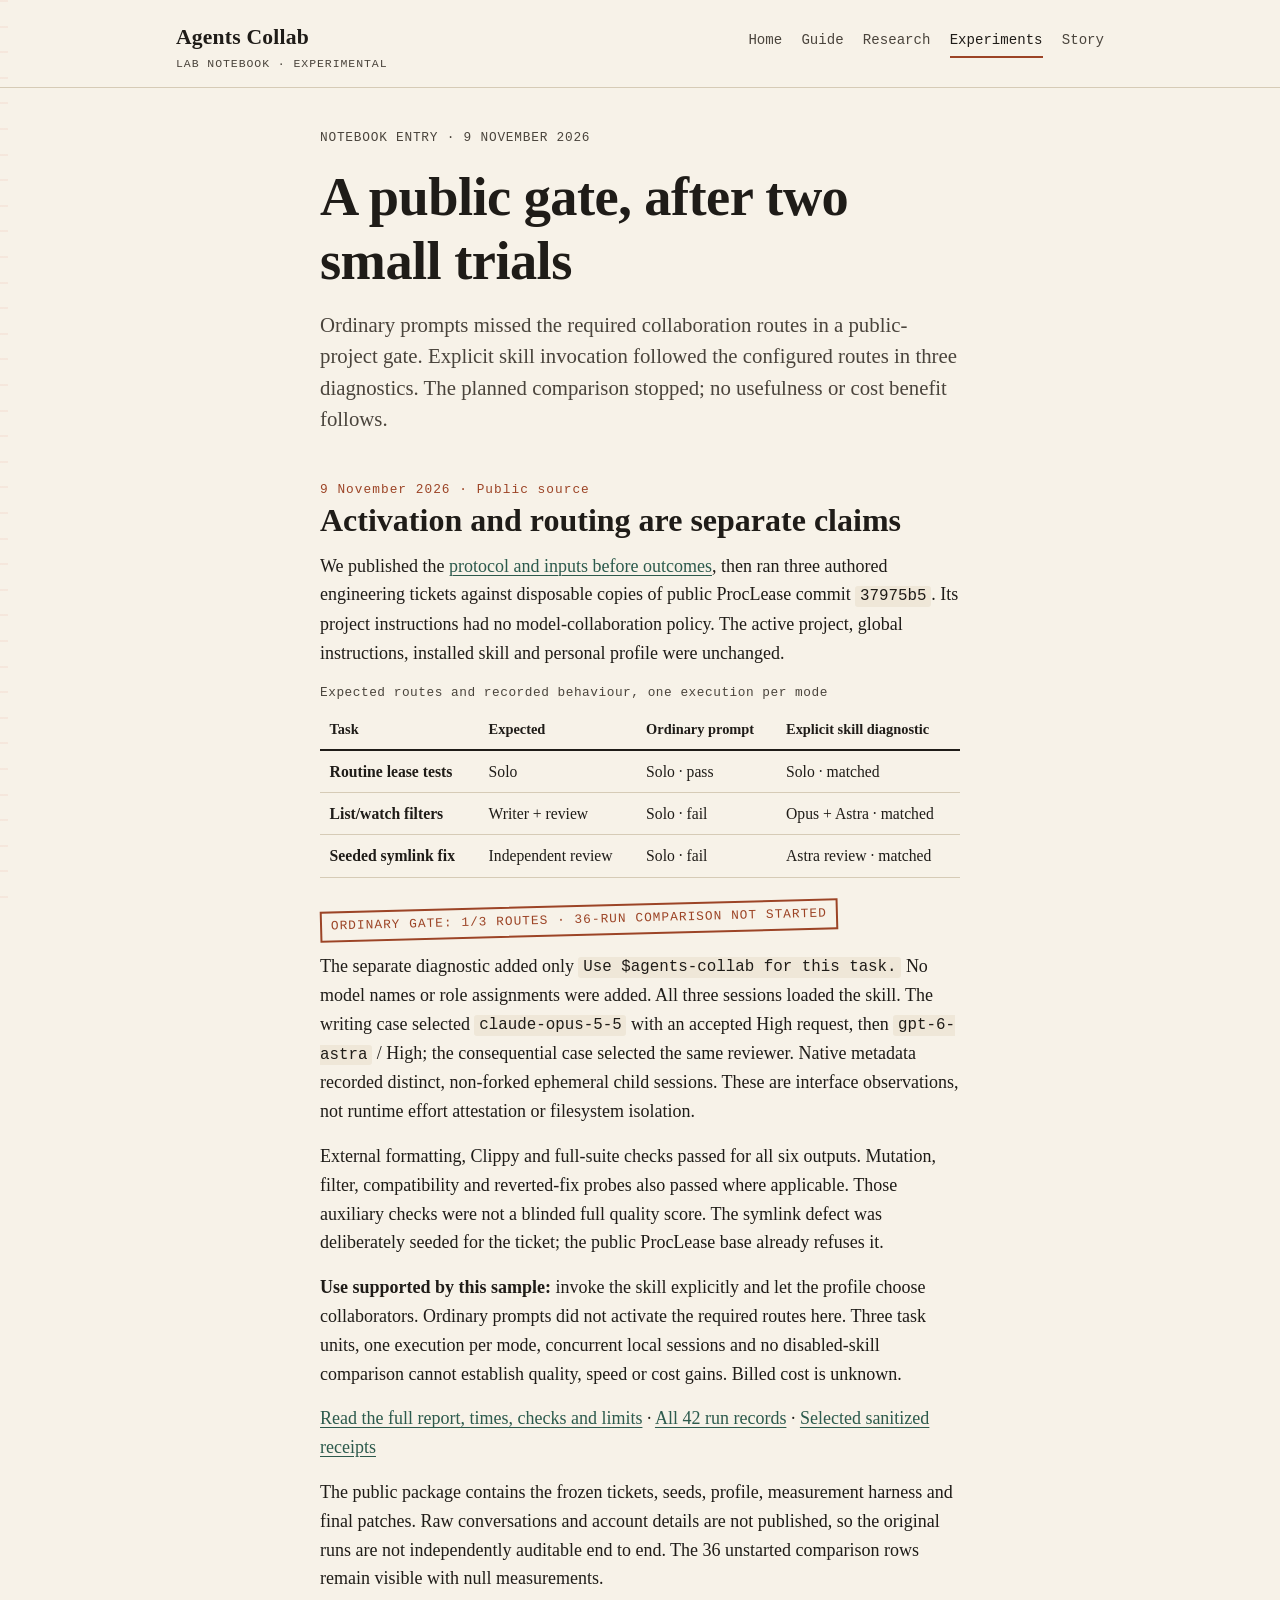
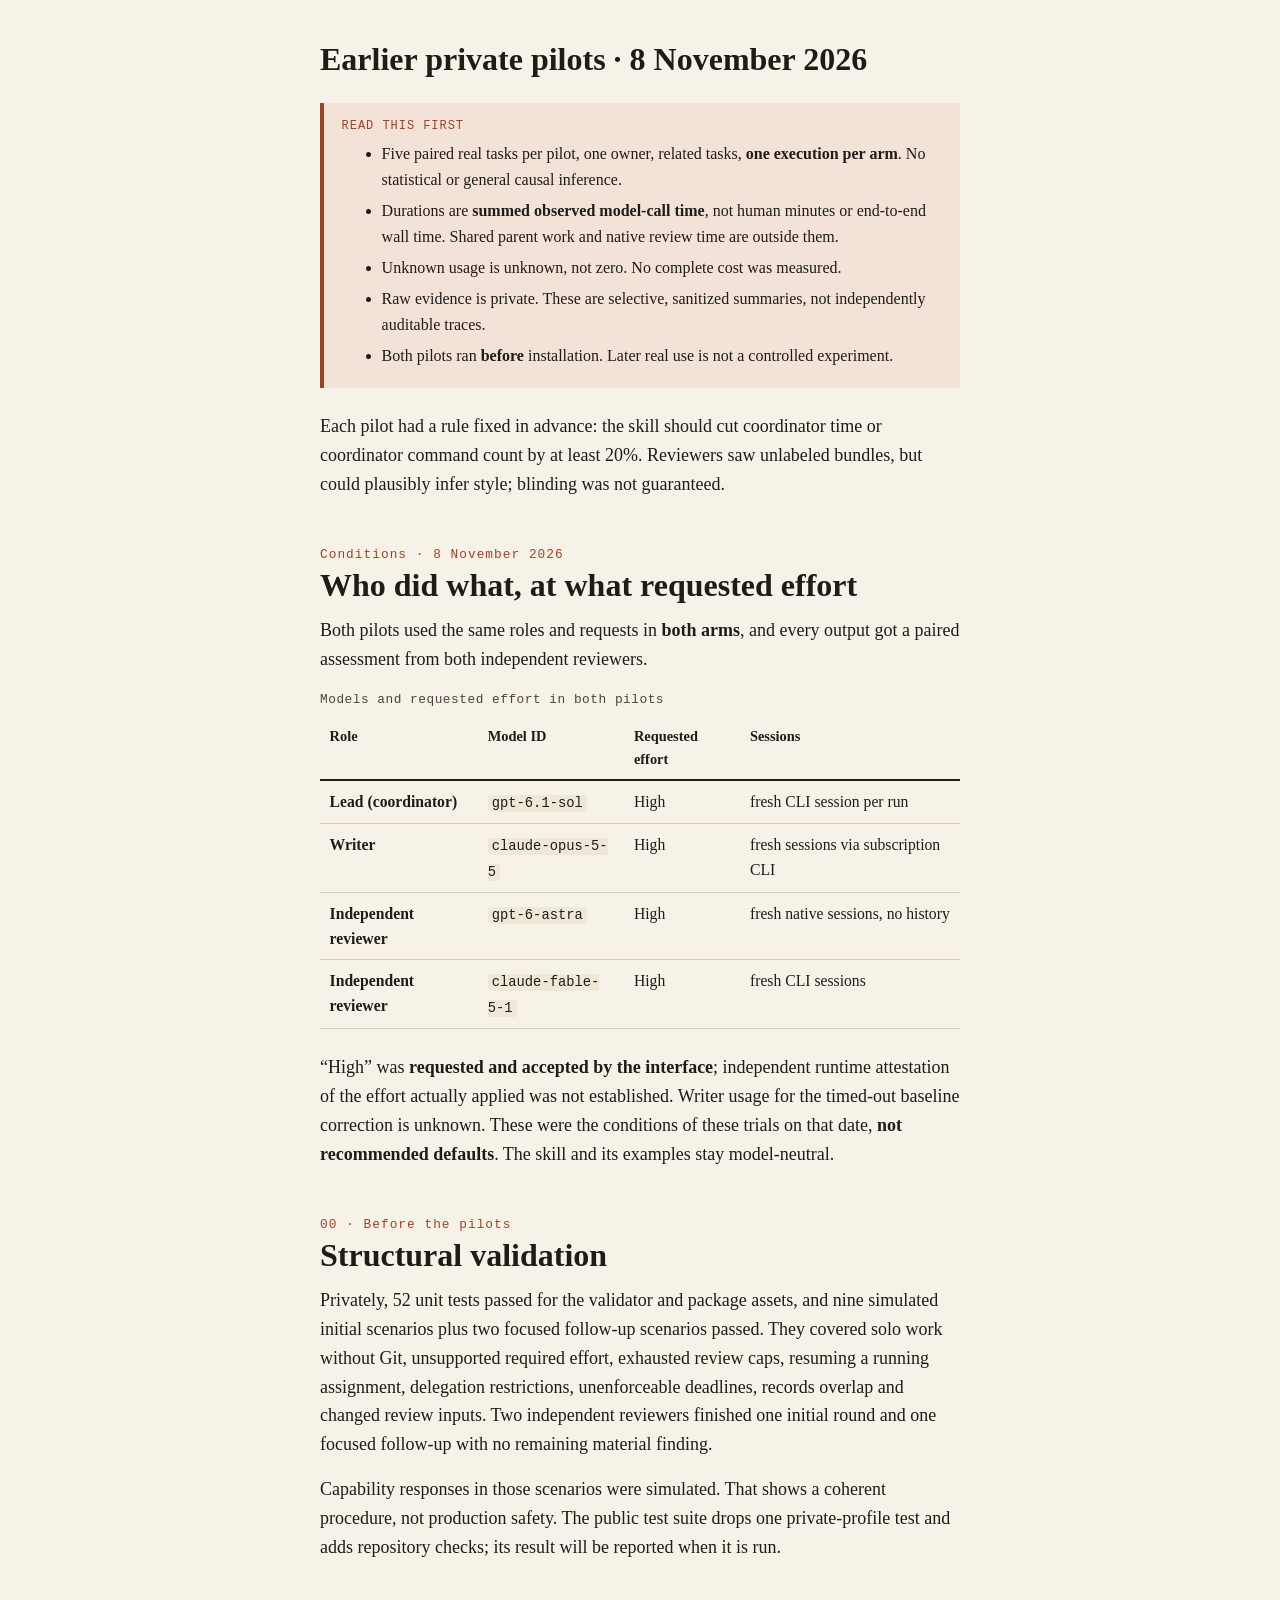
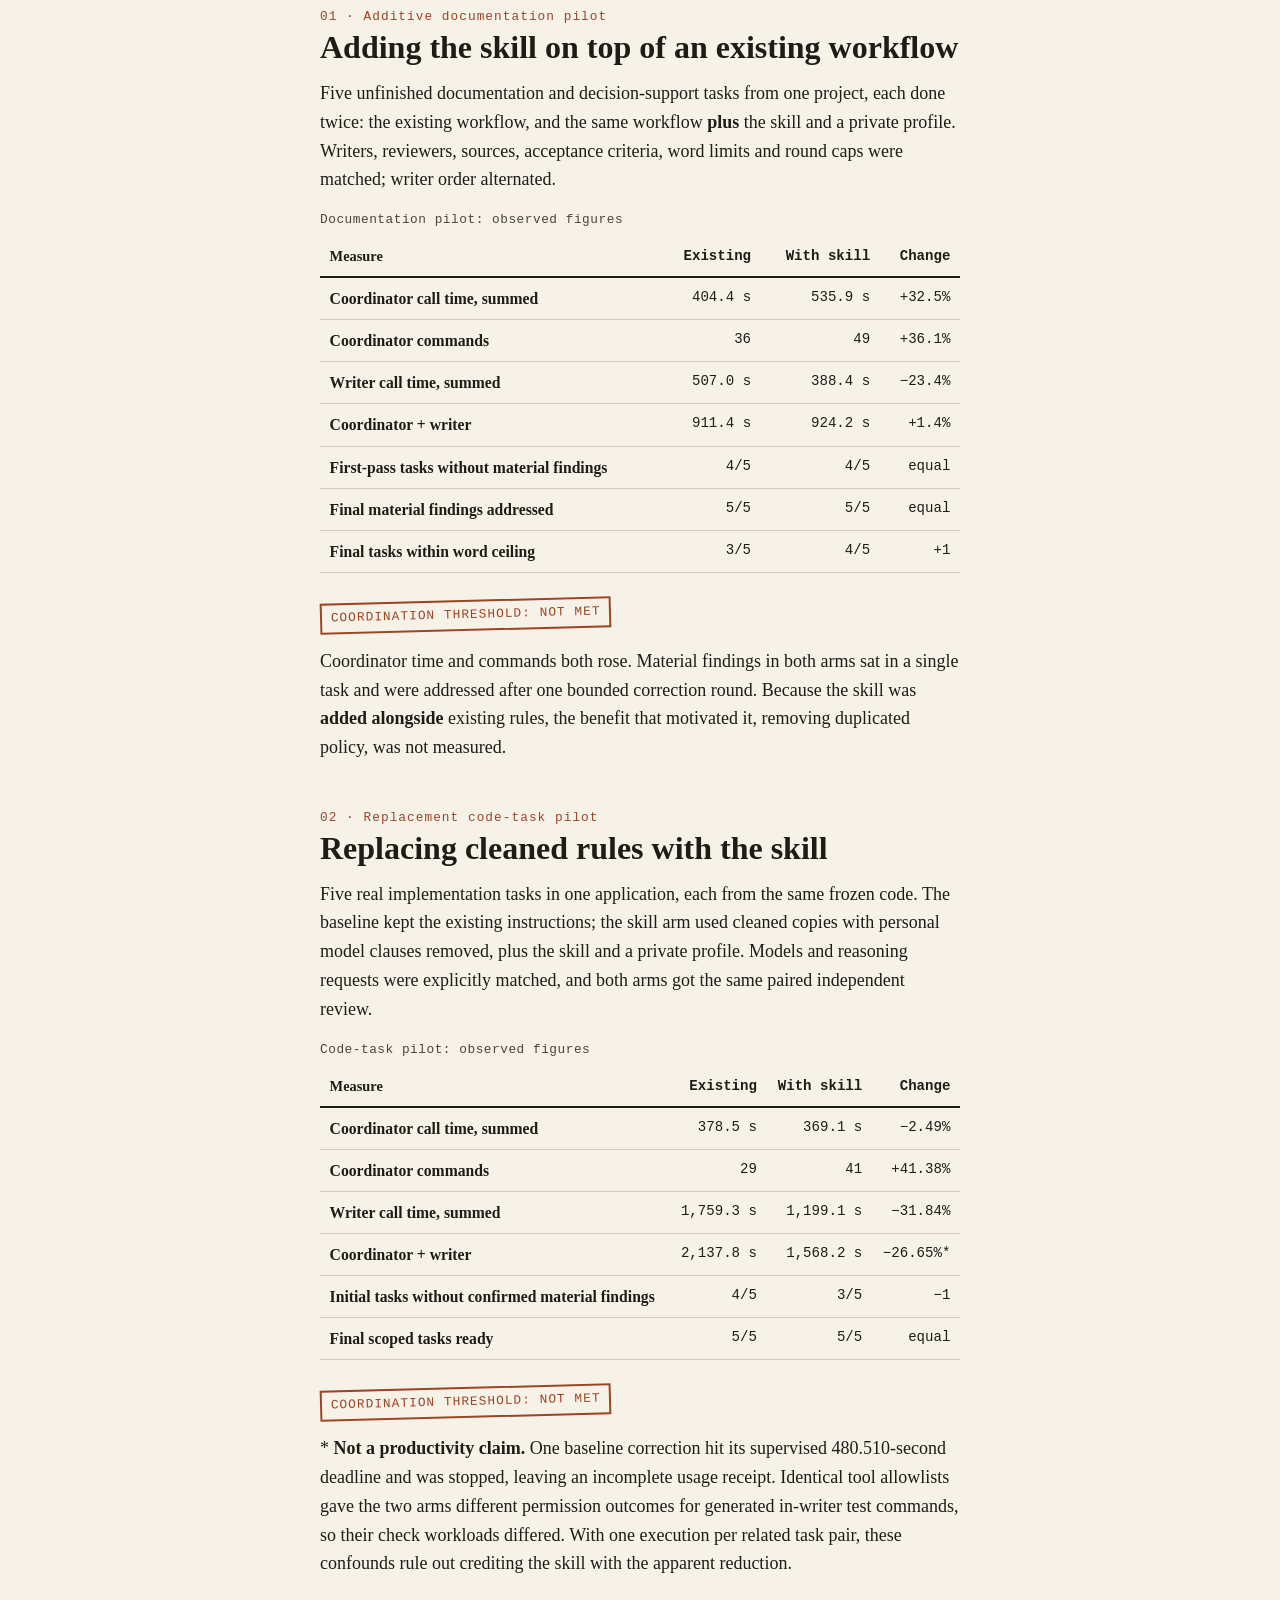
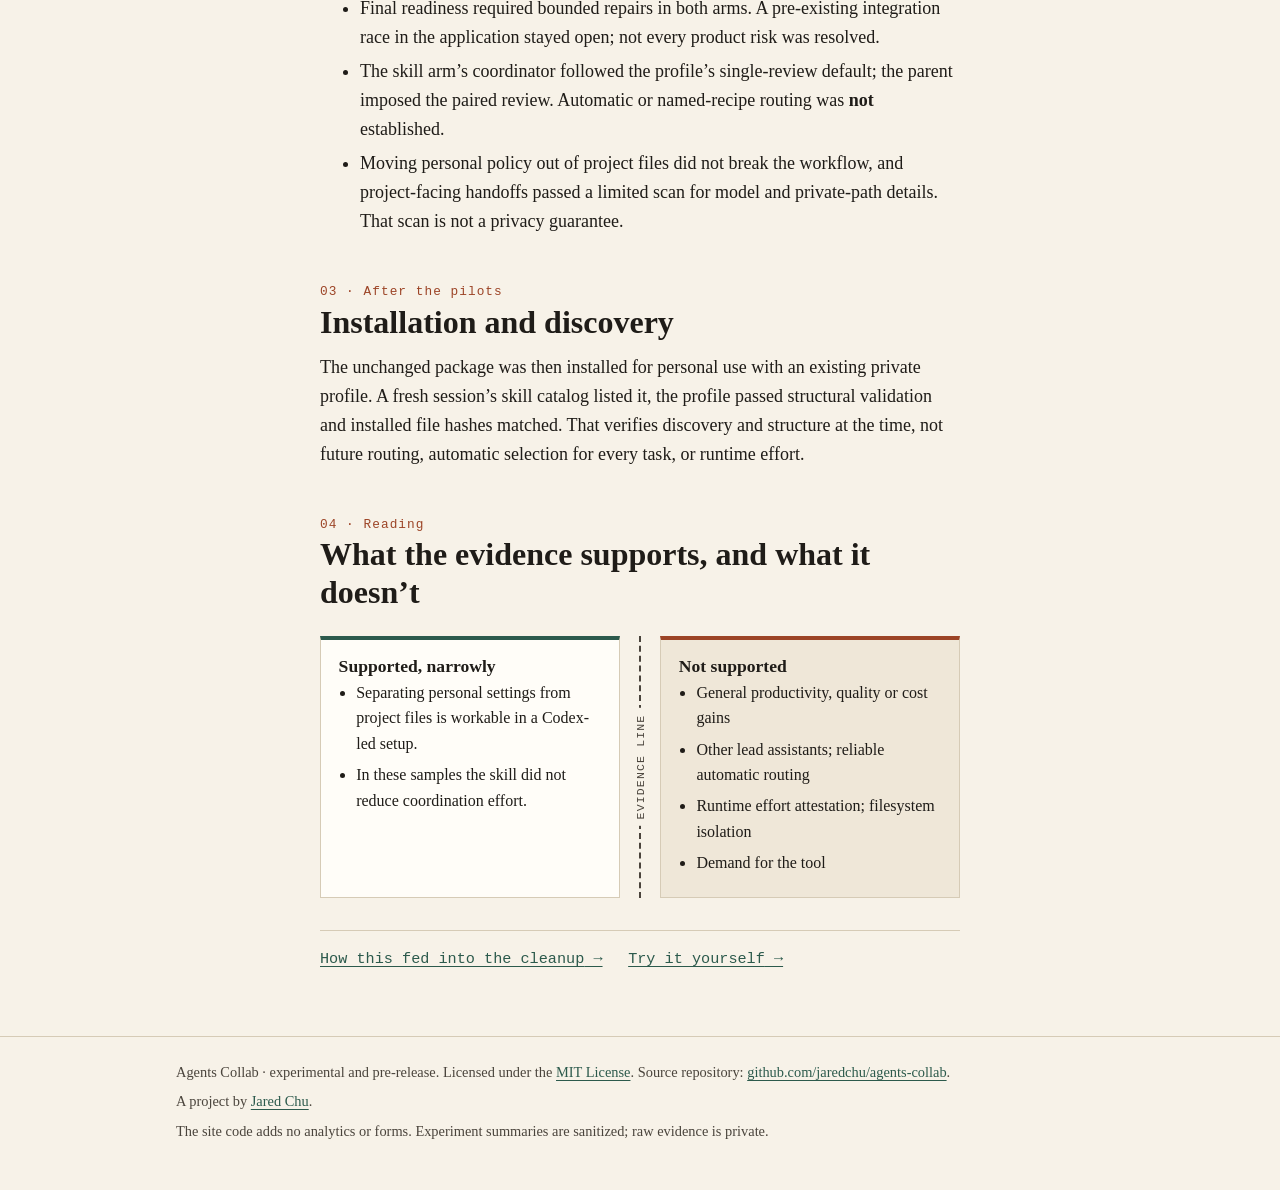
==== website/experiments/index.html @ fcd74476 "Add quiet creator attribution across the project notebook Co-authored-by: Codex <noreply@openai.com>" ====
<!doctype html>
<html lang="en">
<head>
  <meta charset="utf-8">
  <meta name="viewport" content="width=device-width, initial-scale=1">
  <link rel="icon" href="../favicon.ico" type="image/x-icon" sizes="16x16 32x32 48x48">
  <link rel="icon" href="../assets/favicon-32.png" type="image/png" sizes="32x32">
  <link rel="apple-touch-icon" href="../assets/apple-touch-icon.png" sizes="180x180">
  <title>Experiments — Agents Collab</title>
  <meta name="description" content="A public automatic-routing gate, explicit-skill diagnostics and two earlier pilots of Agents Collab, with inputs, measurements and limits.">
  <link rel="stylesheet" href="../assets/site.css">
  <script src="../assets/site.js" defer></script>
</head>
<body>
  <a class="skip-link" href="#main">Skip to content</a>
  <header class="site-header">
    <div class="inner">
      <a class="wordmark" href="../">Agents Collab<span>Lab notebook · experimental</span></a>
      <nav class="site-nav" aria-label="Main">
        <ul>
          <li><a href="../">Home</a></li>
          <li><a href="../guide/">Guide</a></li>
          <li><a href="../research/">Research</a></li>
          <li><a href="../experiments/" aria-current="page">Experiments</a></li>
          <li><a href="../story/">Story</a></li>
        </ul>
      </nav>
    </div>
  </header>

  <main id="main">
    <article class="page">
      <p class="kicker">Notebook entry · 9 November 2026</p>
      <h1>A public gate, after two small trials</h1>
      <p class="lede">Ordinary prompts missed the required collaboration routes in a public-project gate. Explicit skill invocation followed the configured routes in three diagnostics. The planned comparison stopped; no usefulness or cost benefit follows.</p>

      <h2 id="automatic-routing"><span class="num">9 November 2026 · Public source</span>Activation and routing are separate claims</h2>
      <p>We published the <a href="https://github.com/jaredchu/agents-collab/blob/e0cbaa38adf8a7b582312c148869510ab3af006d/evals/automatic-routing/2026-11-09/protocol.md">protocol and inputs before outcomes</a>, then ran three authored engineering tickets against disposable copies of public ProcLease commit <code>37975b5</code>. Its project instructions had no model-collaboration policy. The active project, global instructions, installed skill and personal profile were unchanged.</p>
      <div class="table-wrap" role="region" aria-labelledby="routing-caption" tabindex="0">
        <table>
          <caption id="routing-caption">Expected routes and recorded behaviour, one execution per mode</caption>
          <thead><tr><th scope="col">Task</th><th scope="col">Expected</th><th scope="col">Ordinary prompt</th><th scope="col">Explicit skill diagnostic</th></tr></thead>
          <tbody>
            <tr><th scope="row">Routine lease tests</th><td>Solo</td><td>Solo · pass</td><td>Solo · matched</td></tr>
            <tr><th scope="row">List/watch filters</th><td>Writer + review</td><td>Solo · fail</td><td>Opus + Astra · matched</td></tr>
            <tr><th scope="row">Seeded symlink fix</th><td>Independent review</td><td>Solo · fail</td><td>Astra review · matched</td></tr>
          </tbody>
        </table>
      </div>
      <p class="stamp">Ordinary gate: 1/3 routes · 36-run comparison not started</p>
      <p>The separate diagnostic added only <code>Use $agents-collab for this task.</code> No model names or role assignments were added. All three sessions loaded the skill. The writing case selected <code>claude-opus-5-5</code> with an accepted High request, then <code>gpt-6-astra</code> / High; the consequential case selected the same reviewer. Native metadata recorded distinct, non-forked ephemeral child sessions. These are interface observations, not runtime effort attestation or filesystem isolation.</p>
      <p>External formatting, Clippy and full-suite checks passed for all six outputs. Mutation, filter, compatibility and reverted-fix probes also passed where applicable. Those auxiliary checks were not a blinded full quality score. The symlink defect was deliberately seeded for the ticket; the public ProcLease base already refuses it.</p>
      <p><strong>Use supported by this sample:</strong> invoke the skill explicitly and let the profile choose collaborators. Ordinary prompts did not activate the required routes here. Three task units, one execution per mode, concurrent local sessions and no disabled-skill comparison cannot establish quality, speed or cost gains. Billed cost is unknown.</p>
      <p><a href="https://github.com/jaredchu/agents-collab/blob/main/evals/automatic-routing/2026-11-09/report.md">Read the full report, times, checks and limits</a> · <a href="https://github.com/jaredchu/agents-collab/blob/main/evals/automatic-routing/2026-11-09/runs.jsonl">All 42 run records</a> · <a href="https://github.com/jaredchu/agents-collab/blob/main/evals/automatic-routing/2026-11-09/evidence.json">Selected sanitized receipts</a></p>
      <p>The public package contains the frozen tickets, seeds, profile, measurement harness and final patches. Raw conversations and account details are not published, so the original runs are not independently auditable end to end. The 36 unstarted comparison rows remain visible with null measurements.</p>

      <h2>Earlier private pilots · 8 November 2026</h2>
      <div class="note" role="note">
        <span class="label">Read this first</span>
        <ul>
          <li>Five paired real tasks per pilot, one owner, related tasks, <strong>one execution per arm</strong>. No statistical or general causal inference.</li>
          <li>Durations are <strong>summed observed model-call time</strong>, not human minutes or end-to-end wall time. Shared parent work and native review time are outside them.</li>
          <li>Unknown usage is unknown, not zero. No complete cost was measured.</li>
          <li>Raw evidence is private. These are selective, sanitized summaries, not independently auditable traces.</li>
          <li>Both pilots ran <strong>before</strong> installation. Later real use is not a controlled experiment.</li>
        </ul>
      </div>

      <p>Each pilot had a rule fixed in advance: the skill should cut coordinator time or coordinator command count by at least 20%. Reviewers saw unlabeled bundles, but could plausibly infer style; blinding was not guaranteed.</p>

      <h2 id="conditions"><span class="num">Conditions · 8 November 2026</span>Who did what, at what requested effort</h2>
      <p>Both pilots used the same roles and requests in <strong>both arms</strong>, and every output got a paired assessment from both independent reviewers.</p>
      <div class="table-wrap" role="region" aria-labelledby="cond-caption" tabindex="0">
        <table>
          <caption id="cond-caption">Models and requested effort in both pilots</caption>
          <thead><tr><th scope="col">Role</th><th scope="col">Model ID</th><th scope="col">Requested effort</th><th scope="col">Sessions</th></tr></thead>
          <tbody>
            <tr><th scope="row">Lead (coordinator)</th><td><code>gpt-6.1-sol</code></td><td>High</td><td>fresh CLI session per run</td></tr>
            <tr><th scope="row">Writer</th><td><code>claude-opus-5-5</code></td><td>High</td><td>fresh sessions via subscription CLI</td></tr>
            <tr><th scope="row">Independent reviewer</th><td><code>gpt-6-astra</code></td><td>High</td><td>fresh native sessions, no history</td></tr>
            <tr><th scope="row">Independent reviewer</th><td><code>claude-fable-5-1</code></td><td>High</td><td>fresh CLI sessions</td></tr>
          </tbody>
        </table>
      </div>
      <p>“High” was <strong>requested and accepted by the interface</strong>; independent runtime attestation of the effort actually applied was not established. Writer usage for the timed-out baseline correction is unknown. These were the conditions of these trials on that date, <strong>not recommended defaults</strong>. The skill and its examples stay model-neutral.</p>

      <h2 id="validation"><span class="num">00 · Before the pilots</span>Structural validation</h2>
      <p>Privately, 52 unit tests passed for the validator and package assets, and nine simulated initial scenarios plus two focused follow-up scenarios passed. They covered solo work without Git, unsupported required effort, exhausted review caps, resuming a running assignment, delegation restrictions, unenforceable deadlines, records overlap and changed review inputs. Two independent reviewers finished one initial round and one focused follow-up with no remaining material finding.</p>
      <p>Capability responses in those scenarios were simulated. That shows a coherent procedure, not production safety. The public test suite drops one private-profile test and adds repository checks; its result will be reported when it is run.</p>

      <h2 id="study1"><span class="num">01 · Additive documentation pilot</span>Adding the skill on top of an existing workflow</h2>
      <p>Five unfinished documentation and decision-support tasks from one project, each done twice: the existing workflow, and the same workflow <strong>plus</strong> the skill and a private profile. Writers, reviewers, sources, acceptance criteria, word limits and round caps were matched; writer order alternated.</p>
      <div class="table-wrap" role="region" aria-labelledby="s1-caption" tabindex="0">
        <table>
          <caption id="s1-caption">Documentation pilot: observed figures</caption>
          <thead><tr><th scope="col">Measure</th><th scope="col" class="num">Existing</th><th scope="col" class="num">With skill</th><th scope="col" class="num">Change</th></tr></thead>
          <tbody>
            <tr><th scope="row">Coordinator call time, summed</th><td class="num">404.4 s</td><td class="num">535.9 s</td><td class="num">+32.5%</td></tr>
            <tr><th scope="row">Coordinator commands</th><td class="num">36</td><td class="num">49</td><td class="num">+36.1%</td></tr>
            <tr><th scope="row">Writer call time, summed</th><td class="num">507.0 s</td><td class="num">388.4 s</td><td class="num">−23.4%</td></tr>
            <tr><th scope="row">Coordinator + writer</th><td class="num">911.4 s</td><td class="num">924.2 s</td><td class="num">+1.4%</td></tr>
            <tr><th scope="row">First-pass tasks without material findings</th><td class="num">4/5</td><td class="num">4/5</td><td class="num">equal</td></tr>
            <tr><th scope="row">Final material findings addressed</th><td class="num">5/5</td><td class="num">5/5</td><td class="num">equal</td></tr>
            <tr><th scope="row">Final tasks within word ceiling</th><td class="num">3/5</td><td class="num">4/5</td><td class="num">+1</td></tr>
          </tbody>
        </table>
      </div>
      <p class="stamp">Coordination threshold: not met</p>
      <p>Coordinator time and commands both rose. Material findings in both arms sat in a single task and were addressed after one bounded correction round. Because the skill was <strong>added alongside</strong> existing rules, the benefit that motivated it, removing duplicated policy, was not measured.</p>

      <h2 id="study2"><span class="num">02 · Replacement code-task pilot</span>Replacing cleaned rules with the skill</h2>
      <p>Five real implementation tasks in one application, each from the same frozen code. The baseline kept the existing instructions; the skill arm used cleaned copies with personal model clauses removed, plus the skill and a private profile. Models and reasoning requests were explicitly matched, and both arms got the same paired independent review.</p>
      <div class="table-wrap" role="region" aria-labelledby="s2-caption" tabindex="0">
        <table>
          <caption id="s2-caption">Code-task pilot: observed figures</caption>
          <thead><tr><th scope="col">Measure</th><th scope="col" class="num">Existing</th><th scope="col" class="num">With skill</th><th scope="col" class="num">Change</th></tr></thead>
          <tbody>
            <tr><th scope="row">Coordinator call time, summed</th><td class="num">378.5 s</td><td class="num">369.1 s</td><td class="num">−2.49%</td></tr>
            <tr><th scope="row">Coordinator commands</th><td class="num">29</td><td class="num">41</td><td class="num">+41.38%</td></tr>
            <tr><th scope="row">Writer call time, summed</th><td class="num">1,759.3 s</td><td class="num">1,199.1 s</td><td class="num">−31.84%</td></tr>
            <tr><th scope="row">Coordinator + writer</th><td class="num">2,137.8 s</td><td class="num">1,568.2 s</td><td class="num">−26.65%*</td></tr>
            <tr><th scope="row">Initial tasks without confirmed material findings</th><td class="num">4/5</td><td class="num">3/5</td><td class="num">−1</td></tr>
            <tr><th scope="row">Final scoped tasks ready</th><td class="num">5/5</td><td class="num">5/5</td><td class="num">equal</td></tr>
          </tbody>
        </table>
      </div>
      <p class="stamp">Coordination threshold: not met</p>
      <p>* <strong>Not a productivity claim.</strong> One baseline correction hit its supervised 480.510-second deadline and was stopped, leaving an incomplete usage receipt. Identical tool allowlists gave the two arms different permission outcomes for generated in-writer test commands, so their check workloads differed. With one execution per related task pair, these confounds rule out crediting the skill with the apparent reduction.</p>
      <ul>
        <li>Final readiness required bounded repairs in both arms. A pre-existing integration race in the application stayed open; not every product risk was resolved.</li>
        <li>The skill arm’s coordinator followed the profile’s single-review default; the parent imposed the paired review. Automatic or named-recipe routing was <strong>not</strong> established.</li>
        <li>Moving personal policy out of project files did not break the workflow, and project-facing handoffs passed a limited scan for model and private-path details. That scan is not a privacy guarantee.</li>
      </ul>

      <h2 id="install"><span class="num">03 · After the pilots</span>Installation and discovery</h2>
      <p>The unchanged package was then installed for personal use with an existing private profile. A fresh session’s skill catalog listed it, the profile passed structural validation and installed file hashes matched. That verifies discovery and structure at the time, not future routing, automatic selection for every task, or runtime effort.</p>

      <h2 id="reading"><span class="num">04 · Reading</span>What the evidence supports, and what it doesn’t</h2>
      <div class="boundary" role="group" aria-label="Supported and unsupported conclusions">
        <section class="side shared" aria-labelledby="sup-title">
          <h3 id="sup-title">Supported, narrowly</h3>
          <ul>
            <li>Separating personal settings from project files is workable in a Codex-led setup.</li>
            <li>In these samples the skill did not reduce coordination effort.</li>
          </ul>
        </section>
        <div class="divider" aria-hidden="true"><span>evidence line</span></div>
        <section class="side private" aria-labelledby="unsup-title">
          <h3 id="unsup-title">Not supported</h3>
          <ul>
            <li>General productivity, quality or cost gains</li>
            <li>Other lead assistants; reliable automatic routing</li>
            <li>Runtime effort attestation; filesystem isolation</li>
            <li>Demand for the tool</li>
          </ul>
        </section>
      </div>

      <p class="next-links">
        <a href="../story/">How this fed into the cleanup</a>
        <a href="../guide/">Try it yourself</a>
      </p>
    </article>
  </main>

  <footer class="site-footer">
    <div class="inner">
      <p>Agents Collab · experimental and pre-release. Licensed under the <a href="https://github.com/jaredchu/agents-collab/blob/main/LICENSE">MIT License</a>. Source repository: <a href="https://github.com/jaredchu/agents-collab">github.com/jaredchu/agents-collab</a>.</p>
      <p>A project by <a href="https://cv.jaredchu.com/">Jared Chu</a>.</p>
      <p>The site code adds no analytics or forms. Experiment summaries are sanitized; raw evidence is private.</p>
    </div>
  </footer>
</body>
</html>
---- website/assets/site.css ----
/* Agents Collab — lab notebook styles. No external fonts or services. */

:root {
  --paper: #f7f2e8;
  --paper-deep: #efe7d8;
  --ink: #1f1c18;
  --ink-soft: #4a443c;
  --rule: #d6cbb6;
  --evergreen: #2c5a4c;
  --evergreen-soft: #e3ebe5;
  --rust: #9c4426;
  --rust-soft: #f3e2d7;
  --serif: "Iowan Old Style", "Palatino Linotype", Palatino, "Book Antiqua", Georgia, "Times New Roman", serif;
  --mono: ui-monospace, "SF Mono", SFMono-Regular, Menlo, Consolas, "Liberation Mono", monospace;
  --measure: 40rem;
  --wide: 58rem;
}

*, *::before, *::after { box-sizing: border-box; }

html { -webkit-text-size-adjust: 100%; text-size-adjust: 100%; }

body {
  margin: 0;
  background: var(--paper);
  color: var(--ink);
  font-family: var(--serif);
  font-size: 1.125rem;
  line-height: 1.6;
}

/* Faint notebook ruling in the page margin only, purely decorative. */
body::before {
  content: "";
  position: fixed;
  inset: 0 auto 0 0;
  width: 0.5rem;
  background: repeating-linear-gradient(var(--rust-soft) 0 2px, transparent 2px 1.6rem);
  opacity: 0.7;
  pointer-events: none;
}

a { color: var(--evergreen); text-decoration-thickness: 1px; text-underline-offset: 0.18em; }
a:hover { color: var(--rust); }
:focus-visible { outline: 3px solid var(--rust); outline-offset: 3px; border-radius: 2px; }

.skip-link {
  position: absolute;
  left: 1rem;
  top: -4rem;
  background: var(--ink);
  color: var(--paper);
  padding: 0.5rem 0.9rem;
  z-index: 10;
  font-family: var(--mono);
  font-size: 0.9rem;
}
.skip-link:focus { top: 1rem; color: var(--paper); }

/* Header and navigation ------------------------------------------------- */

.site-header {
  border-bottom: 1px solid var(--rule);
  padding: 1.25rem 1.25rem 0.9rem;
}
.site-header .inner {
  max-width: var(--wide);
  margin: 0 auto;
  display: flex;
  flex-wrap: wrap;
  align-items: baseline;
  justify-content: space-between;
  gap: 0.6rem 2rem;
}
.wordmark {
  font-size: 1.35rem;
  font-weight: 700;
  color: var(--ink);
  text-decoration: none;
  letter-spacing: 0.01em;
}
.wordmark span {
  display: block;
  font-family: var(--mono);
  font-size: 0.72rem;
  font-weight: 400;
  color: var(--ink-soft);
  letter-spacing: 0.08em;
  text-transform: uppercase;
}
.site-nav ul {
  list-style: none;
  margin: 0;
  padding: 0;
  display: flex;
  flex-wrap: wrap;
  gap: 0.2rem 1.2rem;
  font-family: var(--mono);
  font-size: 0.88rem;
}
.site-nav a { color: var(--ink-soft); text-decoration: none; padding: 0.25rem 0; display: inline-block; }
.site-nav a:hover { color: var(--rust); text-decoration: underline; }
.site-nav a[aria-current="page"] { color: var(--ink); border-bottom: 2px solid var(--rust); }

/* Layout ----------------------------------------------------------------- */

main { padding: 2.5rem 1.25rem 4rem; }
.page { max-width: var(--measure); margin: 0 auto; }
.wide { max-width: var(--wide); margin-left: auto; margin-right: auto; }

h1, h2, h3 { line-height: 1.18; font-weight: 700; color: var(--ink); }
h1 { font-size: clamp(2.2rem, 5.5vw, 3.4rem); margin: 0.2rem 0 1rem; letter-spacing: -0.01em; }
h2 { font-size: clamp(1.5rem, 3.4vw, 2rem); margin: 3rem 0 0.75rem; }
h3 { font-size: 1.2rem; margin: 2rem 0 0.5rem; }
h2 .num {
  font-family: var(--mono);
  font-size: 0.8rem;
  font-weight: 400;
  color: var(--rust);
  display: block;
  letter-spacing: 0.08em;
  margin-bottom: 0.3rem;
}

p, ul, ol { margin: 0 0 1rem; }
li { margin-bottom: 0.35rem; }
strong { font-weight: 700; }

.kicker, .meta {
  font-family: var(--mono);
  font-size: 0.8rem;
  letter-spacing: 0.06em;
  text-transform: uppercase;
  color: var(--ink-soft);
}
.lede { font-size: 1.3rem; line-height: 1.5; color: var(--ink-soft); }

hr { border: 0; border-top: 1px solid var(--rule); margin: 3rem 0; }

/* Margin notes, status and cautions ------------------------------------- */

.note {
  border-left: 4px solid var(--rust);
  background: var(--rust-soft);
  padding: 0.9rem 1.1rem;
  margin: 1.5rem 0;
  font-size: 1rem;
}
.note.green { border-left-color: var(--evergreen); background: var(--evergreen-soft); }
.note p:last-child, .note ul:last-child { margin-bottom: 0; }
.note .label {
  font-family: var(--mono);
  font-size: 0.75rem;
  letter-spacing: 0.08em;
  text-transform: uppercase;
  display: block;
  margin-bottom: 0.3rem;
  color: var(--rust);
}
.note.green .label { color: var(--evergreen); }

.limits { list-style: none; padding: 0; }
.limits li {
  padding: 0.65rem 0 0.65rem 1.6rem;
  border-bottom: 1px dotted var(--rule);
  position: relative;
}
.limits li::before {
  content: "≠";
  position: absolute;
  left: 0;
  top: 0.6rem;
  font-family: var(--mono);
  color: var(--rust);
  font-weight: 700;
}

/* Links to continue reading --------------------------------------------- */

.next-links {
  display: flex;
  flex-wrap: wrap;
  gap: 0.8rem 1.6rem;
  margin: 2rem 0 0;
  padding: 1rem 0 0;
  border-top: 1px solid var(--rule);
  font-family: var(--mono);
  font-size: 0.95rem;
}
.next-links a::after { content: " →"; }
.next-links.cta { border-top: 0; margin-top: 0; padding-top: 0; font-size: 1.05rem; }

/* Boundary diagram ------------------------------------------------------- */

.boundary {
  display: grid;
  grid-template-columns: 1fr auto 1fr;
  gap: 0 1.2rem;
  margin: 1.5rem 0 0.5rem;
}
.boundary figure, .boundary .side { margin: 0; }
.side {
  padding: 1rem 1.1rem;
  border: 1px solid var(--rule);
  background: #fffdf8;
}
.side h3 { margin: 0 0 0.2rem; font-size: 1.1rem; }
.side .where { font-family: var(--mono); font-size: 0.8rem; color: var(--ink-soft); margin-bottom: 0.6rem; word-break: break-word; }
.side ul { margin: 0; padding-left: 1.1rem; font-size: 1rem; }
.side.shared { border-top: 4px solid var(--evergreen); }
.side.private { border-top: 4px solid var(--rust); background: var(--paper-deep); }
.divider {
  border-left: 2px dashed var(--ink-soft);
  position: relative;
  min-height: 100%;
}
.divider span {
  position: absolute;
  top: 50%;
  left: 50%;
  transform: translate(-50%, -50%) rotate(-90deg);
  background: var(--paper);
  padding: 0 0.4rem;
  font-family: var(--mono);
  font-size: 0.72rem;
  letter-spacing: 0.1em;
  text-transform: uppercase;
  white-space: nowrap;
  color: var(--ink-soft);
}
.boundary-caption { font-size: 0.95rem; color: var(--ink-soft); margin-top: 0.6rem; }

@media (max-width: 44rem) {
  .boundary { grid-template-columns: 1fr; gap: 0; }
  .divider { border-left: 0; border-top: 2px dashed var(--ink-soft); min-height: 0; margin: 1.4rem 0; }
  .divider span { transform: translate(-50%, -50%); }
}

/* Code -------------------------------------------------------------------- */

code, kbd, samp { font-family: var(--mono); font-size: 0.88em; }
:not(pre) > code { background: var(--paper-deep); padding: 0.08em 0.3em; border-radius: 3px; overflow-wrap: anywhere; }

.code-block { position: relative; margin: 1rem 0 1.4rem; }
.code-block .code-label {
  font-family: var(--mono);
  font-size: 0.75rem;
  color: var(--ink-soft);
  letter-spacing: 0.04em;
  margin: 0 0 0.25rem;
}
pre {
  margin: 0;
  background: #22201c;
  color: #f3ecdf;
  padding: 1rem 1.1rem;
  overflow-x: auto;
  line-height: 1.5;
  font-size: 0.9rem;
  border-radius: 3px;
  tab-size: 2;
}
pre code { font-size: inherit; }
.copy-button {
  position: absolute;
  top: 1.65rem;
  right: 0.5rem;
  font-family: var(--mono);
  font-size: 0.75rem;
  background: var(--paper);
  color: var(--ink);
  border: 1px solid var(--rule);
  padding: 0.25rem 0.6rem;
  border-radius: 3px;
  cursor: pointer;
}
.copy-button:hover { background: var(--rust-soft); }

/* Tables ------------------------------------------------------------------ */

.table-wrap { overflow-x: auto; margin: 1rem 0 1.5rem; }
.table-wrap:focus-visible { outline-offset: 2px; }
table { border-collapse: collapse; width: 100%; font-size: 0.98rem; min-width: 30rem; }
caption {
  text-align: left;
  font-family: var(--mono);
  font-size: 0.8rem;
  color: var(--ink-soft);
  padding-bottom: 0.4rem;
  letter-spacing: 0.04em;
}
th, td { padding: 0.5rem 0.6rem; border-bottom: 1px solid var(--rule); vertical-align: top; text-align: left; }
thead th { border-bottom: 2px solid var(--ink); font-size: 0.9rem; }
td.num, th.num { text-align: right; font-family: var(--mono); font-size: 0.88rem; white-space: nowrap; }
tbody tr:hover { background: rgba(255, 253, 248, 0.7); }

/* Verdict stamp ----------------------------------------------------------- */

.stamp {
  display: inline-block;
  font-family: var(--mono);
  font-size: 0.8rem;
  letter-spacing: 0.08em;
  text-transform: uppercase;
  color: var(--rust);
  border: 2px solid var(--rust);
  padding: 0.2rem 0.55rem;
  transform: rotate(-1.5deg);
  margin: 0.2rem 0 1rem;
}

/* Timeline ---------------------------------------------------------------- */

.timeline { list-style: none; padding: 0; margin: 1.5rem 0; border-left: 2px solid var(--rule); }
.timeline > li { position: relative; padding: 0 0 1.8rem 1.6rem; margin: 0; }
.timeline > li::before {
  content: "";
  position: absolute;
  left: -0.45rem;
  top: 0.45rem;
  width: 0.8rem;
  height: 0.8rem;
  border-radius: 50%;
  background: var(--paper);
  border: 2px solid var(--evergreen);
}
.timeline > li.turn::before { border-color: var(--rust); background: var(--rust-soft); }
.timeline .when { font-family: var(--mono); font-size: 0.8rem; color: var(--rust); letter-spacing: 0.04em; }
.timeline h3 { margin: 0.1rem 0 0.4rem; }

/* Home entries list ------------------------------------------------------- */

.entries { list-style: none; padding: 0; margin: 1rem 0; }
.entries li { border-top: 1px solid var(--rule); padding: 1rem 0; margin: 0; }
.entries li:last-child { border-bottom: 1px solid var(--rule); }
.entries a { font-size: 1.25rem; font-weight: 700; }
.entries p { margin: 0.25rem 0 0; color: var(--ink-soft); font-size: 1rem; }
.entries .meta { display: block; margin-bottom: 0.15rem; }

/* Footer ------------------------------------------------------------------ */

.site-footer {
  border-top: 1px solid var(--rule);
  padding: 1.5rem 1.25rem 2.5rem;
  font-size: 0.9rem;
  color: var(--ink-soft);
}
.site-footer .inner { max-width: var(--wide); margin: 0 auto; }
.site-footer p { margin: 0 0 0.4rem; }

.visually-hidden {
  position: absolute !important;
  width: 1px; height: 1px;
  overflow: hidden;
  clip: rect(0 0 0 0);
  white-space: nowrap;
}

@media (max-width: 30rem) {
  body { font-size: 1.05rem; }
  main { padding-top: 1.75rem; }
  .lede { font-size: 1.15rem; }
}

@media (prefers-reduced-motion: reduce) {
  * { scroll-behavior: auto !important; transition: none !important; }
}

@media print {
  body::before, .skip-link, .site-nav, .copy-button { display: none; }
  body { background: #fff; }
  pre { background: #fff; color: #000; border: 1px solid #999; white-space: pre-wrap; }
  a { color: #000; }
}
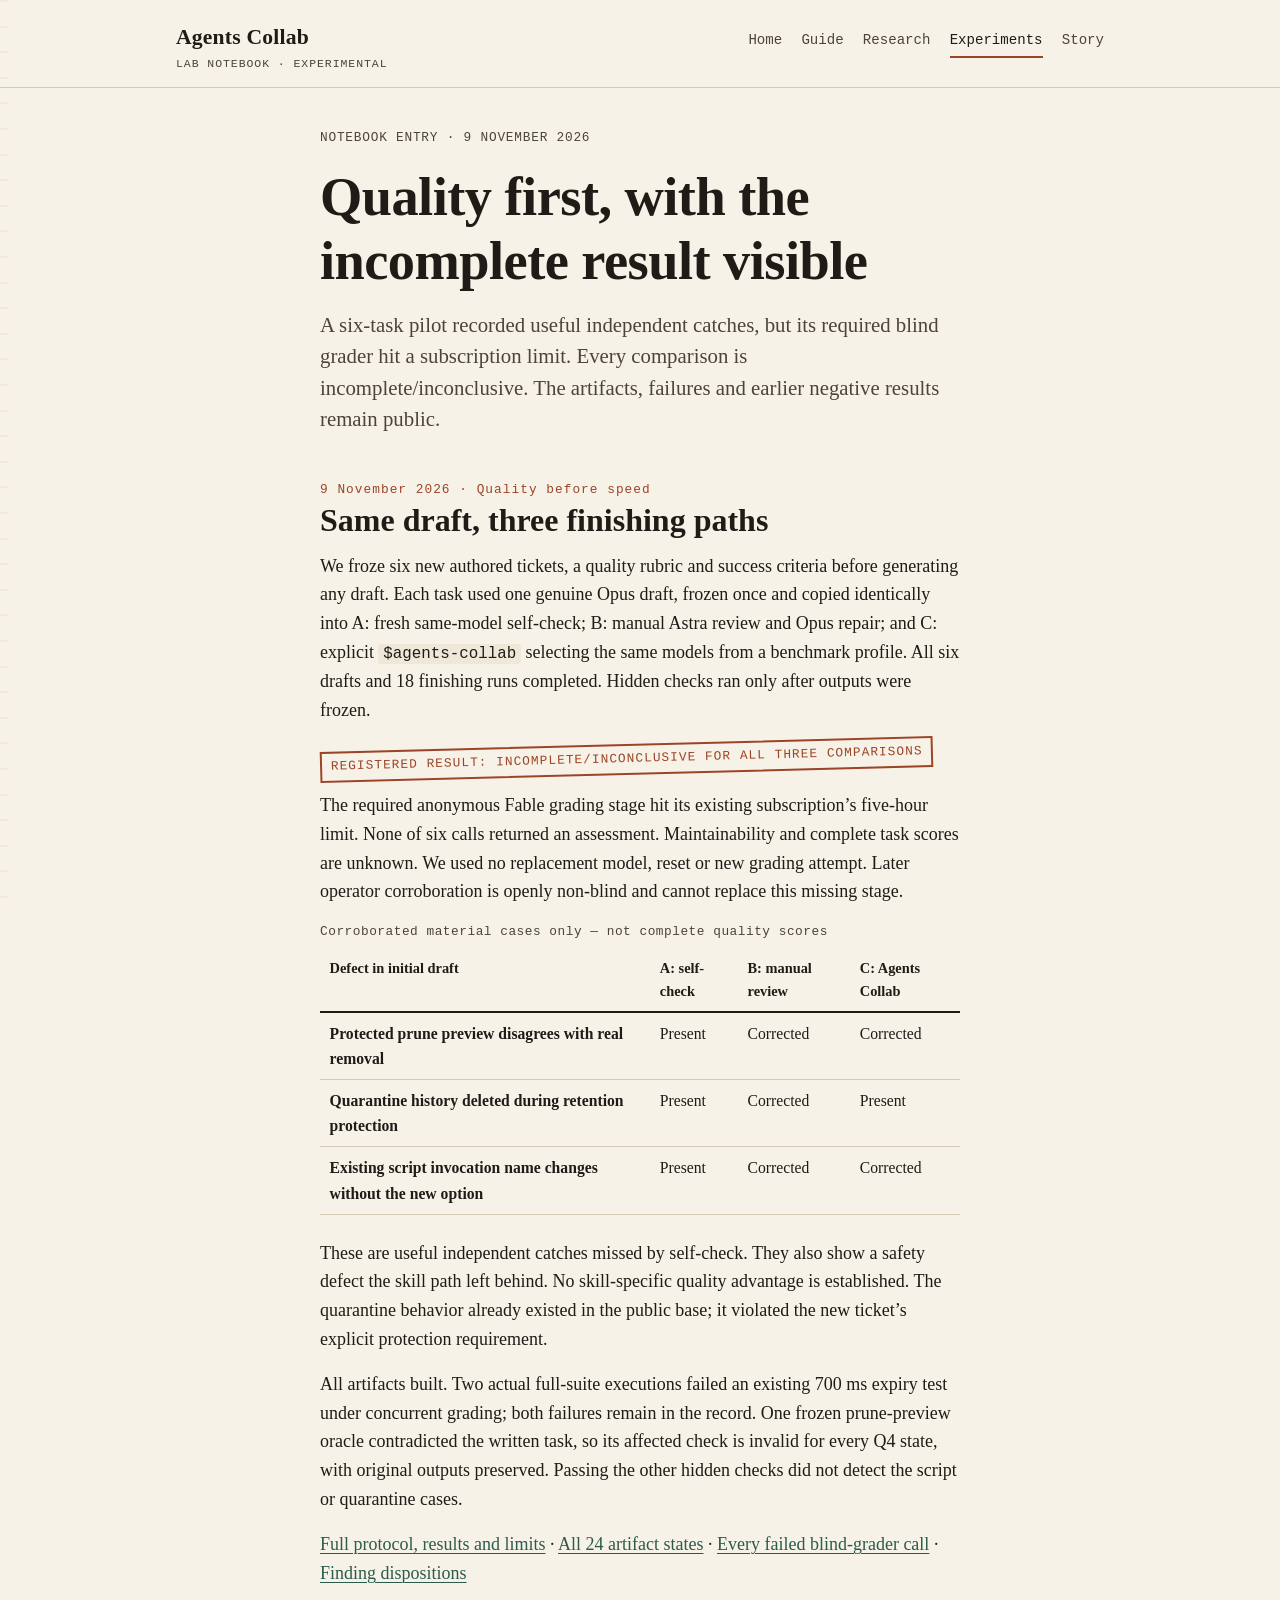
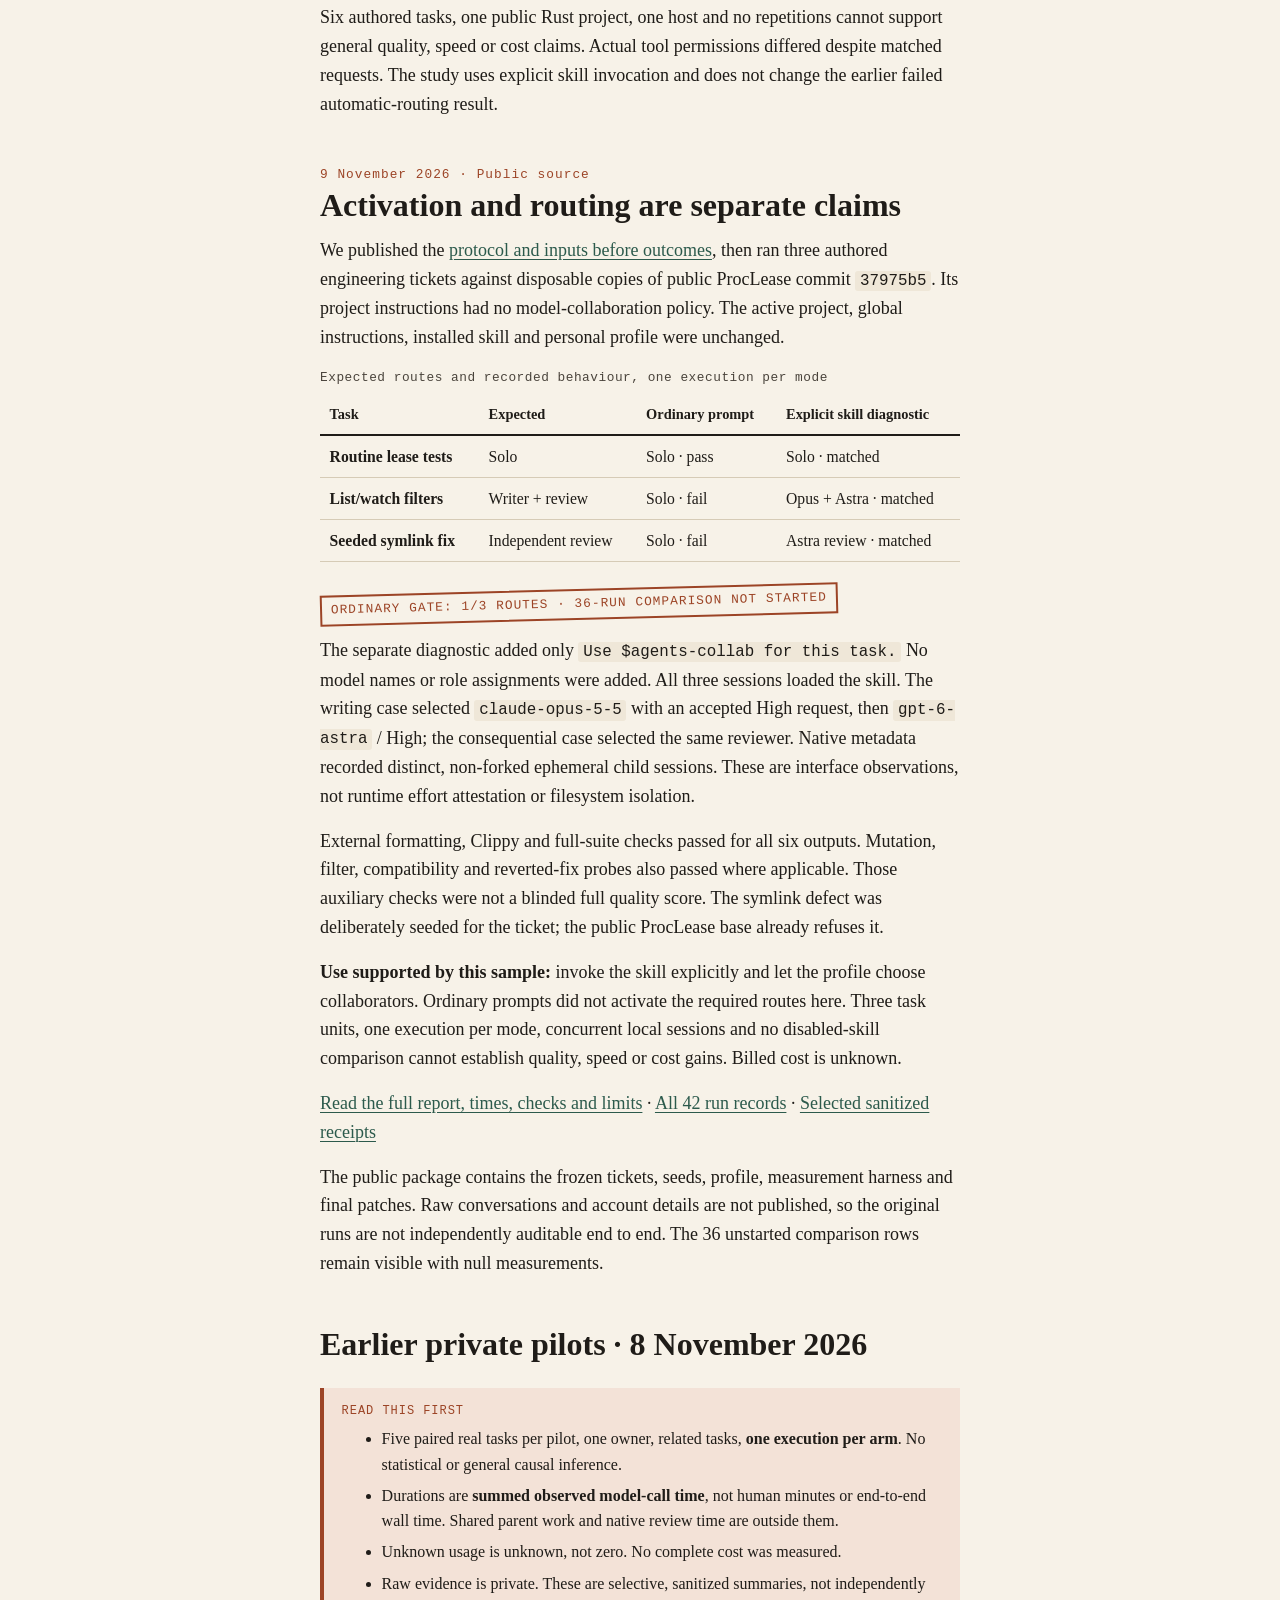
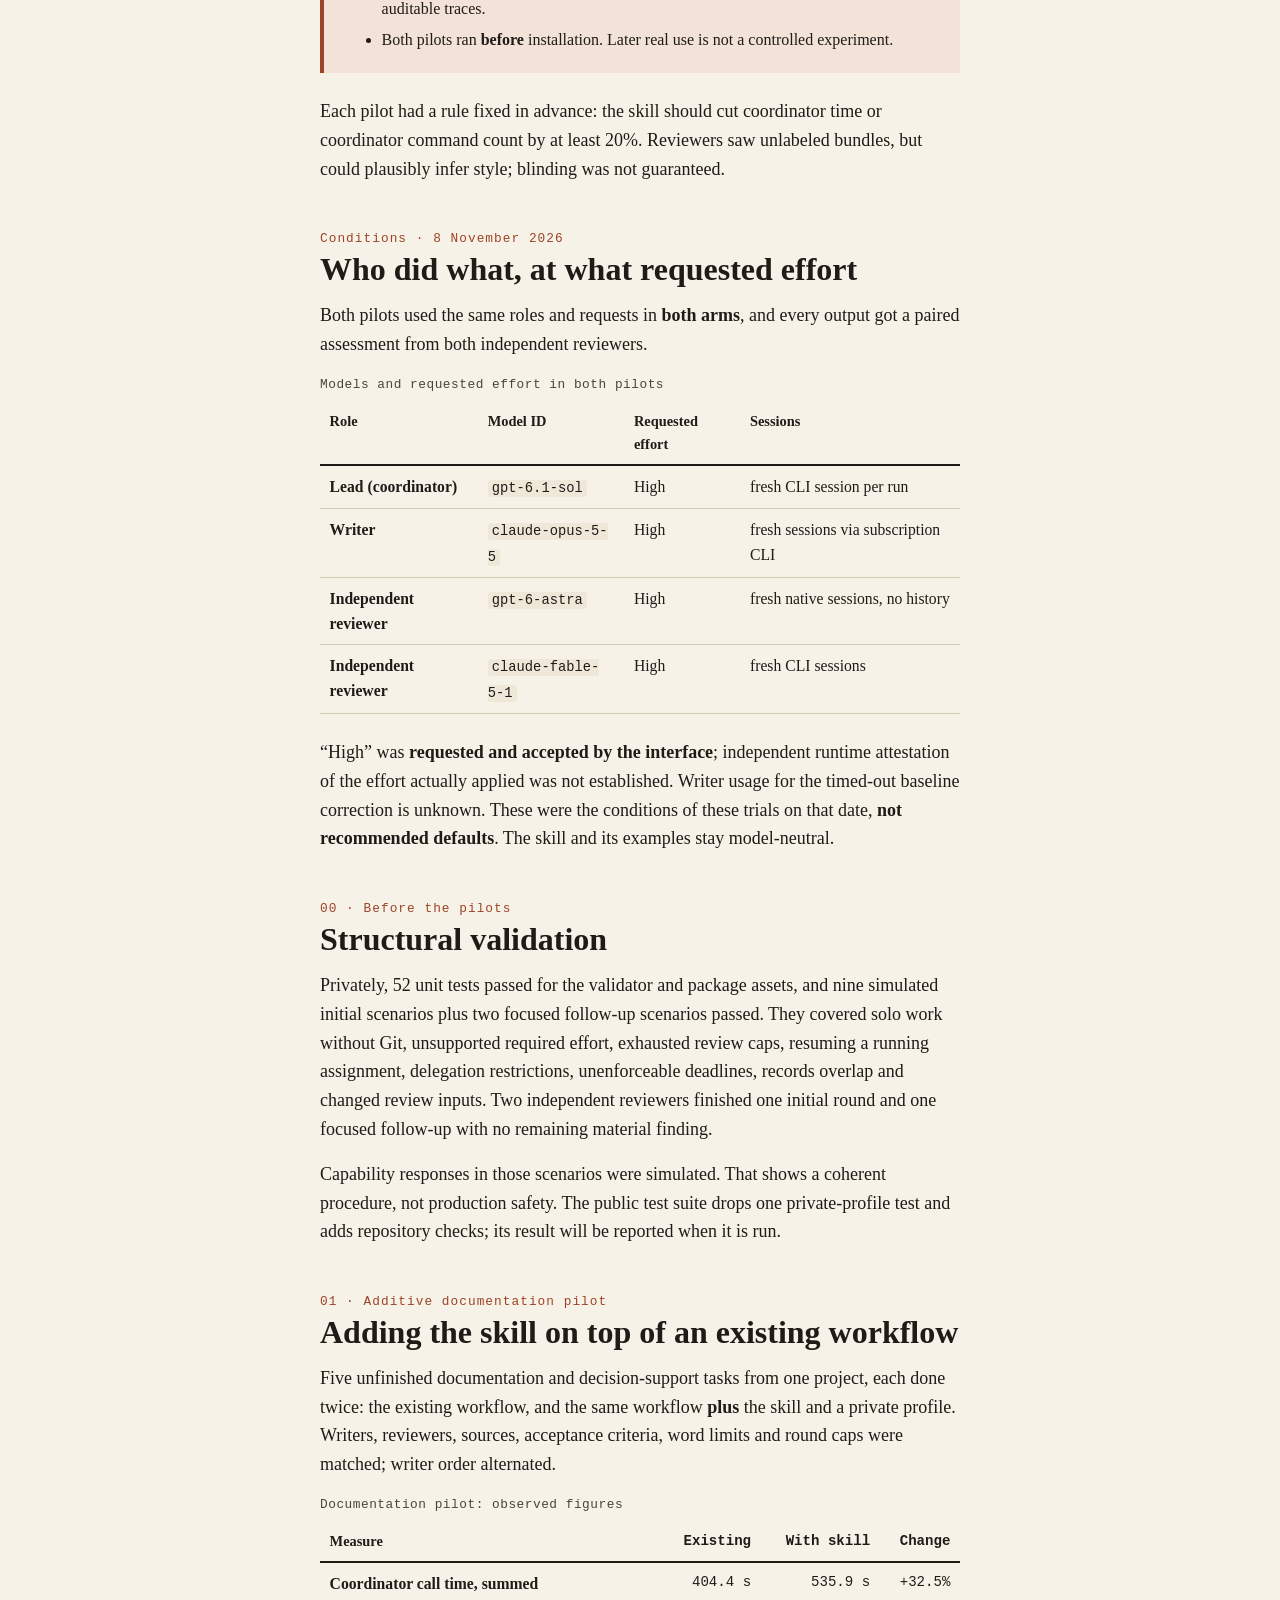
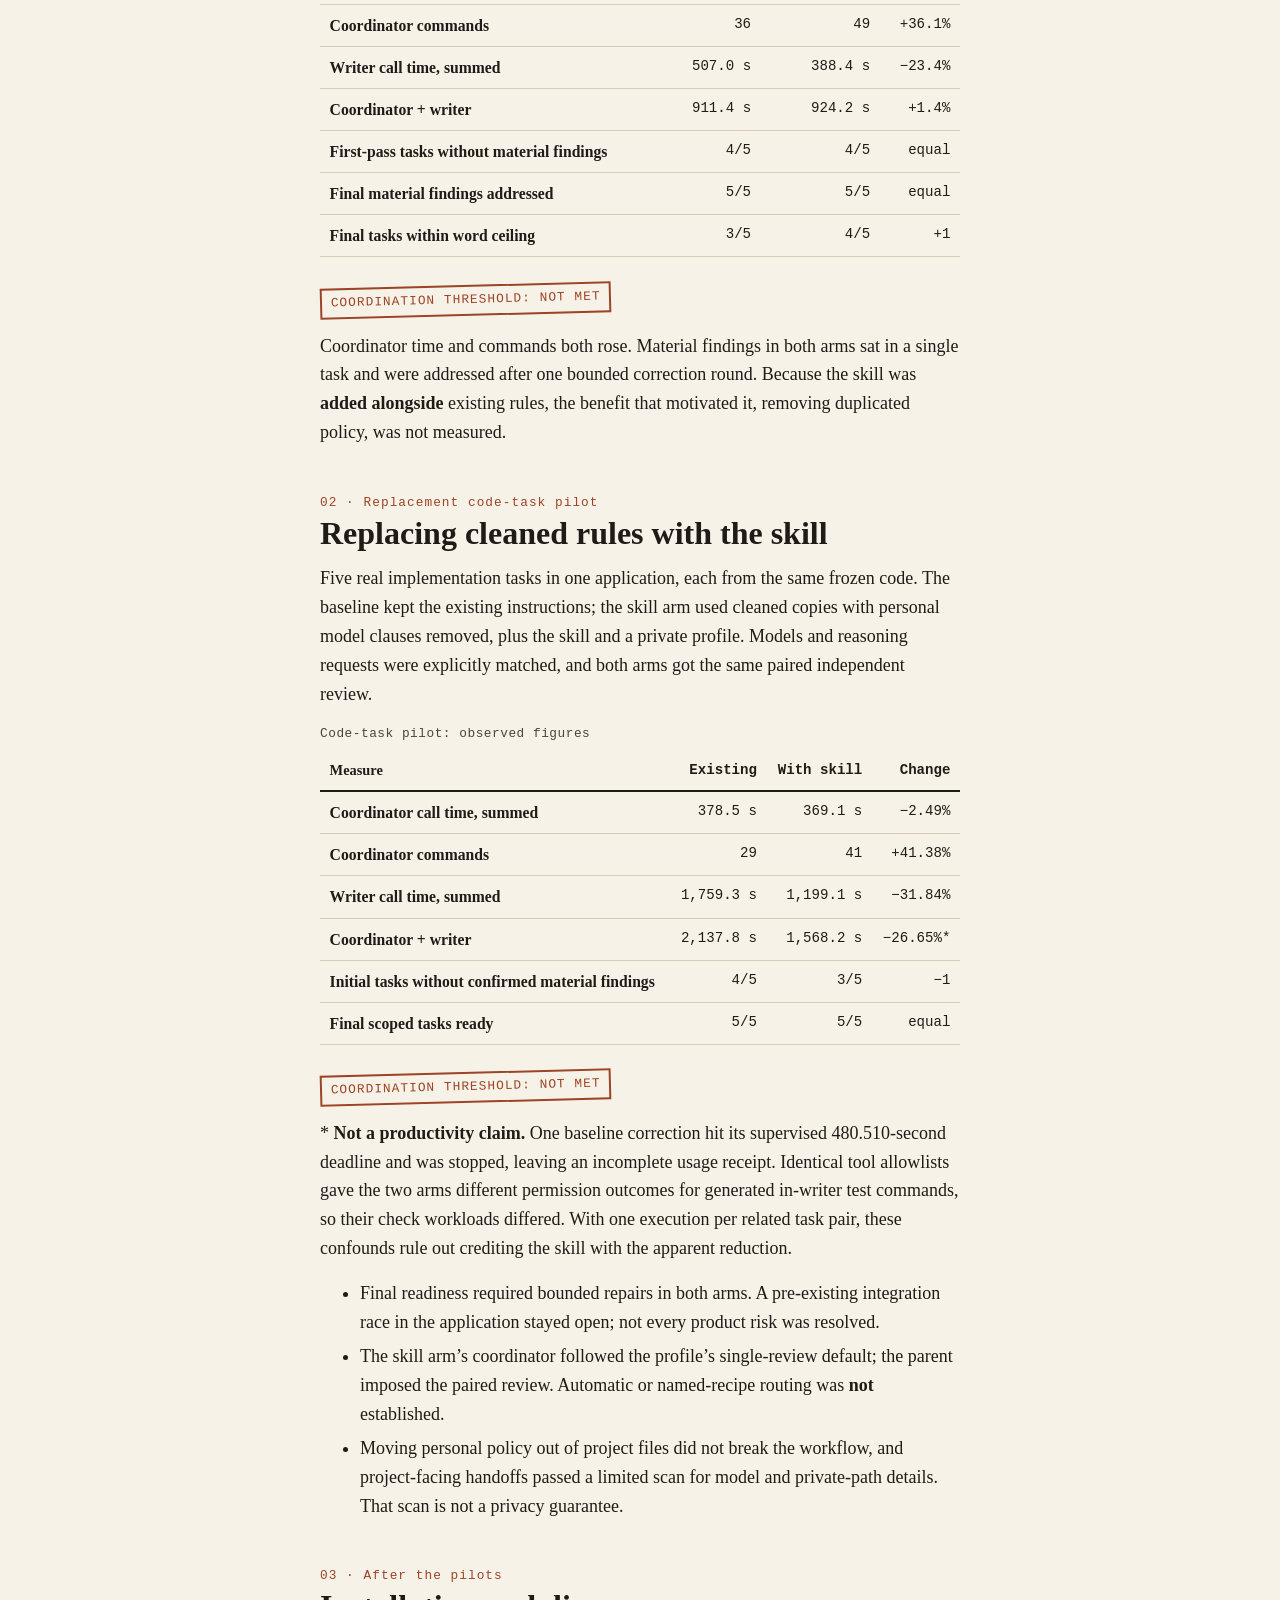
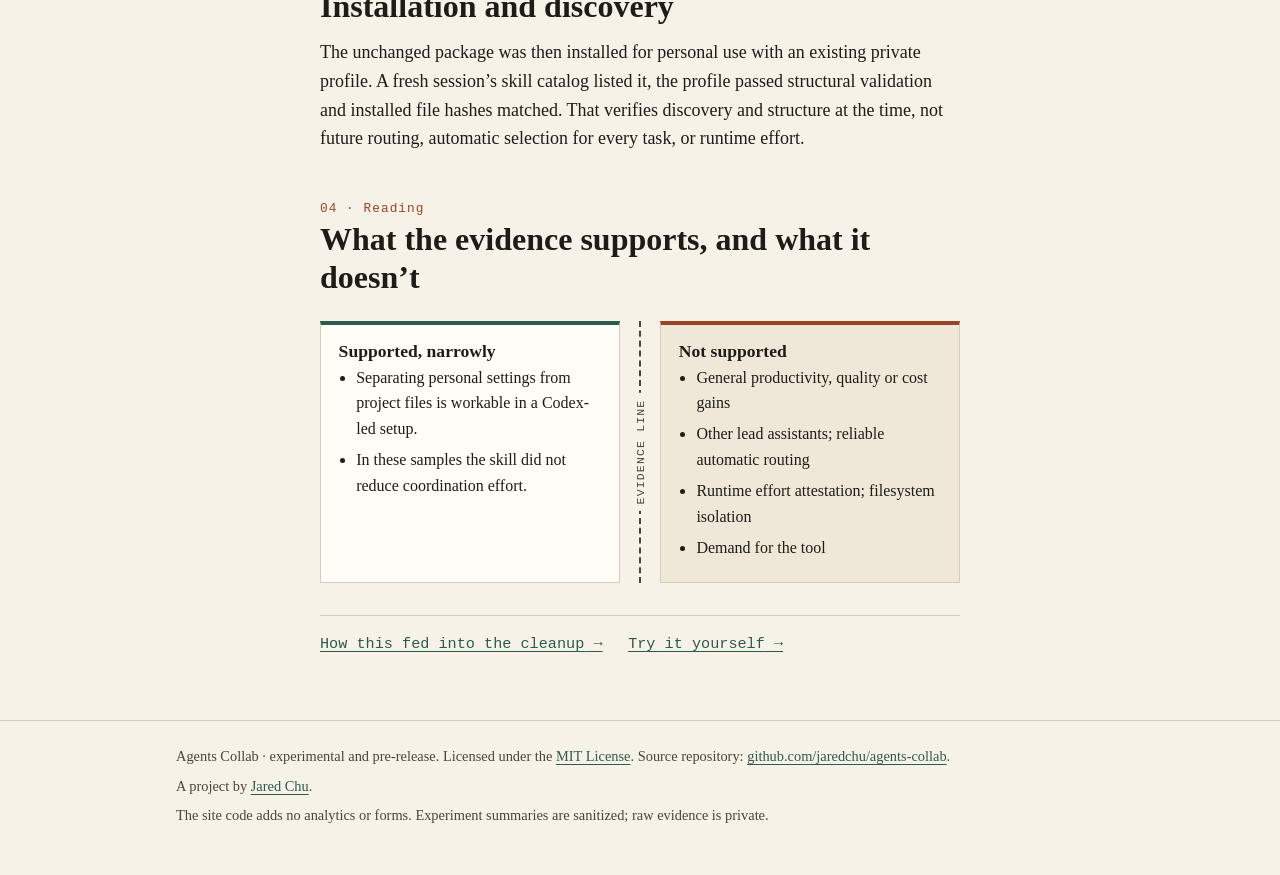
==== commit ee379c11: "Update Site source" ====
--- a/website/experiments/index.html
+++ b/website/experiments/index.html
@@ -7,7 +7,7 @@
   <link rel="icon" href="../assets/favicon-32.png" type="image/png" sizes="32x32">
   <link rel="apple-touch-icon" href="../assets/apple-touch-icon.png" sizes="180x180">
   <title>Experiments — Agents Collab</title>
-  <meta name="description" content="A public automatic-routing gate, explicit-skill diagnostics and two earlier pilots of Agents Collab, with inputs, measurements and limits.">
+  <meta name="description" content="A quality-first three-way pilot, a public routing gate and earlier Agents Collab trials, including incomplete outcomes and reproduced defects.">
   <link rel="stylesheet" href="../assets/site.css">
   <script src="../assets/site.js" defer></script>
 </head>
@@ -31,8 +31,28 @@
   <main id="main">
     <article class="page">
       <p class="kicker">Notebook entry · 9 November 2026</p>
-      <h1>A public gate, after two small trials</h1>
-      <p class="lede">Ordinary prompts missed the required collaboration routes in a public-project gate. Explicit skill invocation followed the configured routes in three diagnostics. The planned comparison stopped; no usefulness or cost benefit follows.</p>
+      <h1>Quality first, with the incomplete result visible</h1>
+      <p class="lede">A six-task pilot recorded useful independent catches, but its required blind grader hit a subscription limit. Every comparison is incomplete/inconclusive. The artifacts, failures and earlier negative results remain public.</p>
+
+      <h2 id="quality-pilot"><span class="num">9 November 2026 · Quality before speed</span>Same draft, three finishing paths</h2>
+      <p>We froze six new authored tickets, a quality rubric and success criteria before generating any draft. Each task used one genuine Opus draft, frozen once and copied identically into A: fresh same-model self-check; B: manual Astra review and Opus repair; and C: explicit <code>$agents-collab</code> selecting the same models from a benchmark profile. All six drafts and 18 finishing runs completed. Hidden checks ran only after outputs were frozen.</p>
+      <p class="stamp">Registered result: incomplete/inconclusive for all three comparisons</p>
+      <p>The required anonymous Fable grading stage hit its existing subscription’s five-hour limit. None of six calls returned an assessment. Maintainability and complete task scores are unknown. We used no replacement model, reset or new grading attempt. Later operator corroboration is openly non-blind and cannot replace this missing stage.</p>
+      <div class="table-wrap" role="region" aria-labelledby="quality-caption" tabindex="0">
+        <table>
+          <caption id="quality-caption">Corroborated material cases only — not complete quality scores</caption>
+          <thead><tr><th scope="col">Defect in initial draft</th><th scope="col">A: self-check</th><th scope="col">B: manual review</th><th scope="col">C: Agents Collab</th></tr></thead>
+          <tbody>
+            <tr><th scope="row">Protected prune preview disagrees with real removal</th><td>Present</td><td>Corrected</td><td>Corrected</td></tr>
+            <tr><th scope="row">Quarantine history deleted during retention protection</th><td>Present</td><td>Corrected</td><td>Present</td></tr>
+            <tr><th scope="row">Existing script invocation name changes without the new option</th><td>Present</td><td>Corrected</td><td>Corrected</td></tr>
+          </tbody>
+        </table>
+      </div>
+      <p>These are useful independent catches missed by self-check. They also show a safety defect the skill path left behind. No skill-specific quality advantage is established. The quarantine behavior already existed in the public base; it violated the new ticket’s explicit protection requirement.</p>
+      <p>All artifacts built. Two actual full-suite executions failed an existing 700 ms expiry test under concurrent grading; both failures remain in the record. One frozen prune-preview oracle contradicted the written task, so its affected check is invalid for every Q4 state, with original outputs preserved. Passing the other hidden checks did not detect the script or quarantine cases.</p>
+      <p><a href="https://github.com/jaredchu/agents-collab/blob/main/evals/quality/2026-11-09/report.md">Full protocol, results and limits</a> · <a href="https://github.com/jaredchu/agents-collab/tree/main/evals/quality/2026-11-09/artifacts">All 24 artifact states</a> · <a href="https://github.com/jaredchu/agents-collab/blob/main/evals/quality/2026-11-09/blind-assessments.json">Every failed blind-grader call</a> · <a href="https://github.com/jaredchu/agents-collab/blob/main/evals/quality/2026-11-09/finding-reconciliation.json">Finding dispositions</a></p>
+      <p>Six authored tasks, one public Rust project, one host and no repetitions cannot support general quality, speed or cost claims. Actual tool permissions differed despite matched requests. The study uses explicit skill invocation and does not change the earlier failed automatic-routing result.</p>
 
       <h2 id="automatic-routing"><span class="num">9 November 2026 · Public source</span>Activation and routing are separate claims</h2>
       <p>We published the <a href="https://github.com/jaredchu/agents-collab/blob/e0cbaa38adf8a7b582312c148869510ab3af006d/evals/automatic-routing/2026-11-09/protocol.md">protocol and inputs before outcomes</a>, then ran three authored engineering tickets against disposable copies of public ProcLease commit <code>37975b5</code>. Its project instructions had no model-collaboration policy. The active project, global instructions, installed skill and personal profile were unchanged.</p>
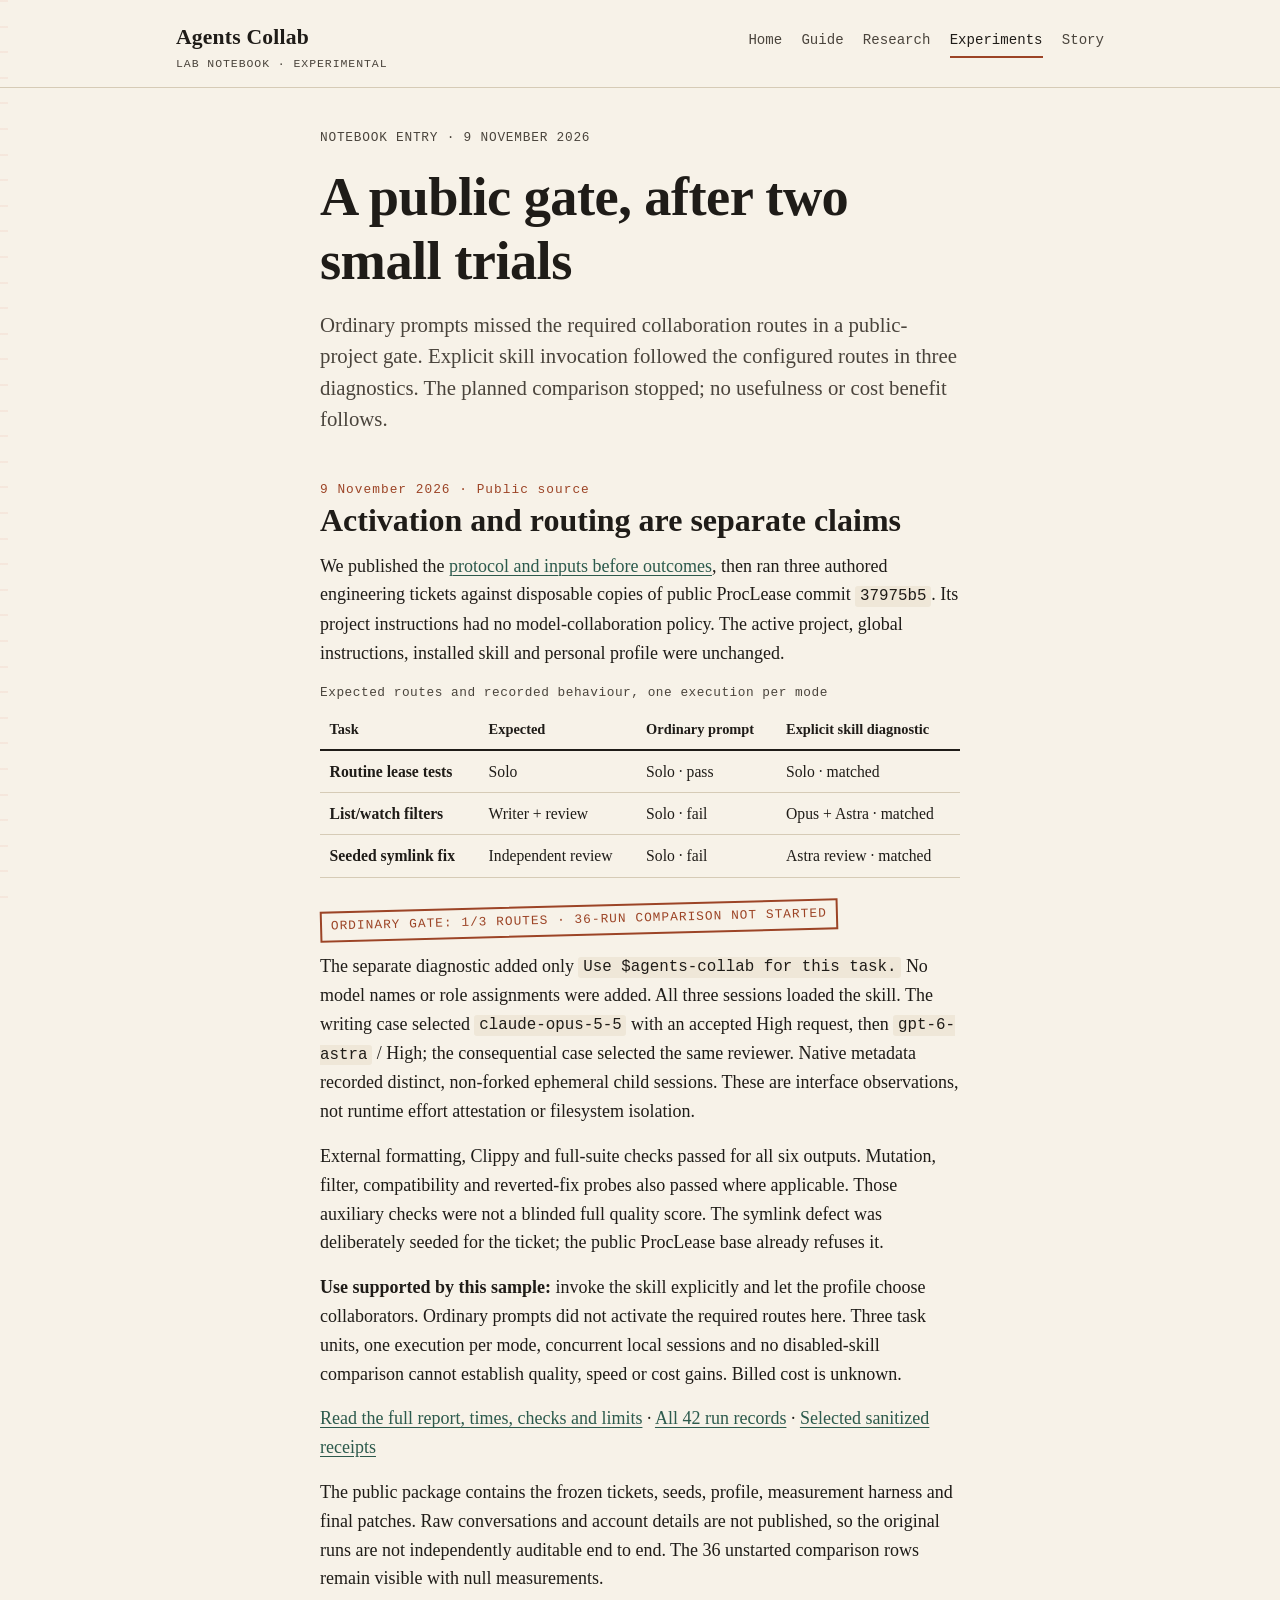
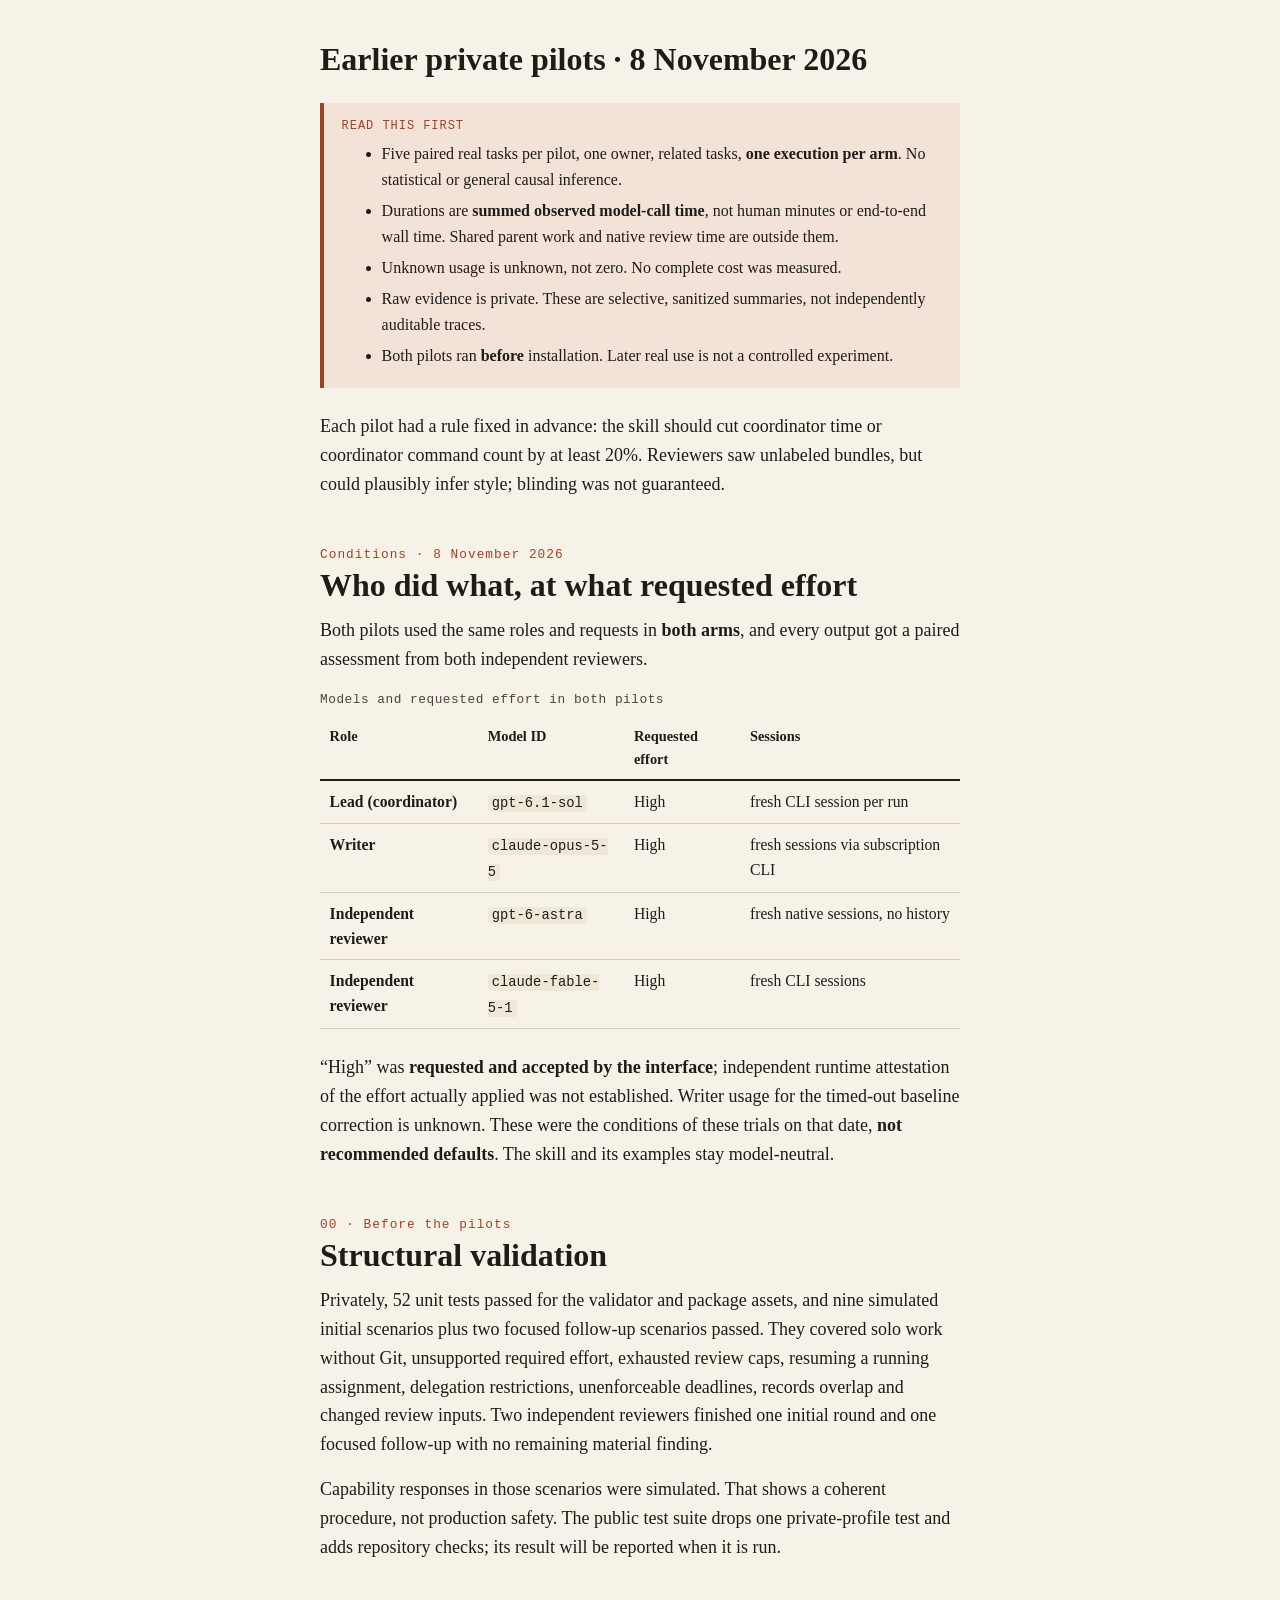
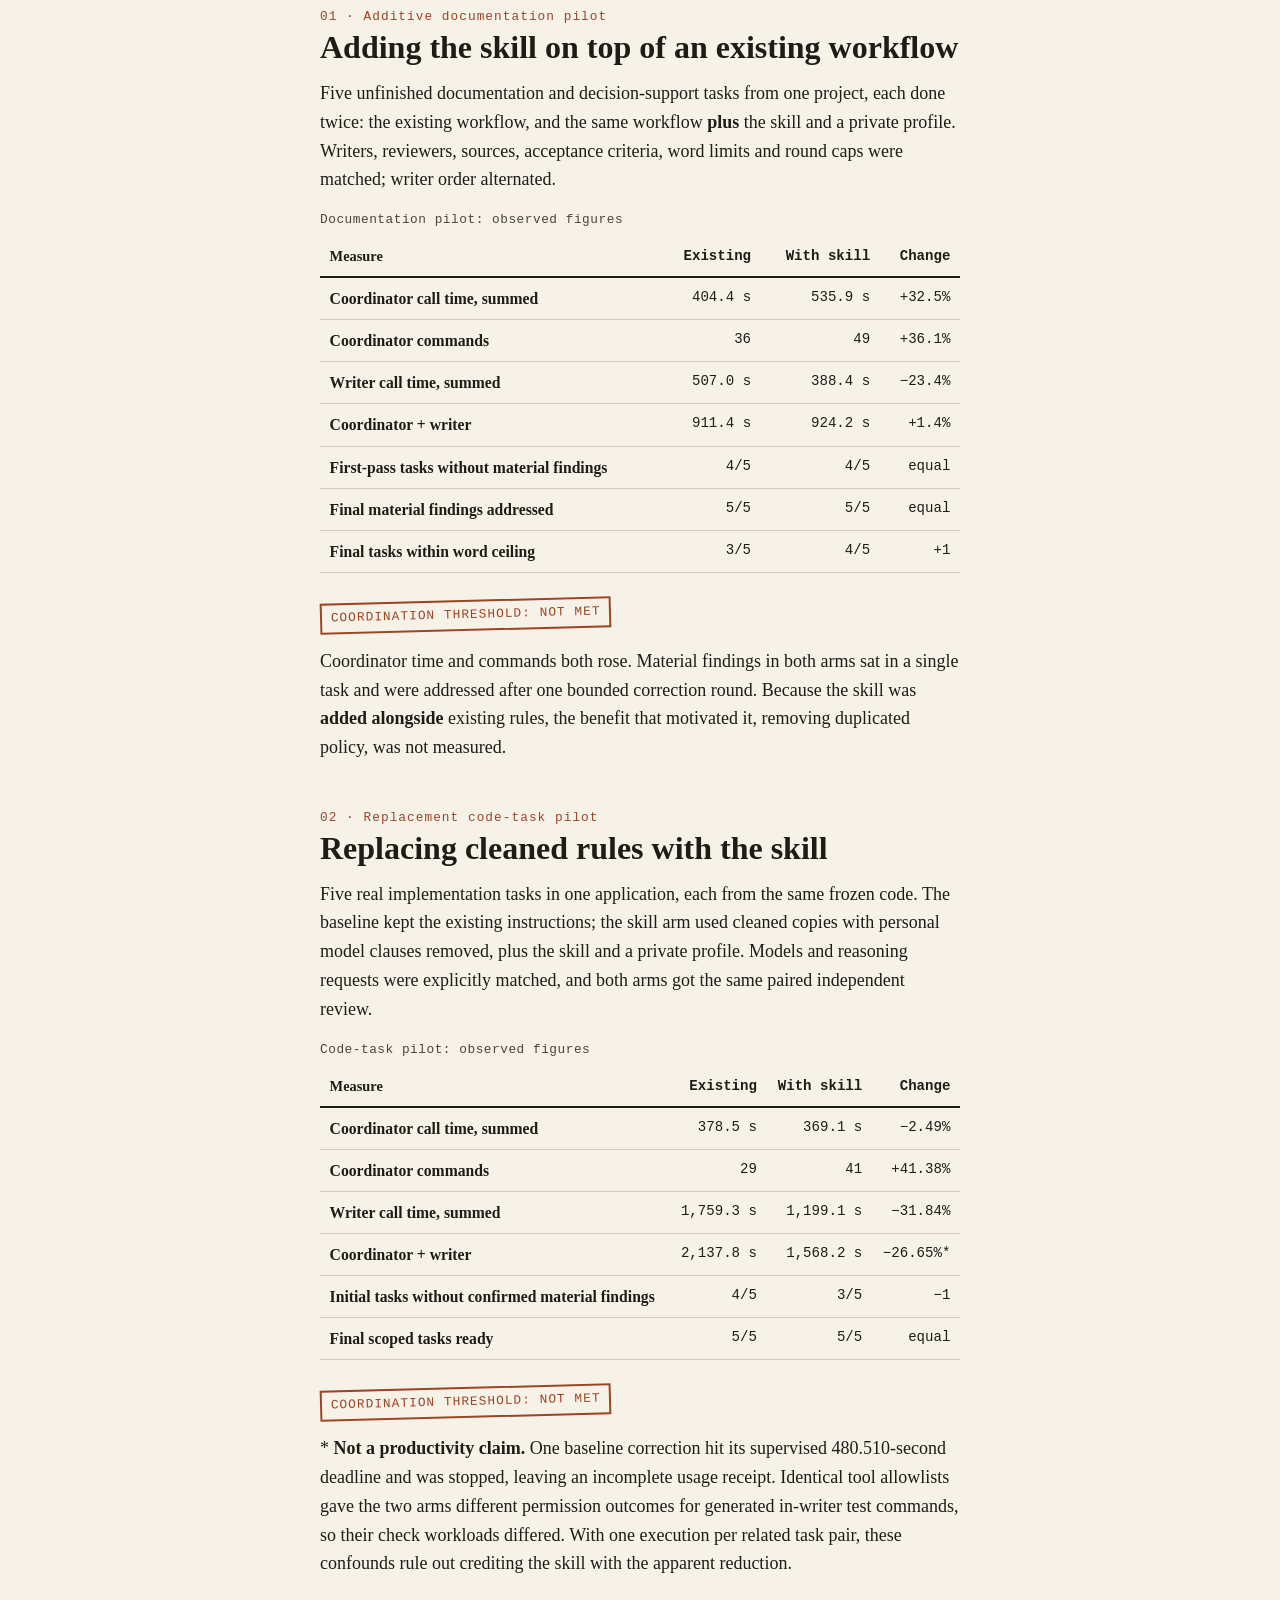
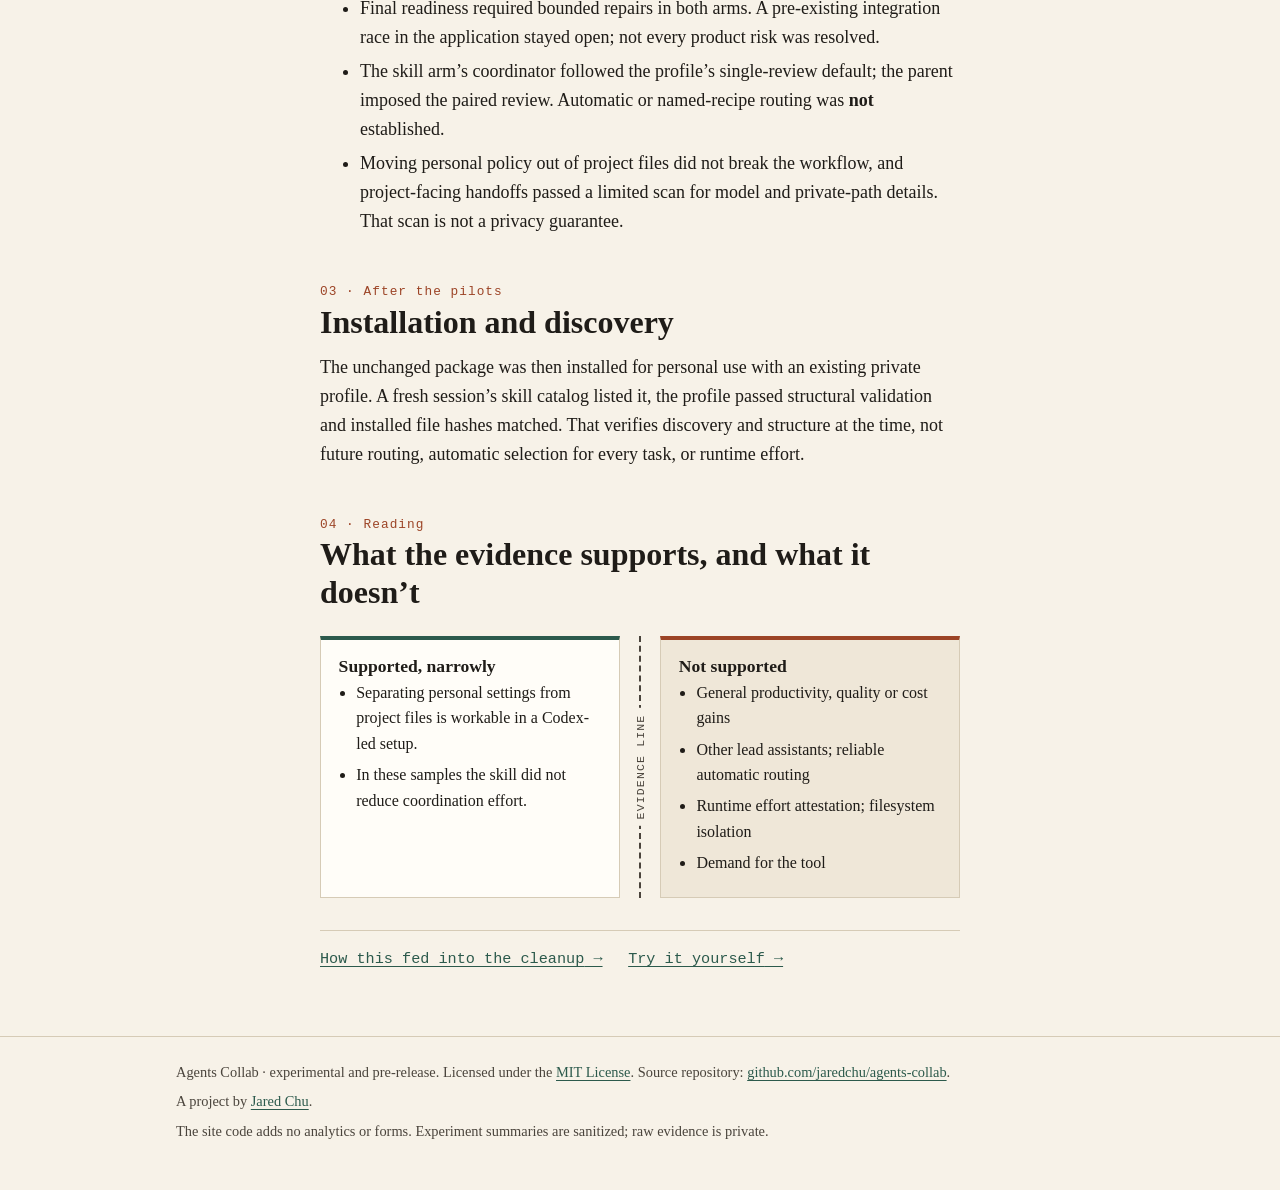
==== commit 86aac96d: "Update Site source" ====
--- a/website/experiments/index.html
+++ b/website/experiments/index.html
@@ -7,7 +7,7 @@
   <link rel="icon" href="../assets/favicon-32.png" type="image/png" sizes="32x32">
   <link rel="apple-touch-icon" href="../assets/apple-touch-icon.png" sizes="180x180">
   <title>Experiments — Agents Collab</title>
-  <meta name="description" content="A quality-first three-way pilot, a public routing gate and earlier Agents Collab trials, including incomplete outcomes and reproduced defects.">
+  <meta name="description" content="A public automatic-routing gate, explicit-skill diagnostics and two earlier pilots of Agents Collab, with inputs, measurements and limits.">
   <link rel="stylesheet" href="../assets/site.css">
   <script src="../assets/site.js" defer></script>
 </head>
@@ -31,28 +31,8 @@
   <main id="main">
     <article class="page">
       <p class="kicker">Notebook entry · 9 November 2026</p>
-      <h1>Quality first, with the incomplete result visible</h1>
-      <p class="lede">A six-task pilot recorded useful independent catches, but its required blind grader hit a subscription limit. Every comparison is incomplete/inconclusive. The artifacts, failures and earlier negative results remain public.</p>
-
-      <h2 id="quality-pilot"><span class="num">9 November 2026 · Quality before speed</span>Same draft, three finishing paths</h2>
-      <p>We froze six new authored tickets, a quality rubric and success criteria before generating any draft. Each task used one genuine Opus draft, frozen once and copied identically into A: fresh same-model self-check; B: manual Astra review and Opus repair; and C: explicit <code>$agents-collab</code> selecting the same models from a benchmark profile. All six drafts and 18 finishing runs completed. Hidden checks ran only after outputs were frozen.</p>
-      <p class="stamp">Registered result: incomplete/inconclusive for all three comparisons</p>
-      <p>The required anonymous Fable grading stage hit its existing subscription’s five-hour limit. None of six calls returned an assessment. Maintainability and complete task scores are unknown. We used no replacement model, reset or new grading attempt. Later operator corroboration is openly non-blind and cannot replace this missing stage.</p>
-      <div class="table-wrap" role="region" aria-labelledby="quality-caption" tabindex="0">
-        <table>
-          <caption id="quality-caption">Corroborated material cases only — not complete quality scores</caption>
-          <thead><tr><th scope="col">Defect in initial draft</th><th scope="col">A: self-check</th><th scope="col">B: manual review</th><th scope="col">C: Agents Collab</th></tr></thead>
-          <tbody>
-            <tr><th scope="row">Protected prune preview disagrees with real removal</th><td>Present</td><td>Corrected</td><td>Corrected</td></tr>
-            <tr><th scope="row">Quarantine history deleted during retention protection</th><td>Present</td><td>Corrected</td><td>Present</td></tr>
-            <tr><th scope="row">Existing script invocation name changes without the new option</th><td>Present</td><td>Corrected</td><td>Corrected</td></tr>
-          </tbody>
-        </table>
-      </div>
-      <p>These are useful independent catches missed by self-check. They also show a safety defect the skill path left behind. No skill-specific quality advantage is established. The quarantine behavior already existed in the public base; it violated the new ticket’s explicit protection requirement.</p>
-      <p>All artifacts built. Two actual full-suite executions failed an existing 700 ms expiry test under concurrent grading; both failures remain in the record. One frozen prune-preview oracle contradicted the written task, so its affected check is invalid for every Q4 state, with original outputs preserved. Passing the other hidden checks did not detect the script or quarantine cases.</p>
-      <p><a href="https://github.com/jaredchu/agents-collab/blob/main/evals/quality/2026-11-09/report.md">Full protocol, results and limits</a> · <a href="https://github.com/jaredchu/agents-collab/tree/main/evals/quality/2026-11-09/artifacts">All 24 artifact states</a> · <a href="https://github.com/jaredchu/agents-collab/blob/main/evals/quality/2026-11-09/blind-assessments.json">Every failed blind-grader call</a> · <a href="https://github.com/jaredchu/agents-collab/blob/main/evals/quality/2026-11-09/finding-reconciliation.json">Finding dispositions</a></p>
-      <p>Six authored tasks, one public Rust project, one host and no repetitions cannot support general quality, speed or cost claims. Actual tool permissions differed despite matched requests. The study uses explicit skill invocation and does not change the earlier failed automatic-routing result.</p>
+      <h1>A public gate, after two small trials</h1>
+      <p class="lede">Ordinary prompts missed the required collaboration routes in a public-project gate. Explicit skill invocation followed the configured routes in three diagnostics. The planned comparison stopped; no usefulness or cost benefit follows.</p>
 
       <h2 id="automatic-routing"><span class="num">9 November 2026 · Public source</span>Activation and routing are separate claims</h2>
       <p>We published the <a href="https://github.com/jaredchu/agents-collab/blob/e0cbaa38adf8a7b582312c148869510ab3af006d/evals/automatic-routing/2026-11-09/protocol.md">protocol and inputs before outcomes</a>, then ran three authored engineering tickets against disposable copies of public ProcLease commit <code>37975b5</code>. Its project instructions had no model-collaboration policy. The active project, global instructions, installed skill and personal profile were unchanged.</p>
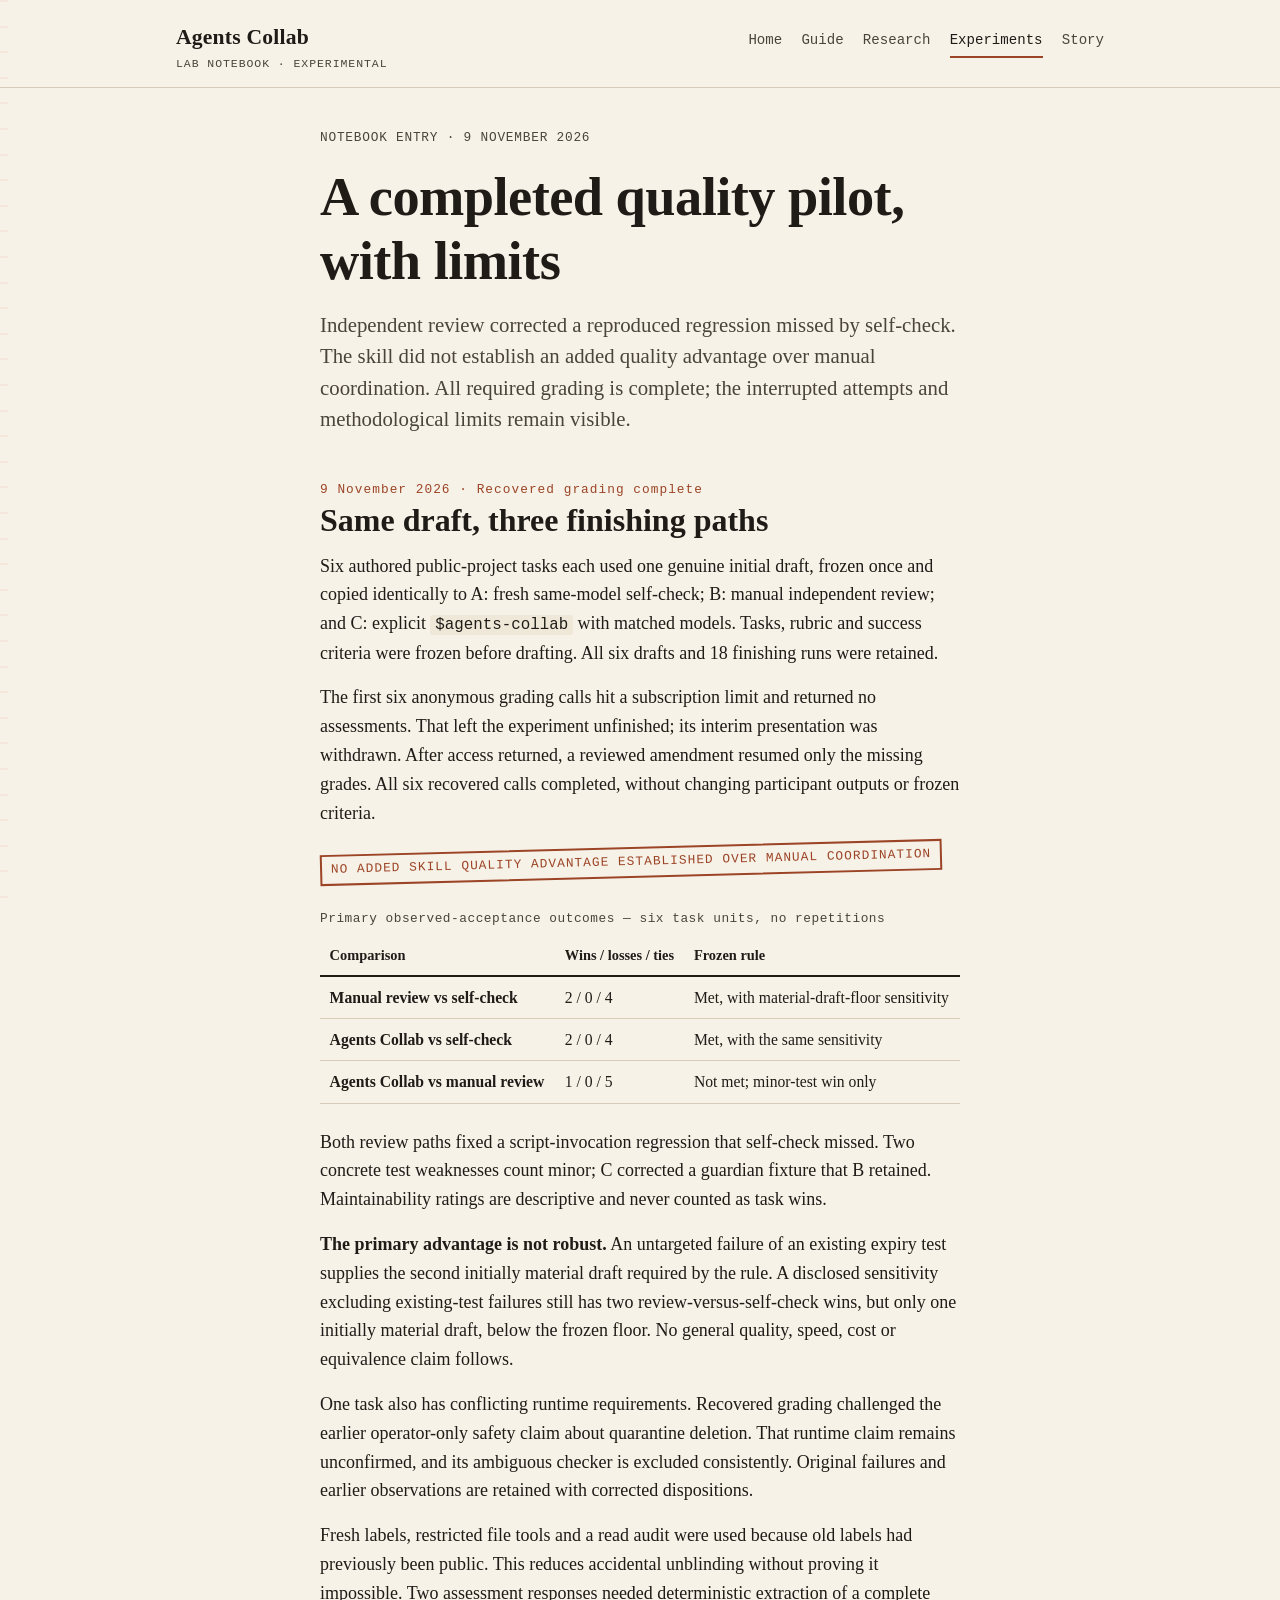
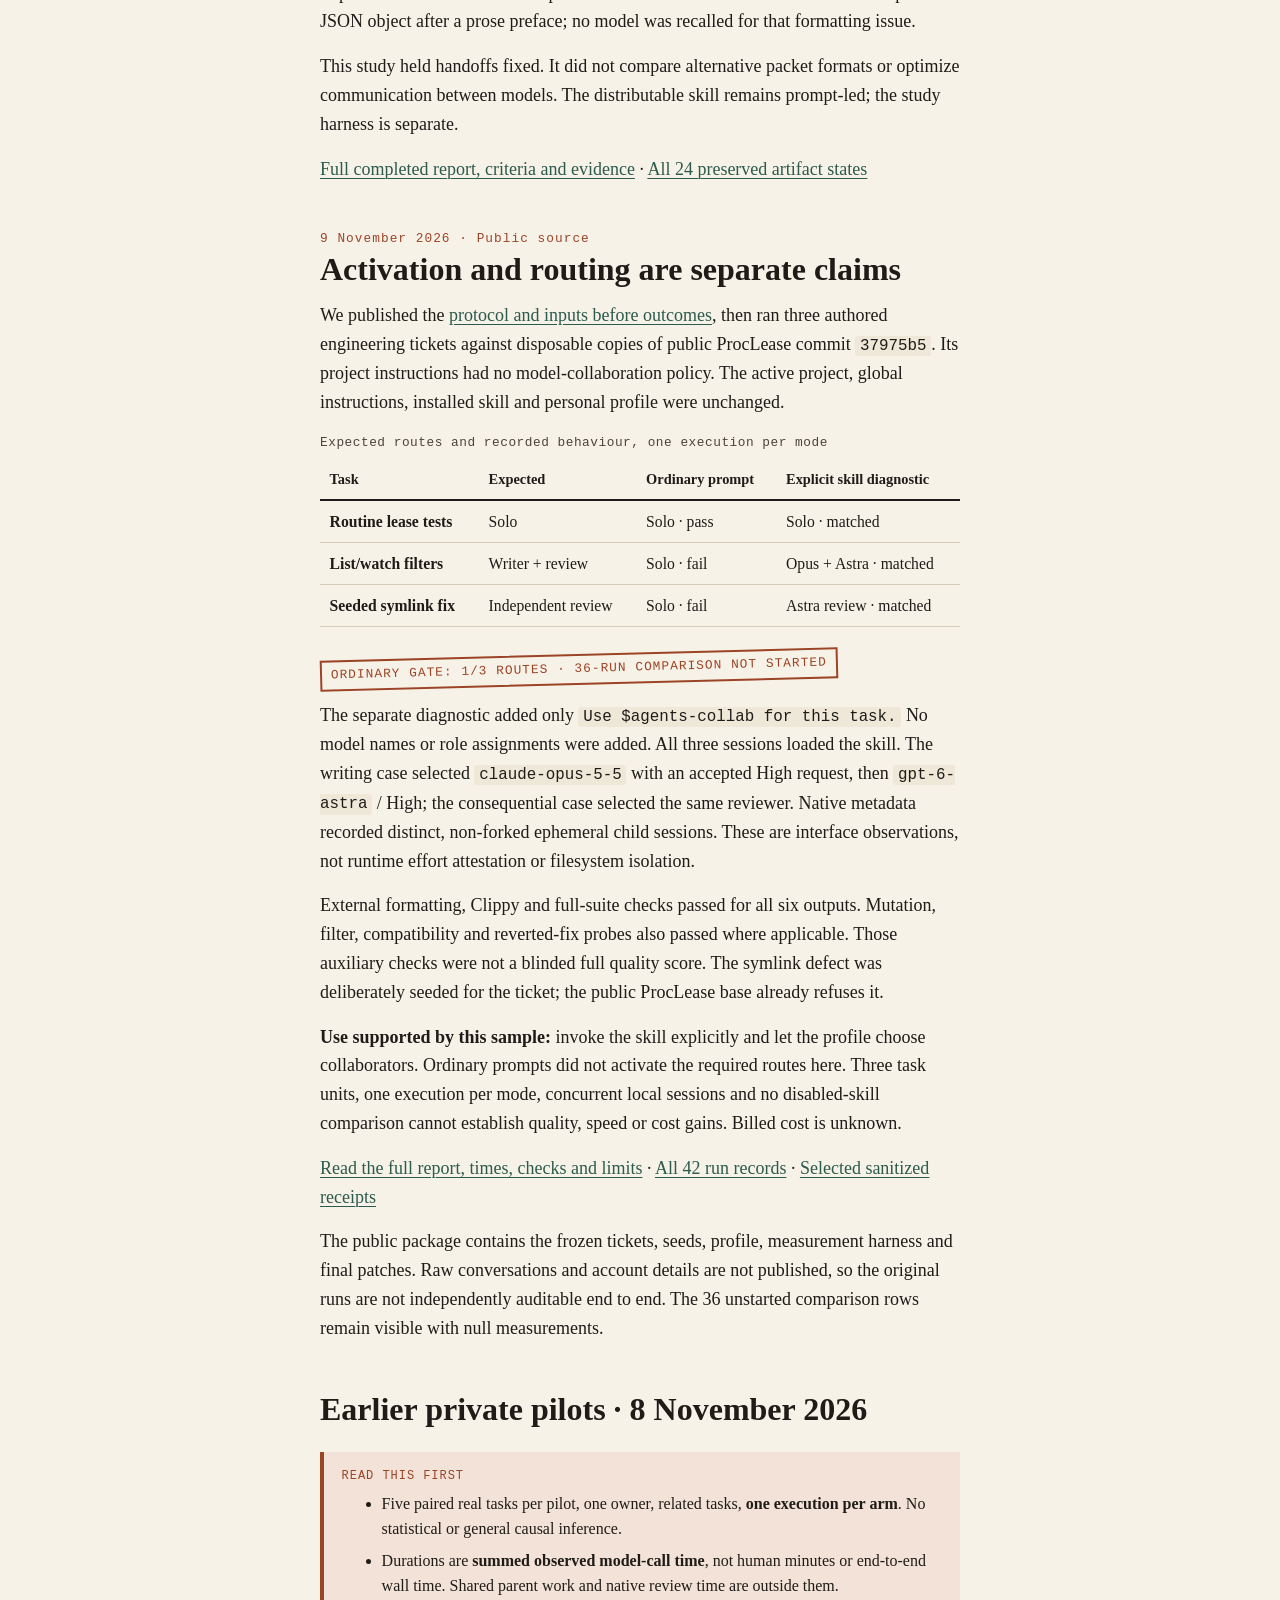
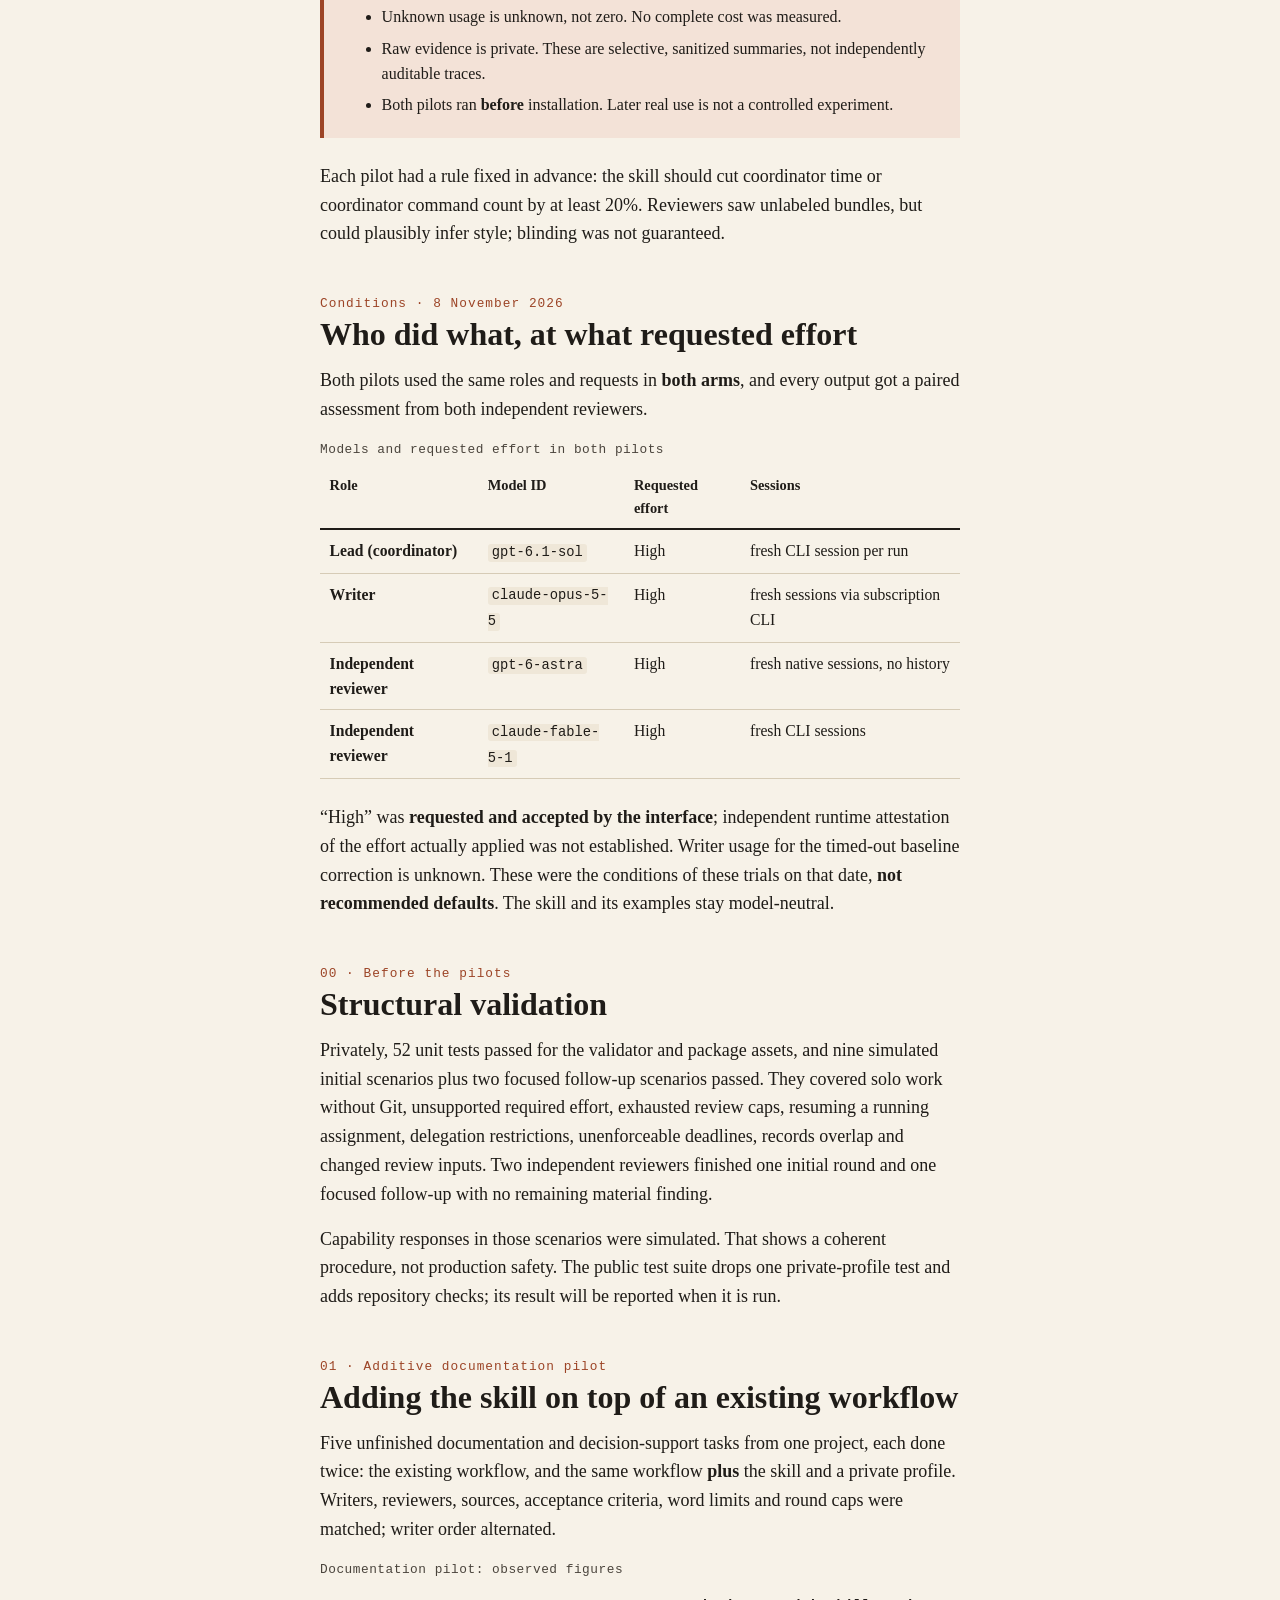
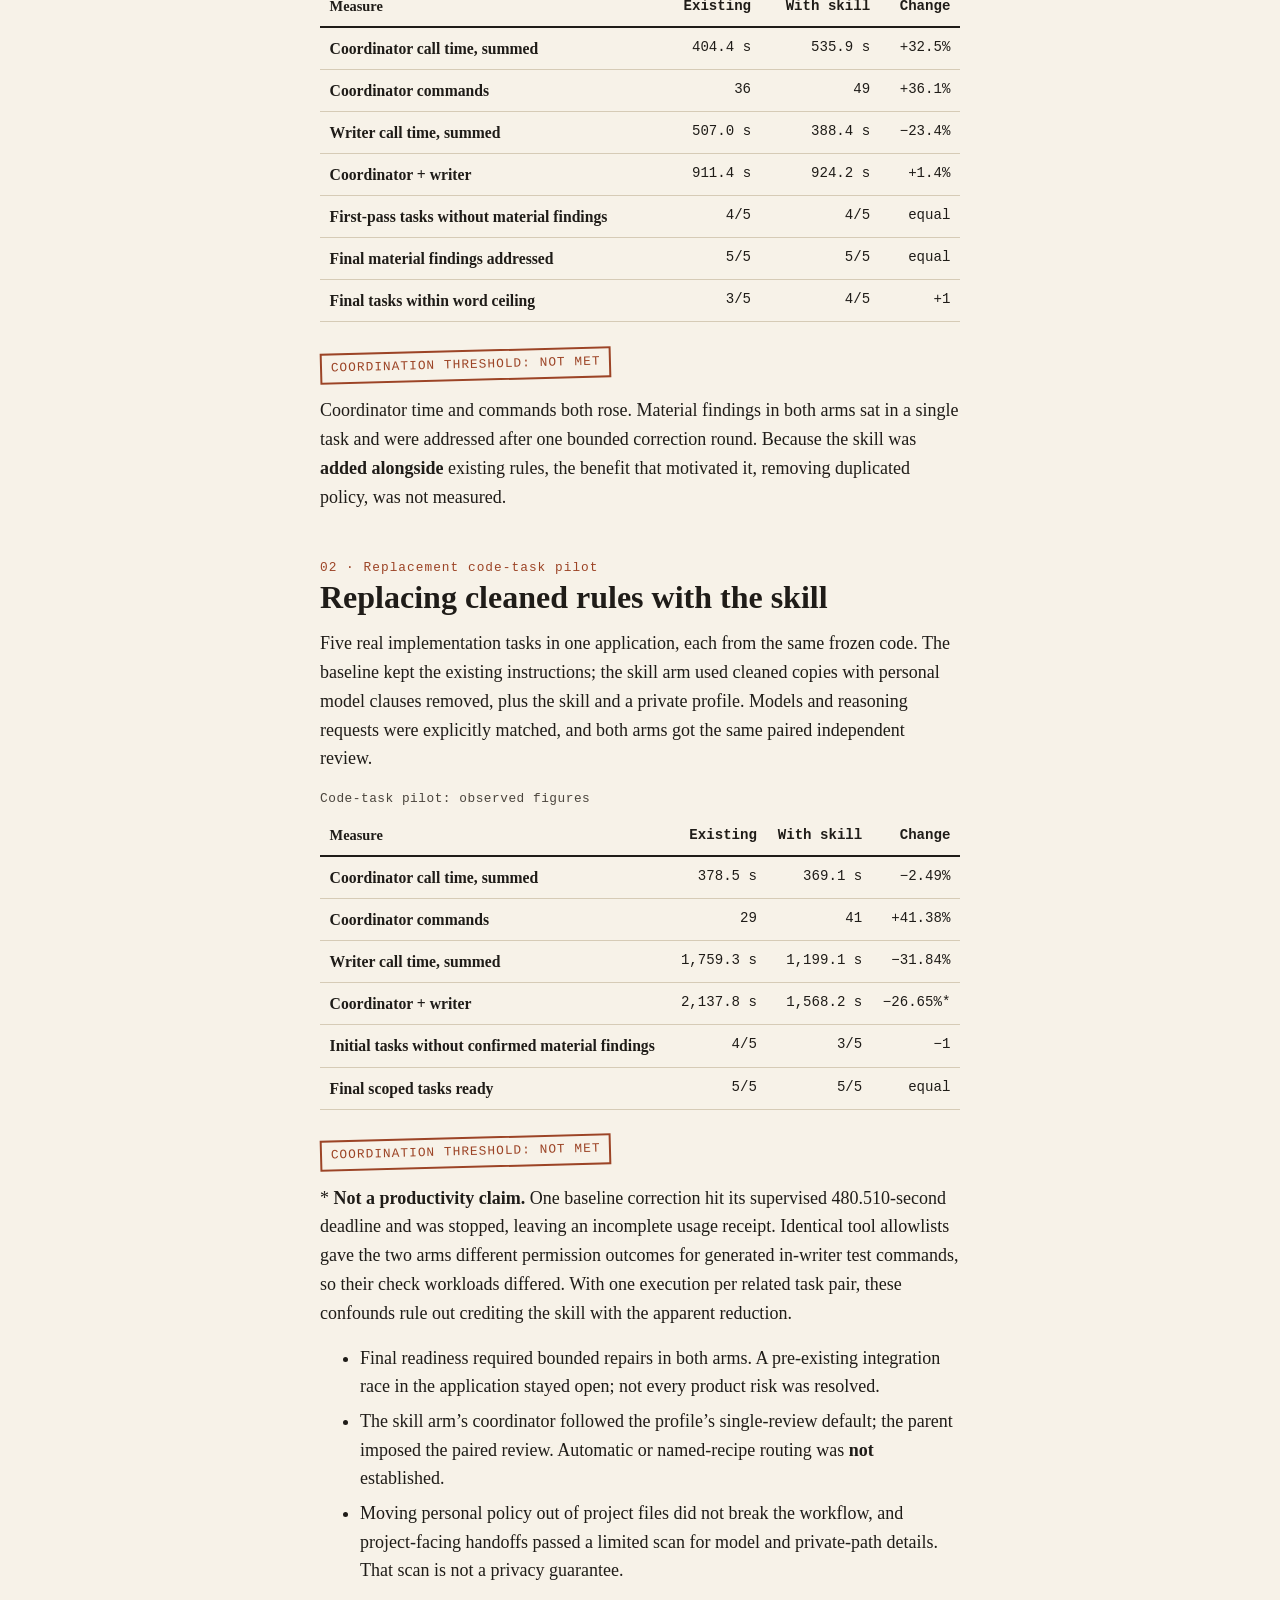
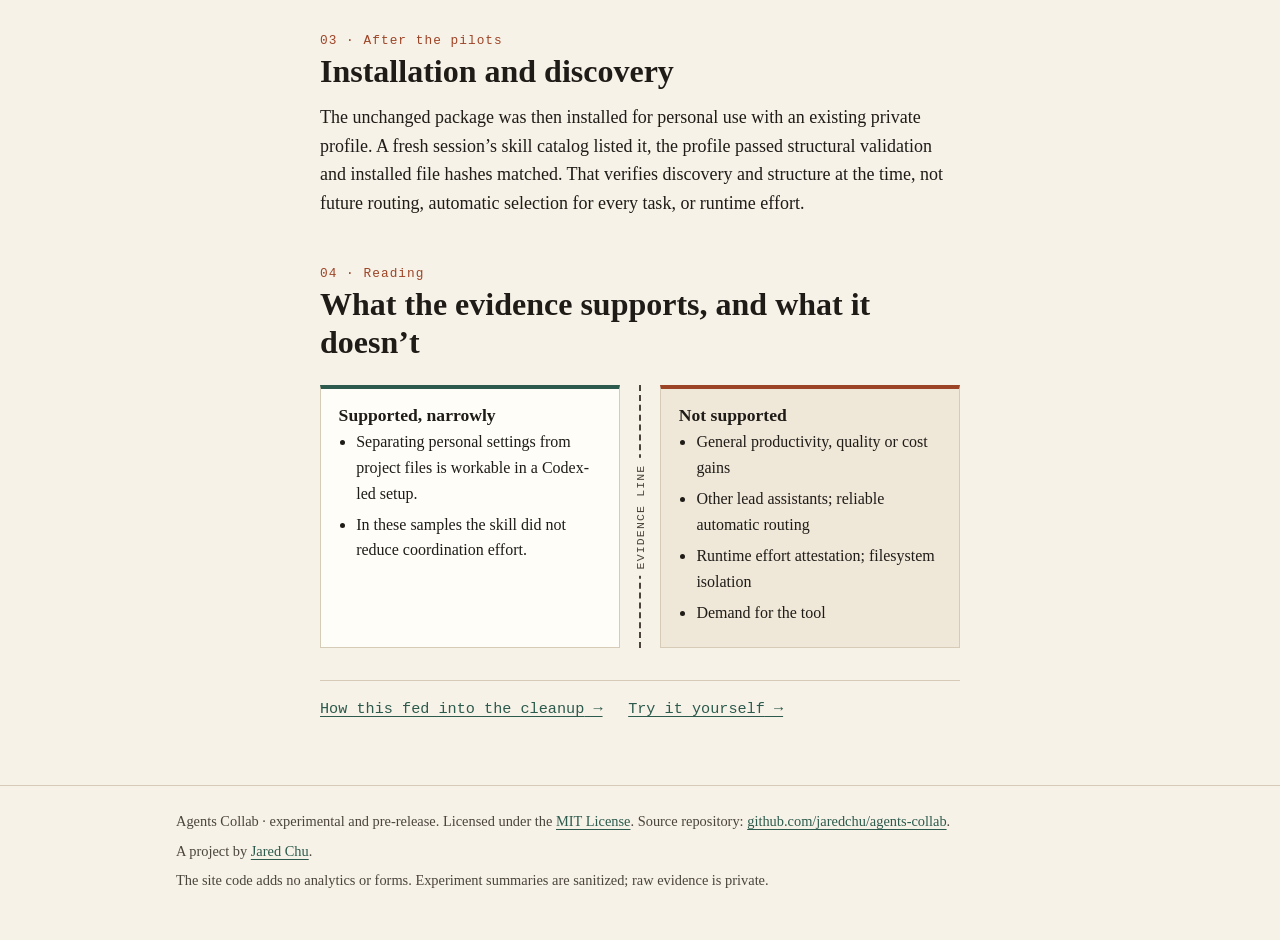
==== commit 044d48c5: "Update Site source" ====
--- a/website/experiments/index.html
+++ b/website/experiments/index.html
@@ -7,7 +7,7 @@
   <link rel="icon" href="../assets/favicon-32.png" type="image/png" sizes="32x32">
   <link rel="apple-touch-icon" href="../assets/apple-touch-icon.png" sizes="180x180">
   <title>Experiments — Agents Collab</title>
-  <meta name="description" content="A public automatic-routing gate, explicit-skill diagnostics and two earlier pilots of Agents Collab, with inputs, measurements and limits.">
+  <meta name="description" content="A completed quality-first pilot, public routing gate and earlier Agents Collab trials, with criteria, recovered grading and limitations.">
   <link rel="stylesheet" href="../assets/site.css">
   <script src="../assets/site.js" defer></script>
 </head>
@@ -31,8 +31,30 @@
   <main id="main">
     <article class="page">
       <p class="kicker">Notebook entry · 9 November 2026</p>
-      <h1>A public gate, after two small trials</h1>
-      <p class="lede">Ordinary prompts missed the required collaboration routes in a public-project gate. Explicit skill invocation followed the configured routes in three diagnostics. The planned comparison stopped; no usefulness or cost benefit follows.</p>
+      <h1>A completed quality pilot, with limits</h1>
+      <p class="lede">Independent review corrected a reproduced regression missed by self-check. The skill did not establish an added quality advantage over manual coordination. All required grading is complete; the interrupted attempts and methodological limits remain visible.</p>
+
+      <h2 id="quality-pilot"><span class="num">9 November 2026 · Recovered grading complete</span>Same draft, three finishing paths</h2>
+      <p>Six authored public-project tasks each used one genuine initial draft, frozen once and copied identically to A: fresh same-model self-check; B: manual independent review; and C: explicit <code>$agents-collab</code> with matched models. Tasks, rubric and success criteria were frozen before drafting. All six drafts and 18 finishing runs were retained.</p>
+      <p>The first six anonymous grading calls hit a subscription limit and returned no assessments. That left the experiment unfinished; its interim presentation was withdrawn. After access returned, a reviewed amendment resumed only the missing grades. All six recovered calls completed, without changing participant outputs or frozen criteria.</p>
+      <p class="stamp">No added skill quality advantage established over manual coordination</p>
+      <div class="table-wrap" role="region" aria-labelledby="quality-caption" tabindex="0">
+        <table>
+          <caption id="quality-caption">Primary observed-acceptance outcomes — six task units, no repetitions</caption>
+          <thead><tr><th scope="col">Comparison</th><th scope="col">Wins / losses / ties</th><th scope="col">Frozen rule</th></tr></thead>
+          <tbody>
+            <tr><th scope="row">Manual review vs self-check</th><td>2 / 0 / 4</td><td>Met, with material-draft-floor sensitivity</td></tr>
+            <tr><th scope="row">Agents Collab vs self-check</th><td>2 / 0 / 4</td><td>Met, with the same sensitivity</td></tr>
+            <tr><th scope="row">Agents Collab vs manual review</th><td>1 / 0 / 5</td><td>Not met; minor-test win only</td></tr>
+          </tbody>
+        </table>
+      </div>
+      <p>Both review paths fixed a script-invocation regression that self-check missed. Two concrete test weaknesses count minor; C corrected a guardian fixture that B retained. Maintainability ratings are descriptive and never counted as task wins.</p>
+      <p><strong>The primary advantage is not robust.</strong> An untargeted failure of an existing expiry test supplies the second initially material draft required by the rule. A disclosed sensitivity excluding existing-test failures still has two review-versus-self-check wins, but only one initially material draft, below the frozen floor. No general quality, speed, cost or equivalence claim follows.</p>
+      <p>One task also has conflicting runtime requirements. Recovered grading challenged the earlier operator-only safety claim about quarantine deletion. That runtime claim remains unconfirmed, and its ambiguous checker is excluded consistently. Original failures and earlier observations are retained with corrected dispositions.</p>
+      <p>Fresh labels, restricted file tools and a read audit were used because old labels had previously been public. This reduces accidental unblinding without proving it impossible. Two assessment responses needed deterministic extraction of a complete JSON object after a prose preface; no model was recalled for that formatting issue.</p>
+      <p>This study held handoffs fixed. It did not compare alternative packet formats or optimize communication between models. The distributable skill remains prompt-led; the study harness is separate.</p>
+      <p><a href="https://github.com/jaredchu/agents-collab/blob/main/evals/quality/2026-11-09/report.md">Full completed report, criteria and evidence</a> · <a href="https://github.com/jaredchu/agents-collab/tree/main/evals/quality/2026-11-09/artifacts">All 24 preserved artifact states</a></p>
 
       <h2 id="automatic-routing"><span class="num">9 November 2026 · Public source</span>Activation and routing are separate claims</h2>
       <p>We published the <a href="https://github.com/jaredchu/agents-collab/blob/e0cbaa38adf8a7b582312c148869510ab3af006d/evals/automatic-routing/2026-11-09/protocol.md">protocol and inputs before outcomes</a>, then ran three authored engineering tickets against disposable copies of public ProcLease commit <code>37975b5</code>. Its project instructions had no model-collaboration policy. The active project, global instructions, installed skill and personal profile were unchanged.</p>
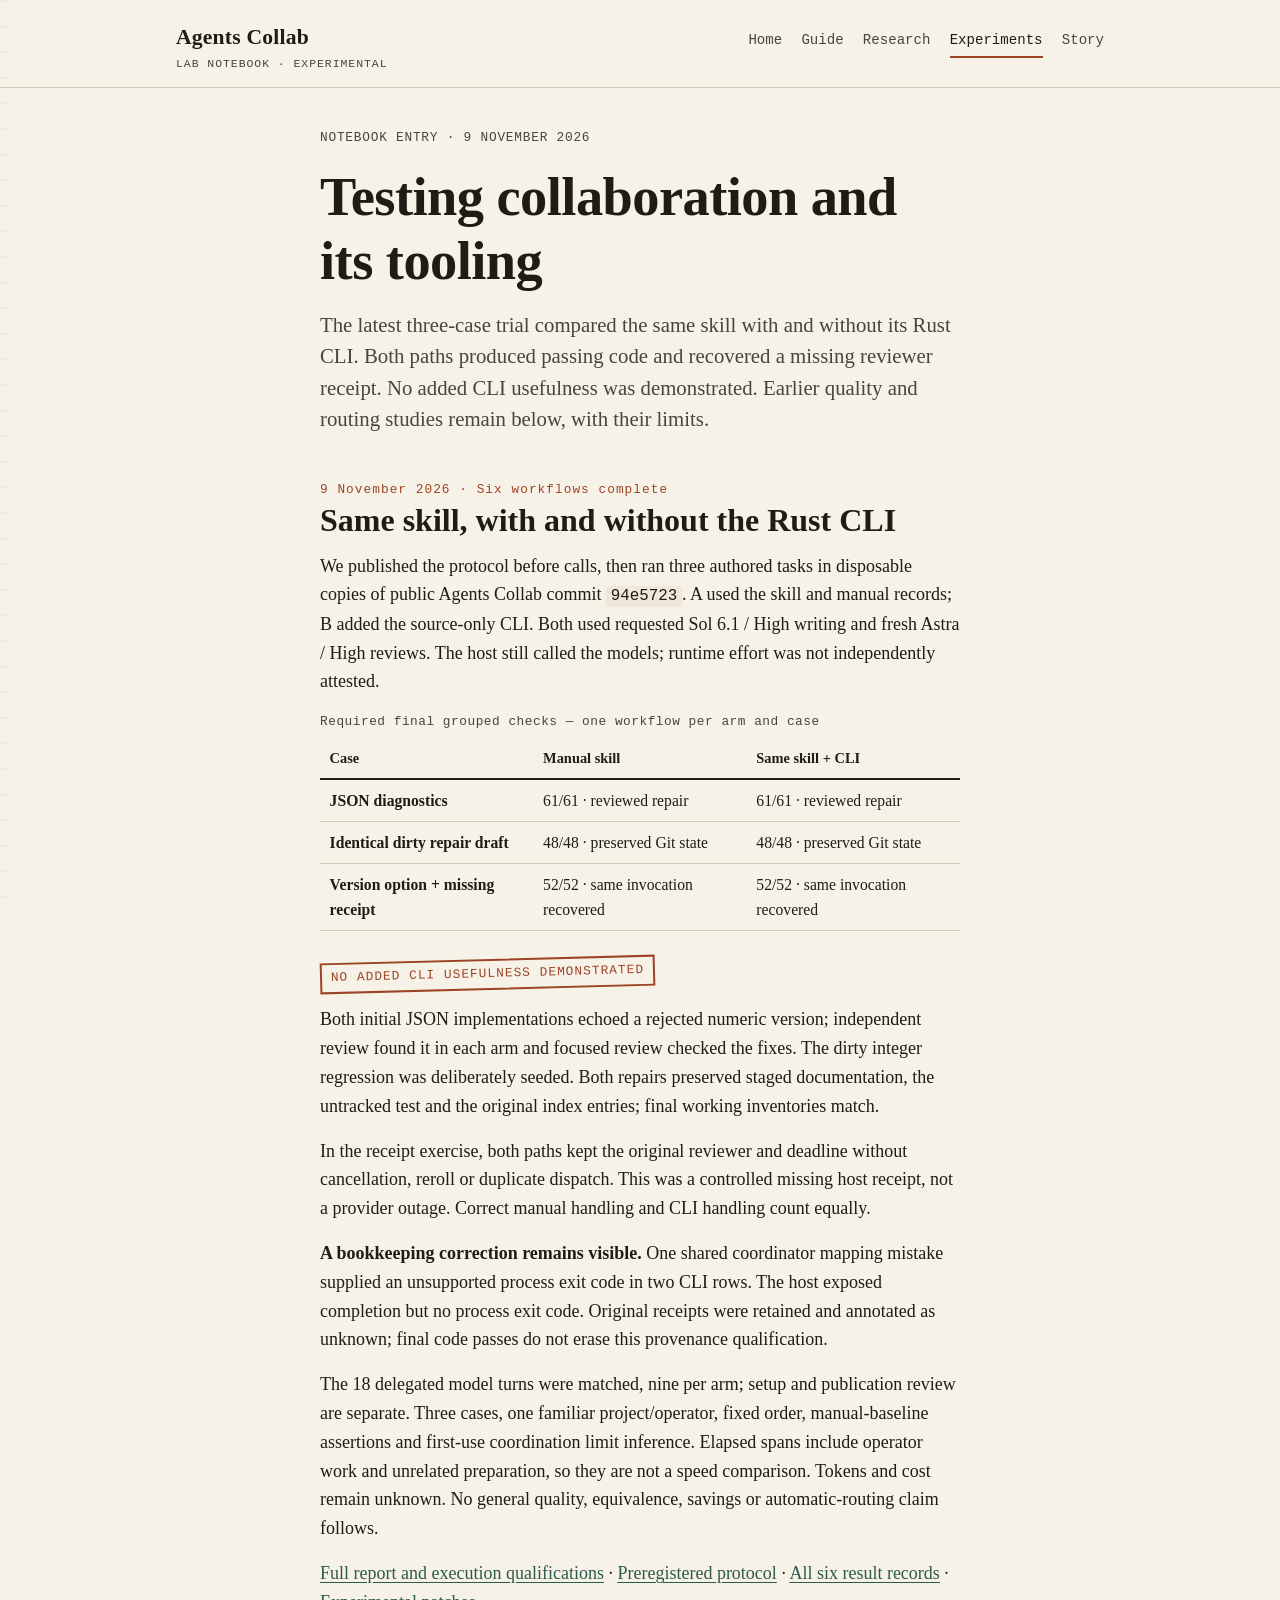
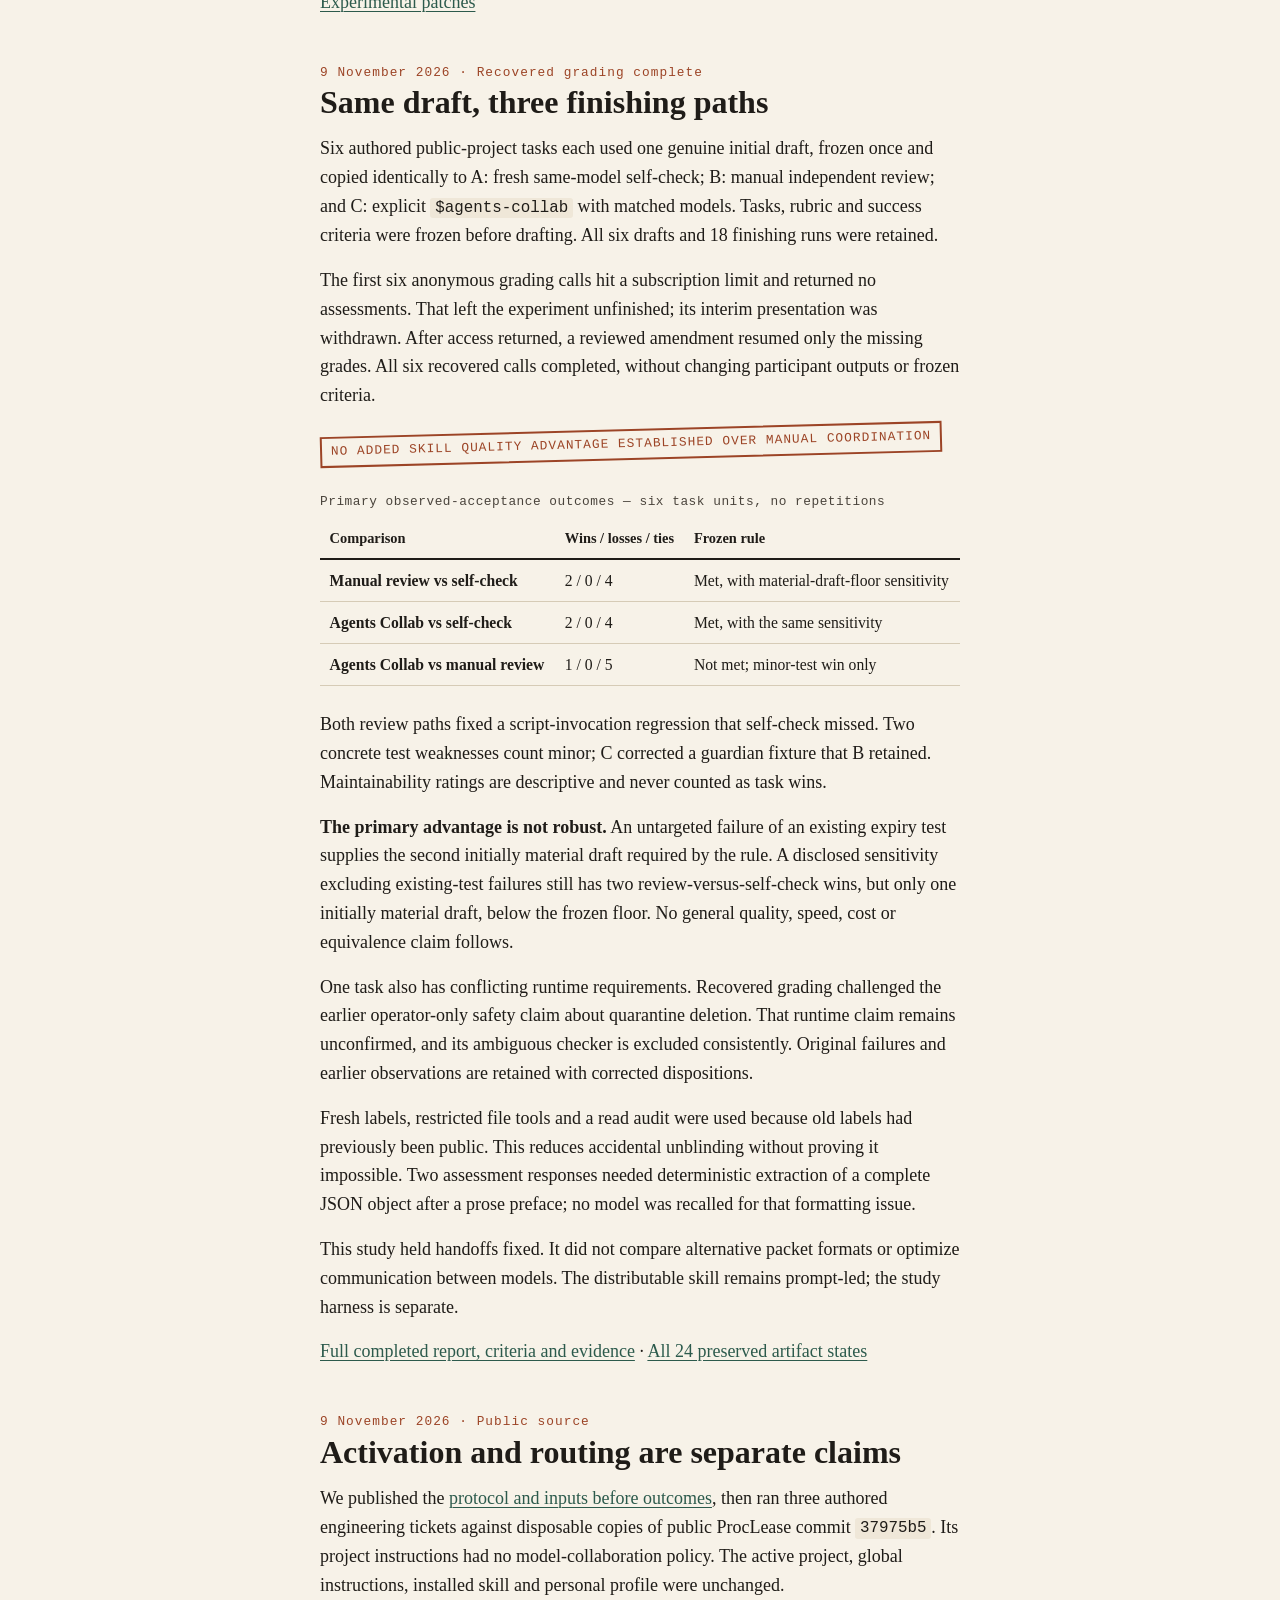
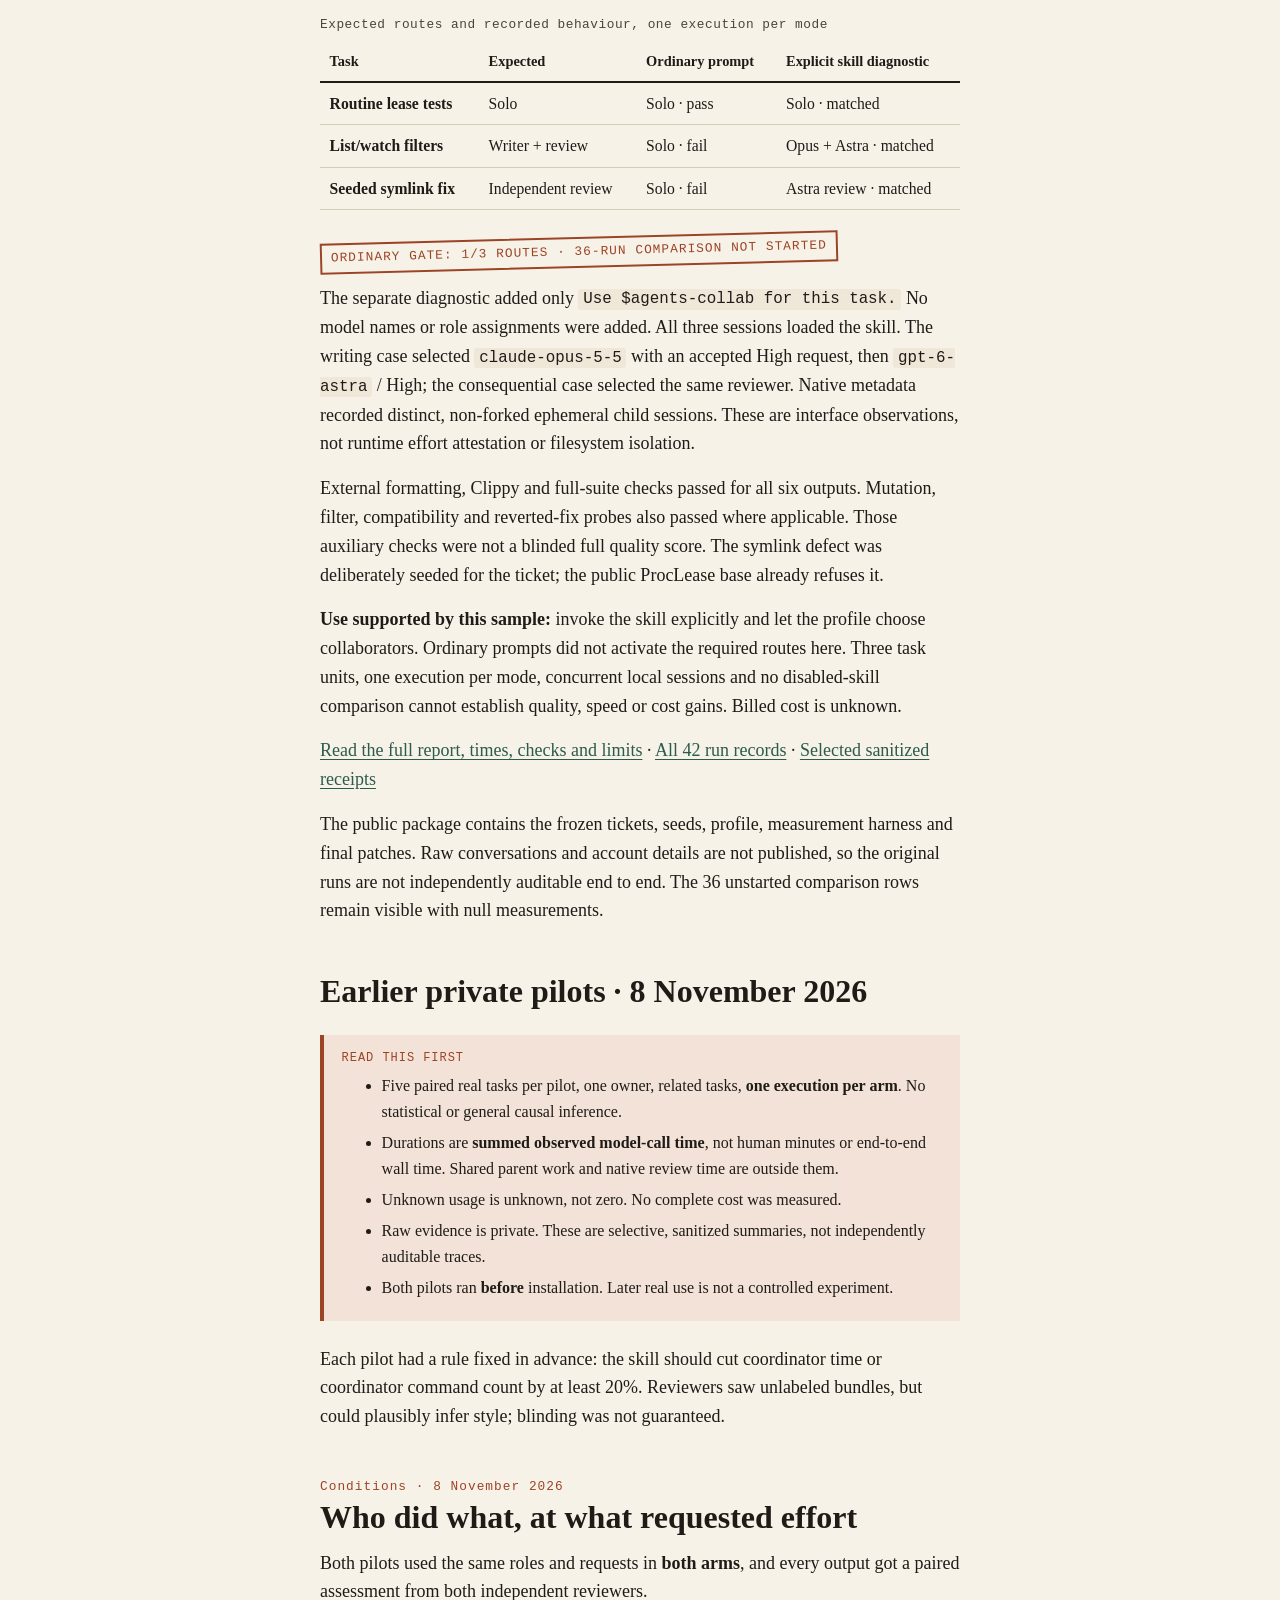
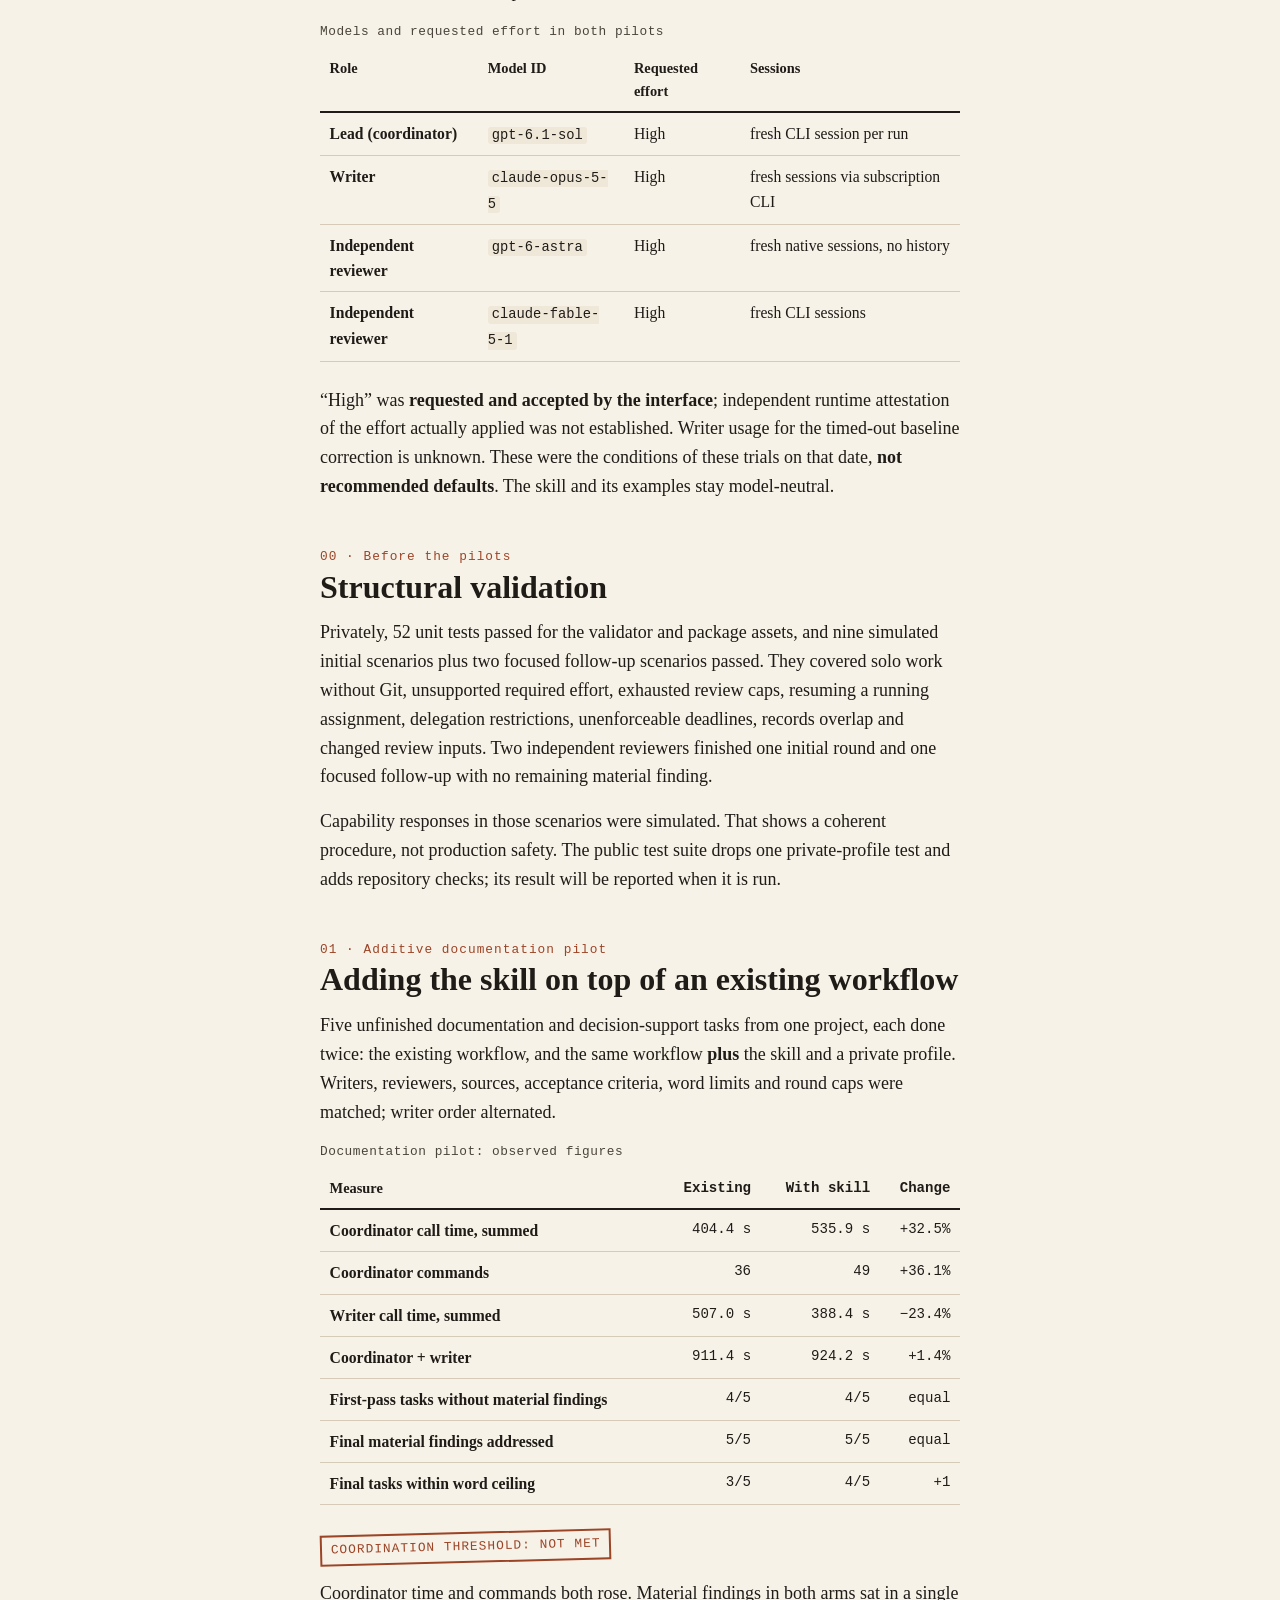
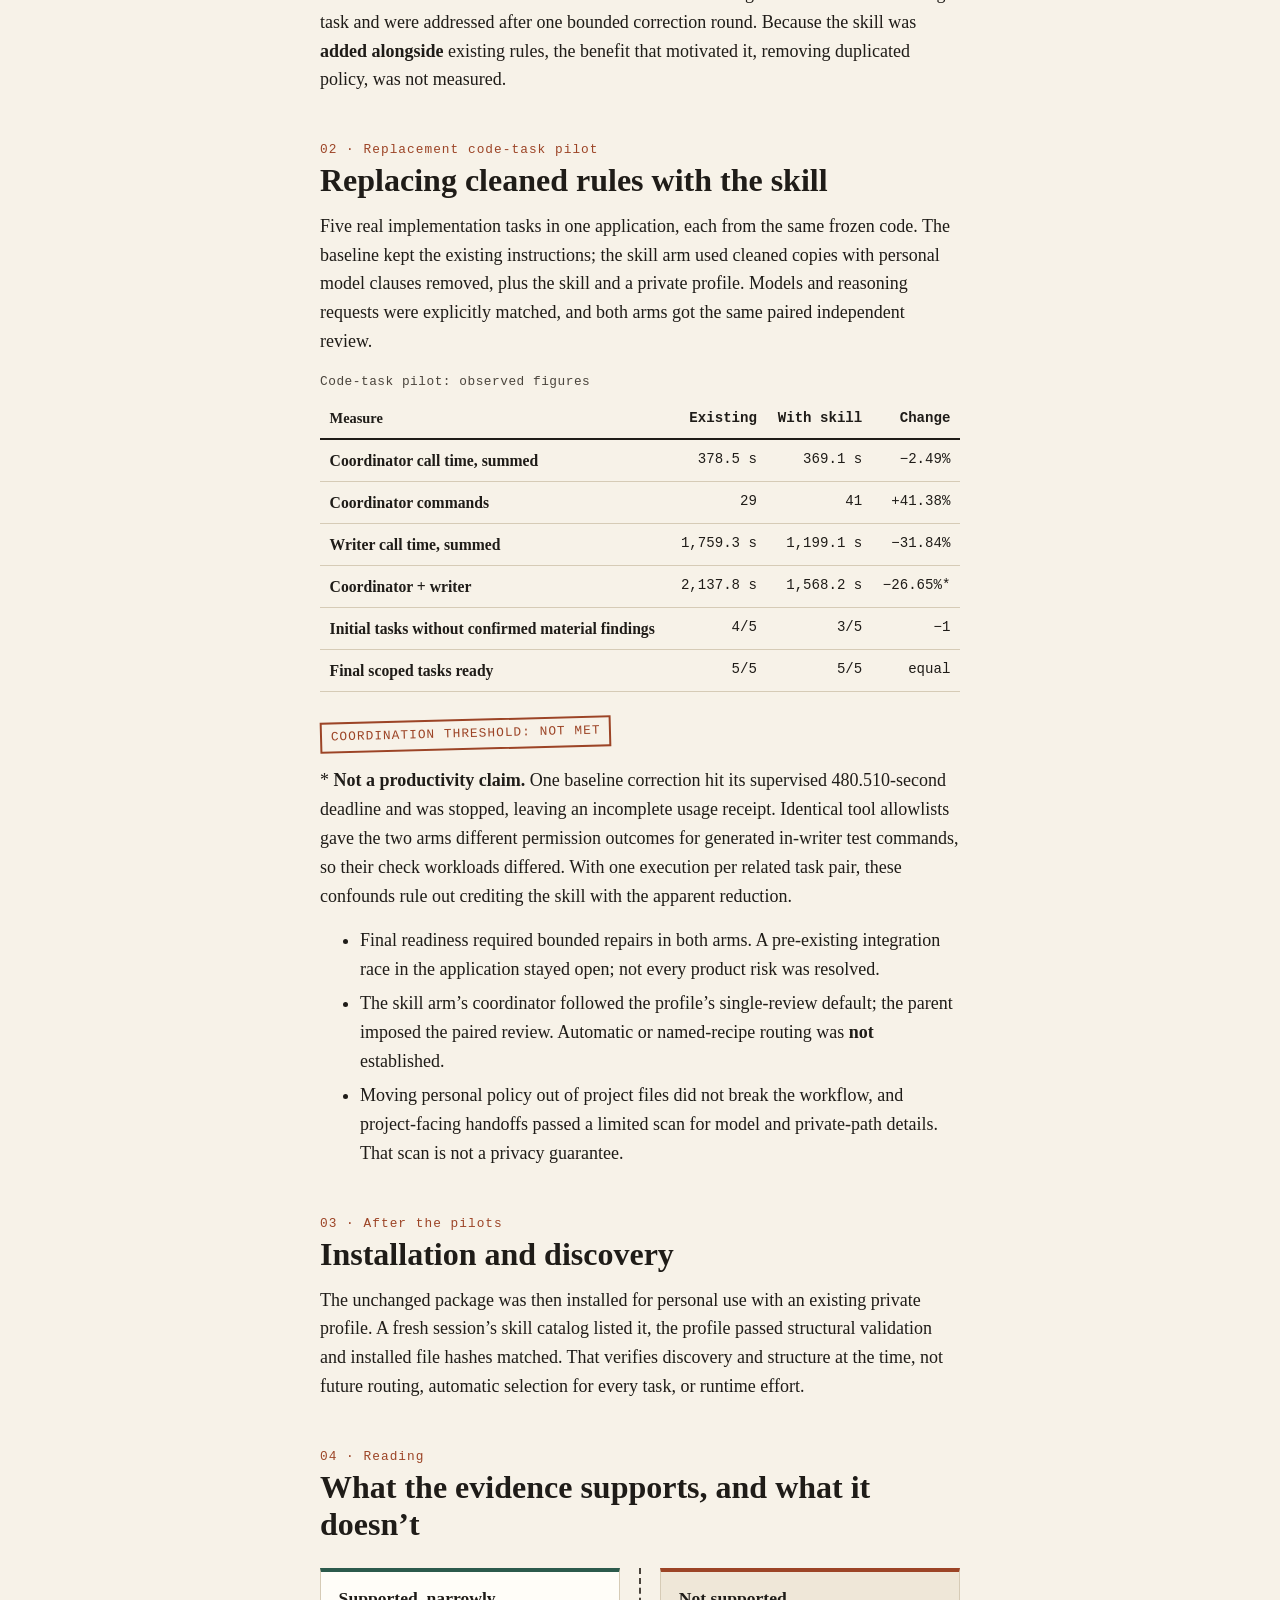
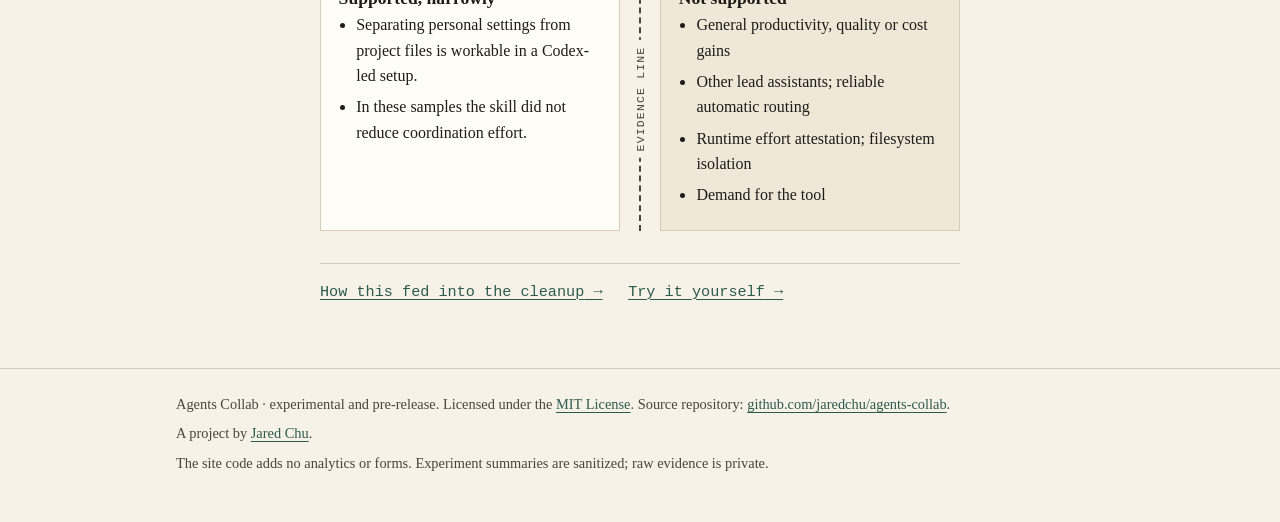
==== commit c6f72ae9: "Report manual versus Rust CLI pilot with retained limitations" ====
--- a/website/experiments/index.html
+++ b/website/experiments/index.html
@@ -7,7 +7,7 @@
   <link rel="icon" href="../assets/favicon-32.png" type="image/png" sizes="32x32">
   <link rel="apple-touch-icon" href="../assets/apple-touch-icon.png" sizes="180x180">
   <title>Experiments — Agents Collab</title>
-  <meta name="description" content="A completed quality-first pilot, public routing gate and earlier Agents Collab trials, with criteria, recovered grading and limitations.">
+  <meta name="description" content="Manual versus Rust CLI, independent review, routing and earlier Agents Collab trials, with frozen criteria and limitations.">
   <link rel="stylesheet" href="../assets/site.css">
   <script src="../assets/site.js" defer></script>
 </head>
@@ -31,8 +31,28 @@
   <main id="main">
     <article class="page">
       <p class="kicker">Notebook entry · 9 November 2026</p>
-      <h1>A completed quality pilot, with limits</h1>
-      <p class="lede">Independent review corrected a reproduced regression missed by self-check. The skill did not establish an added quality advantage over manual coordination. All required grading is complete; the interrupted attempts and methodological limits remain visible.</p>
+      <h1>Testing collaboration and its tooling</h1>
+      <p class="lede">The latest three-case trial compared the same skill with and without its Rust CLI. Both paths produced passing code and recovered a missing reviewer receipt. No added CLI usefulness was demonstrated. Earlier quality and routing studies remain below, with their limits.</p>
+
+      <h2 id="cli-usefulness"><span class="num">9 November 2026 · Six workflows complete</span>Same skill, with and without the Rust CLI</h2>
+      <p>We published the protocol before calls, then ran three authored tasks in disposable copies of public Agents Collab commit <code>94e5723</code>. A used the skill and manual records; B added the source-only CLI. Both used requested Sol 6.1 / High writing and fresh Astra / High reviews. The host still called the models; runtime effort was not independently attested.</p>
+      <div class="table-wrap" role="region" aria-labelledby="cli-caption" tabindex="0">
+        <table>
+          <caption id="cli-caption">Required final grouped checks — one workflow per arm and case</caption>
+          <thead><tr><th scope="col">Case</th><th scope="col">Manual skill</th><th scope="col">Same skill + CLI</th></tr></thead>
+          <tbody>
+            <tr><th scope="row">JSON diagnostics</th><td>61/61 · reviewed repair</td><td>61/61 · reviewed repair</td></tr>
+            <tr><th scope="row">Identical dirty repair draft</th><td>48/48 · preserved Git state</td><td>48/48 · preserved Git state</td></tr>
+            <tr><th scope="row">Version option + missing receipt</th><td>52/52 · same invocation recovered</td><td>52/52 · same invocation recovered</td></tr>
+          </tbody>
+        </table>
+      </div>
+      <p class="stamp">No added CLI usefulness demonstrated</p>
+      <p>Both initial JSON implementations echoed a rejected numeric version; independent review found it in each arm and focused review checked the fixes. The dirty integer regression was deliberately seeded. Both repairs preserved staged documentation, the untracked test and the original index entries; final working inventories match.</p>
+      <p>In the receipt exercise, both paths kept the original reviewer and deadline without cancellation, reroll or duplicate dispatch. This was a controlled missing host receipt, not a provider outage. Correct manual handling and CLI handling count equally.</p>
+      <p><strong>A bookkeeping correction remains visible.</strong> One shared coordinator mapping mistake supplied an unsupported process exit code in two CLI rows. The host exposed completion but no process exit code. Original receipts were retained and annotated as unknown; final code passes do not erase this provenance qualification.</p>
+      <p>The 18 delegated model turns were matched, nine per arm; setup and publication review are separate. Three cases, one familiar project/operator, fixed order, manual-baseline assertions and first-use coordination limit inference. Elapsed spans include operator work and unrelated preparation, so they are not a speed comparison. Tokens and cost remain unknown. No general quality, equivalence, savings or automatic-routing claim follows.</p>
+      <p><a href="https://github.com/jaredchu/agents-collab/blob/main/evals/cli-usefulness/2026-11-09/report.md">Full report and execution qualifications</a> · <a href="https://github.com/jaredchu/agents-collab/blob/8b18301dbf3750d8521f0ff305dc202713546fe0/evals/cli-usefulness/2026-11-09/protocol.md">Preregistered protocol</a> · <a href="https://github.com/jaredchu/agents-collab/blob/main/evals/cli-usefulness/2026-11-09/results.json">All six result records</a> · <a href="https://github.com/jaredchu/agents-collab/tree/main/evals/cli-usefulness/2026-11-09/artifacts">Experimental patches</a></p>
 
       <h2 id="quality-pilot"><span class="num">9 November 2026 · Recovered grading complete</span>Same draft, three finishing paths</h2>
       <p>Six authored public-project tasks each used one genuine initial draft, frozen once and copied identically to A: fresh same-model self-check; B: manual independent review; and C: explicit <code>$agents-collab</code> with matched models. Tasks, rubric and success criteria were frozen before drafting. All six drafts and 18 finishing runs were retained.</p>
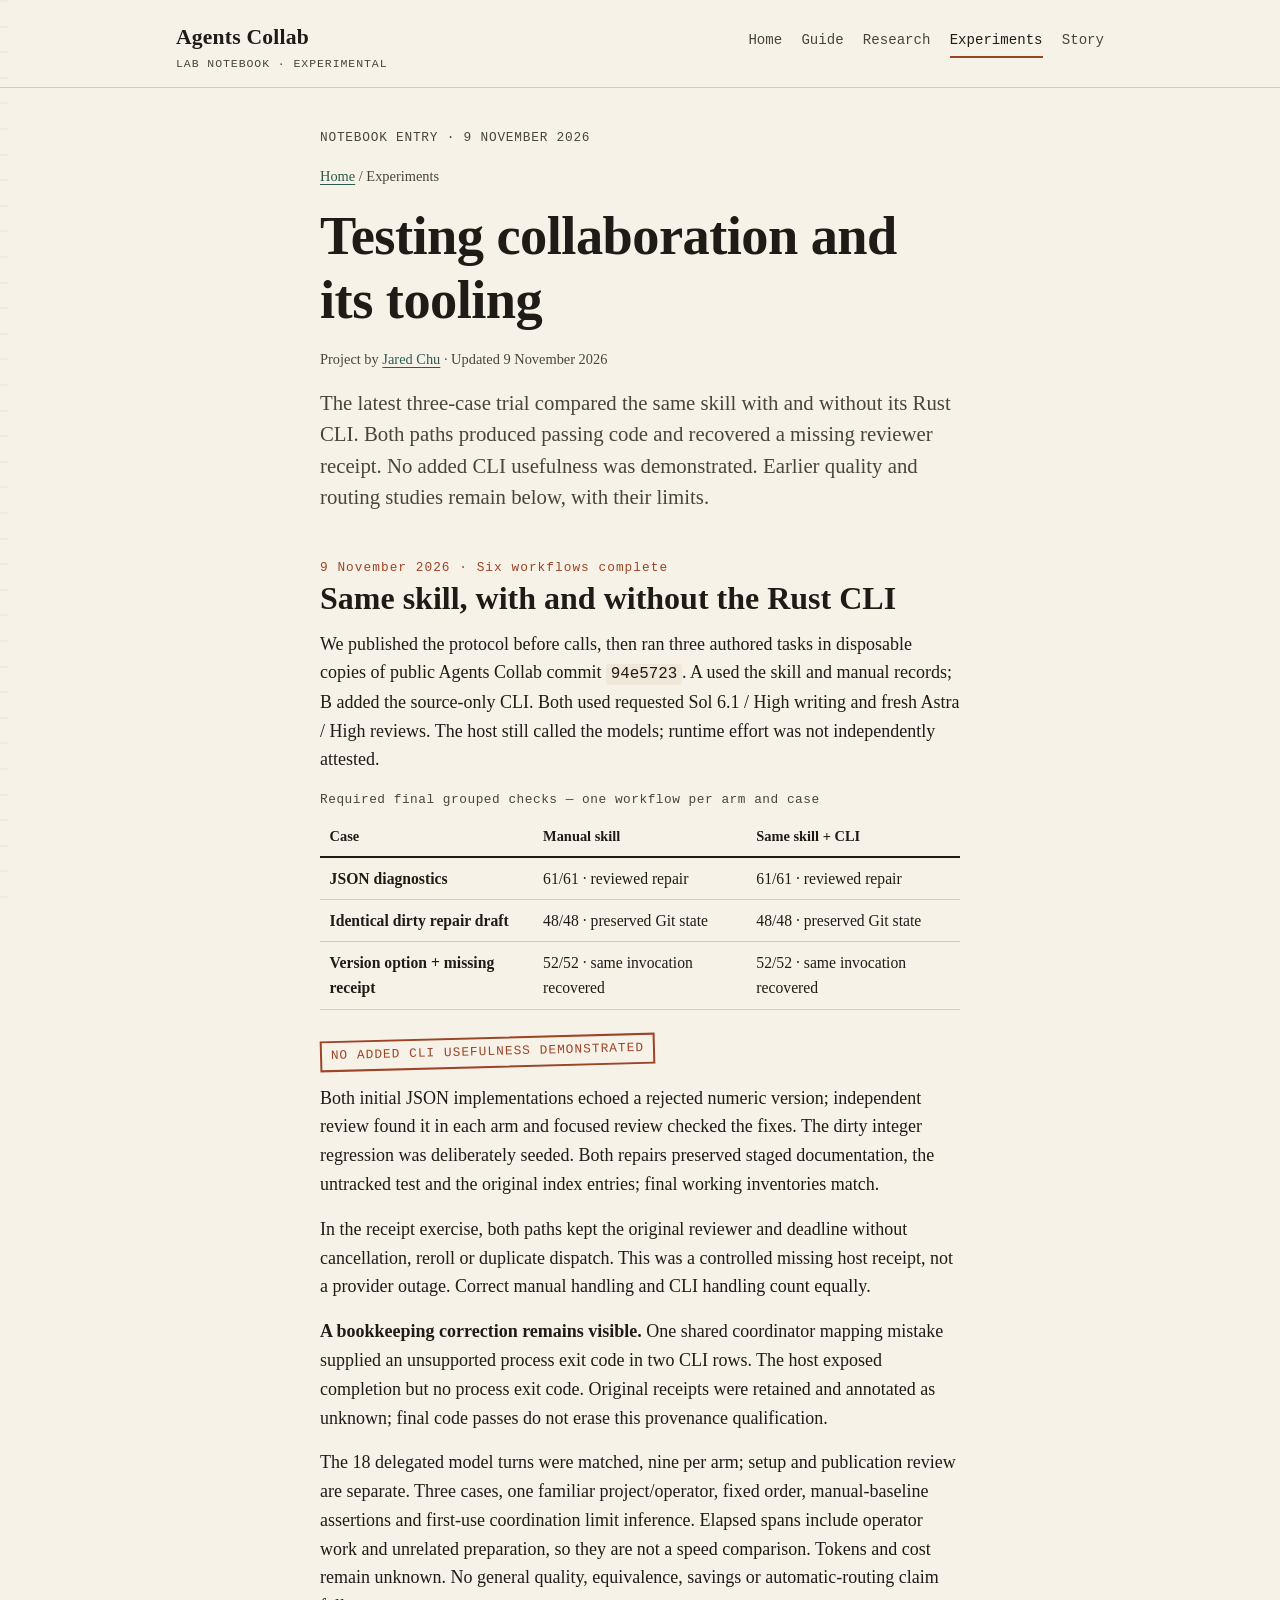
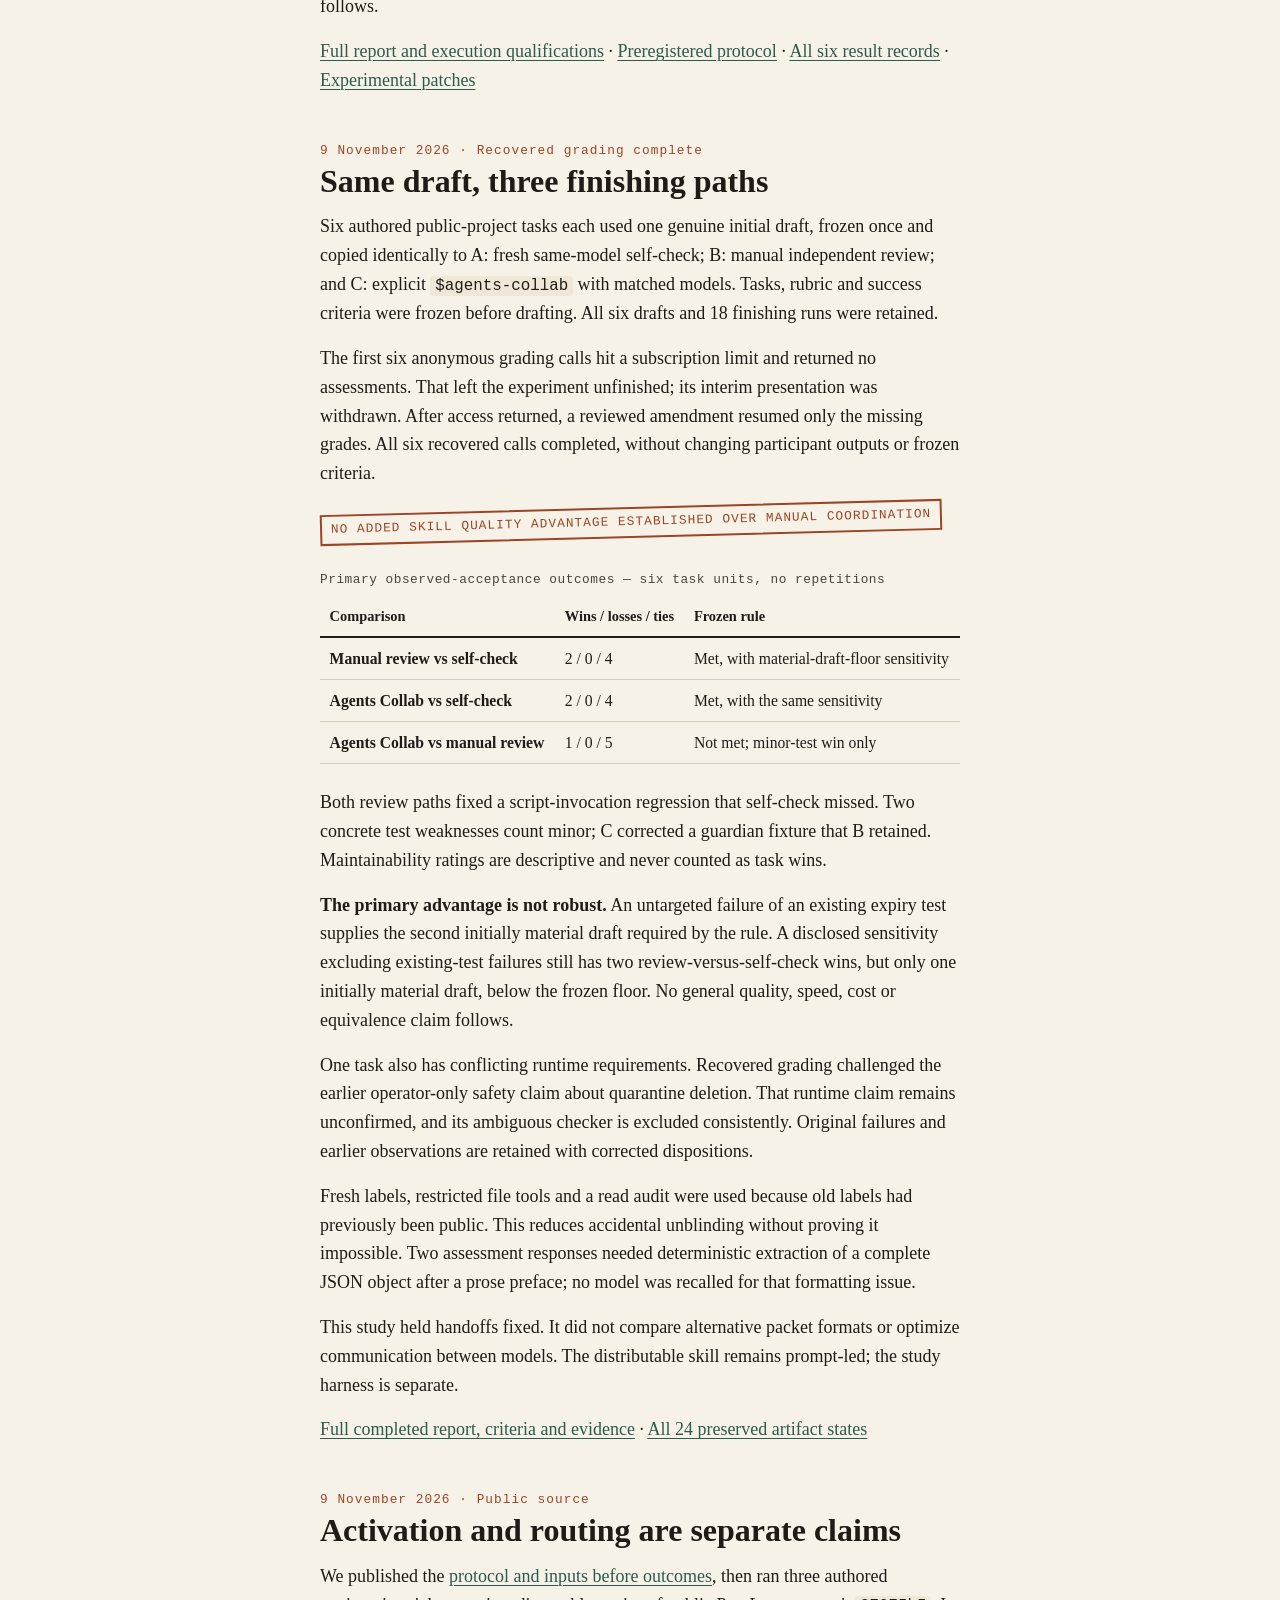
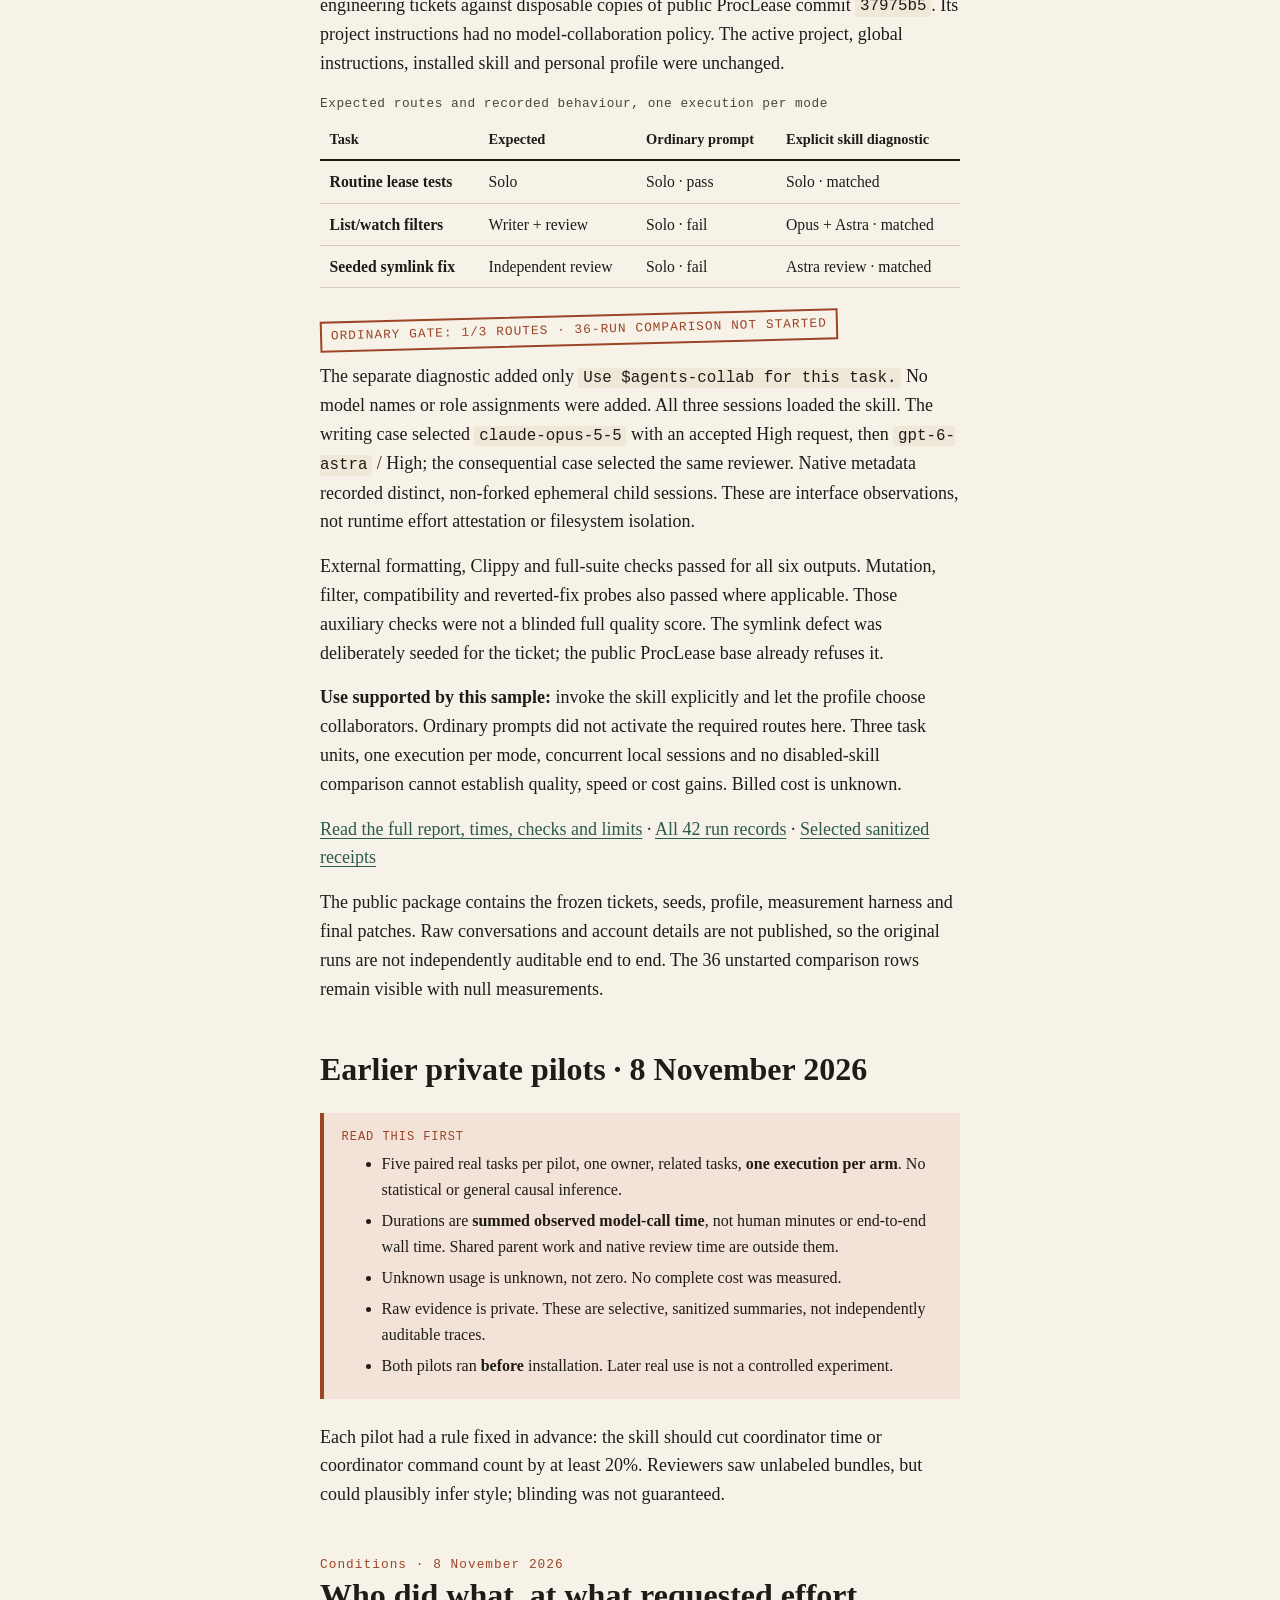
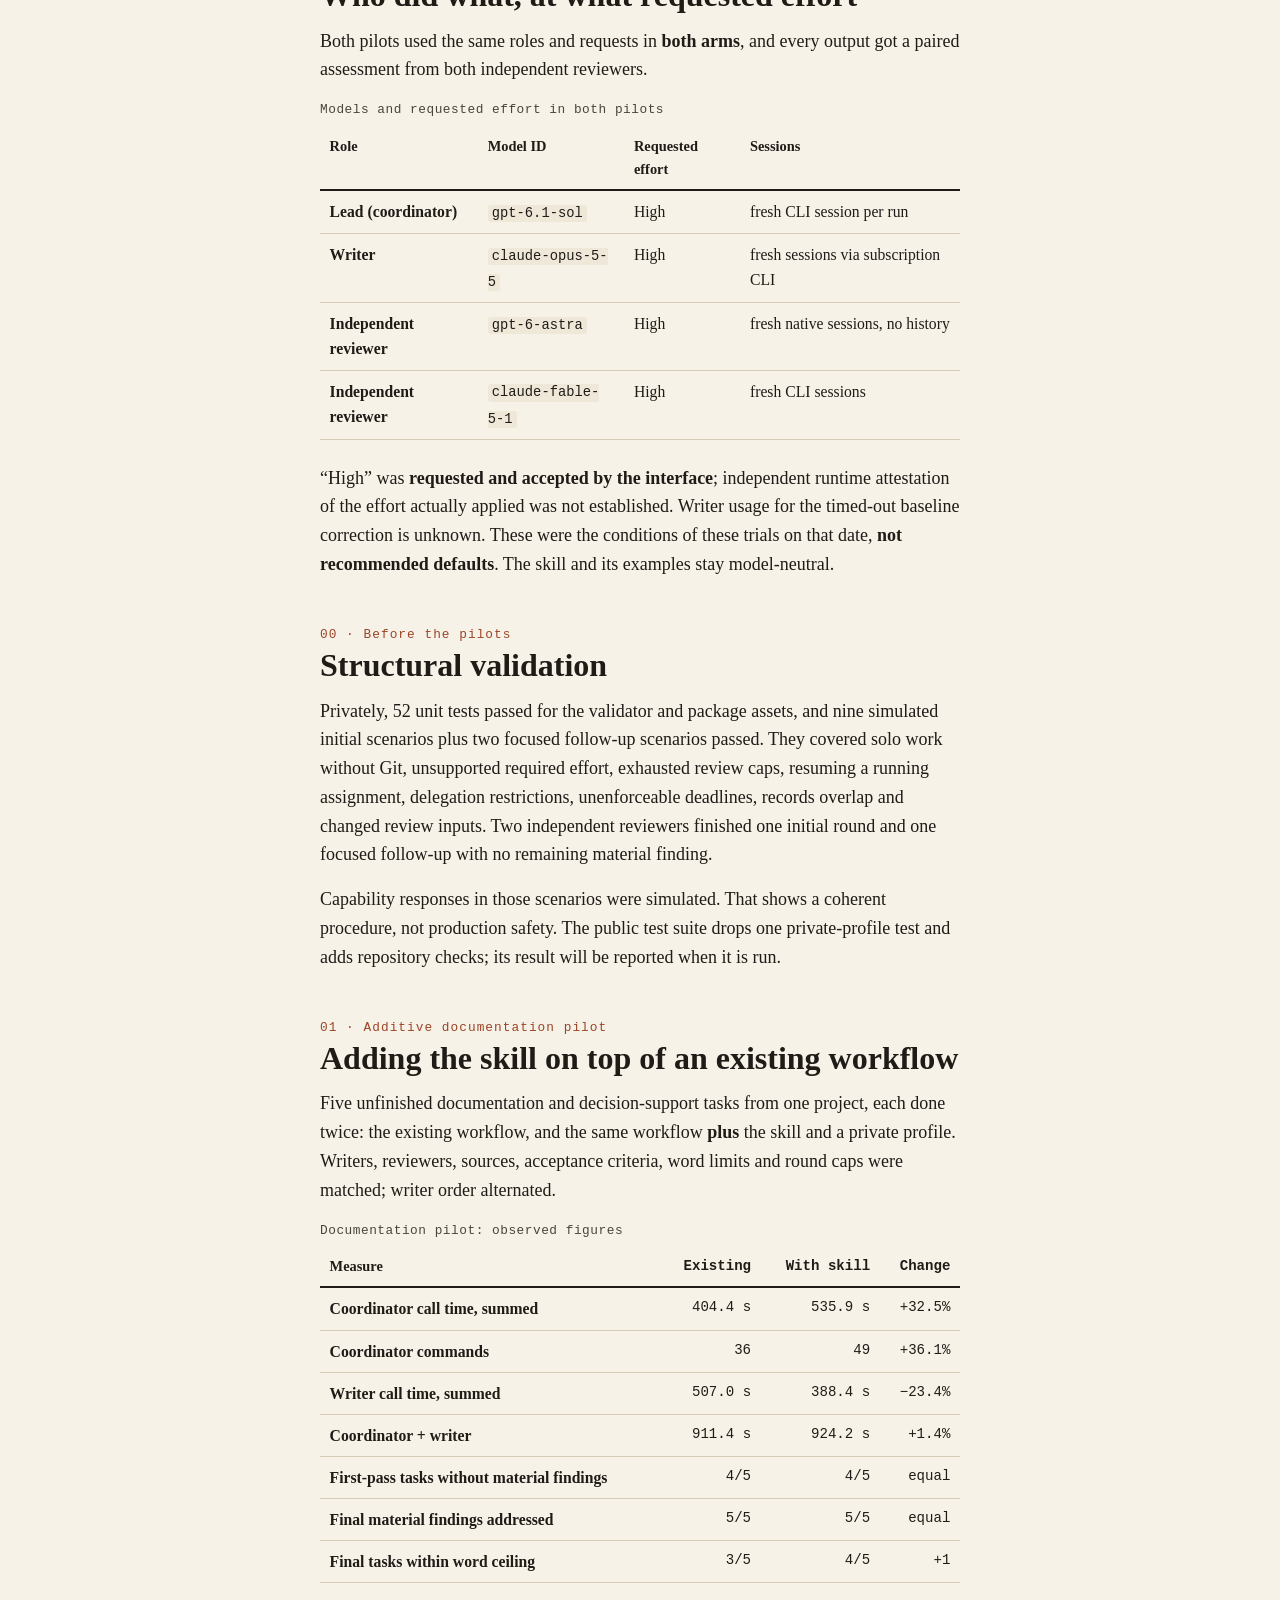
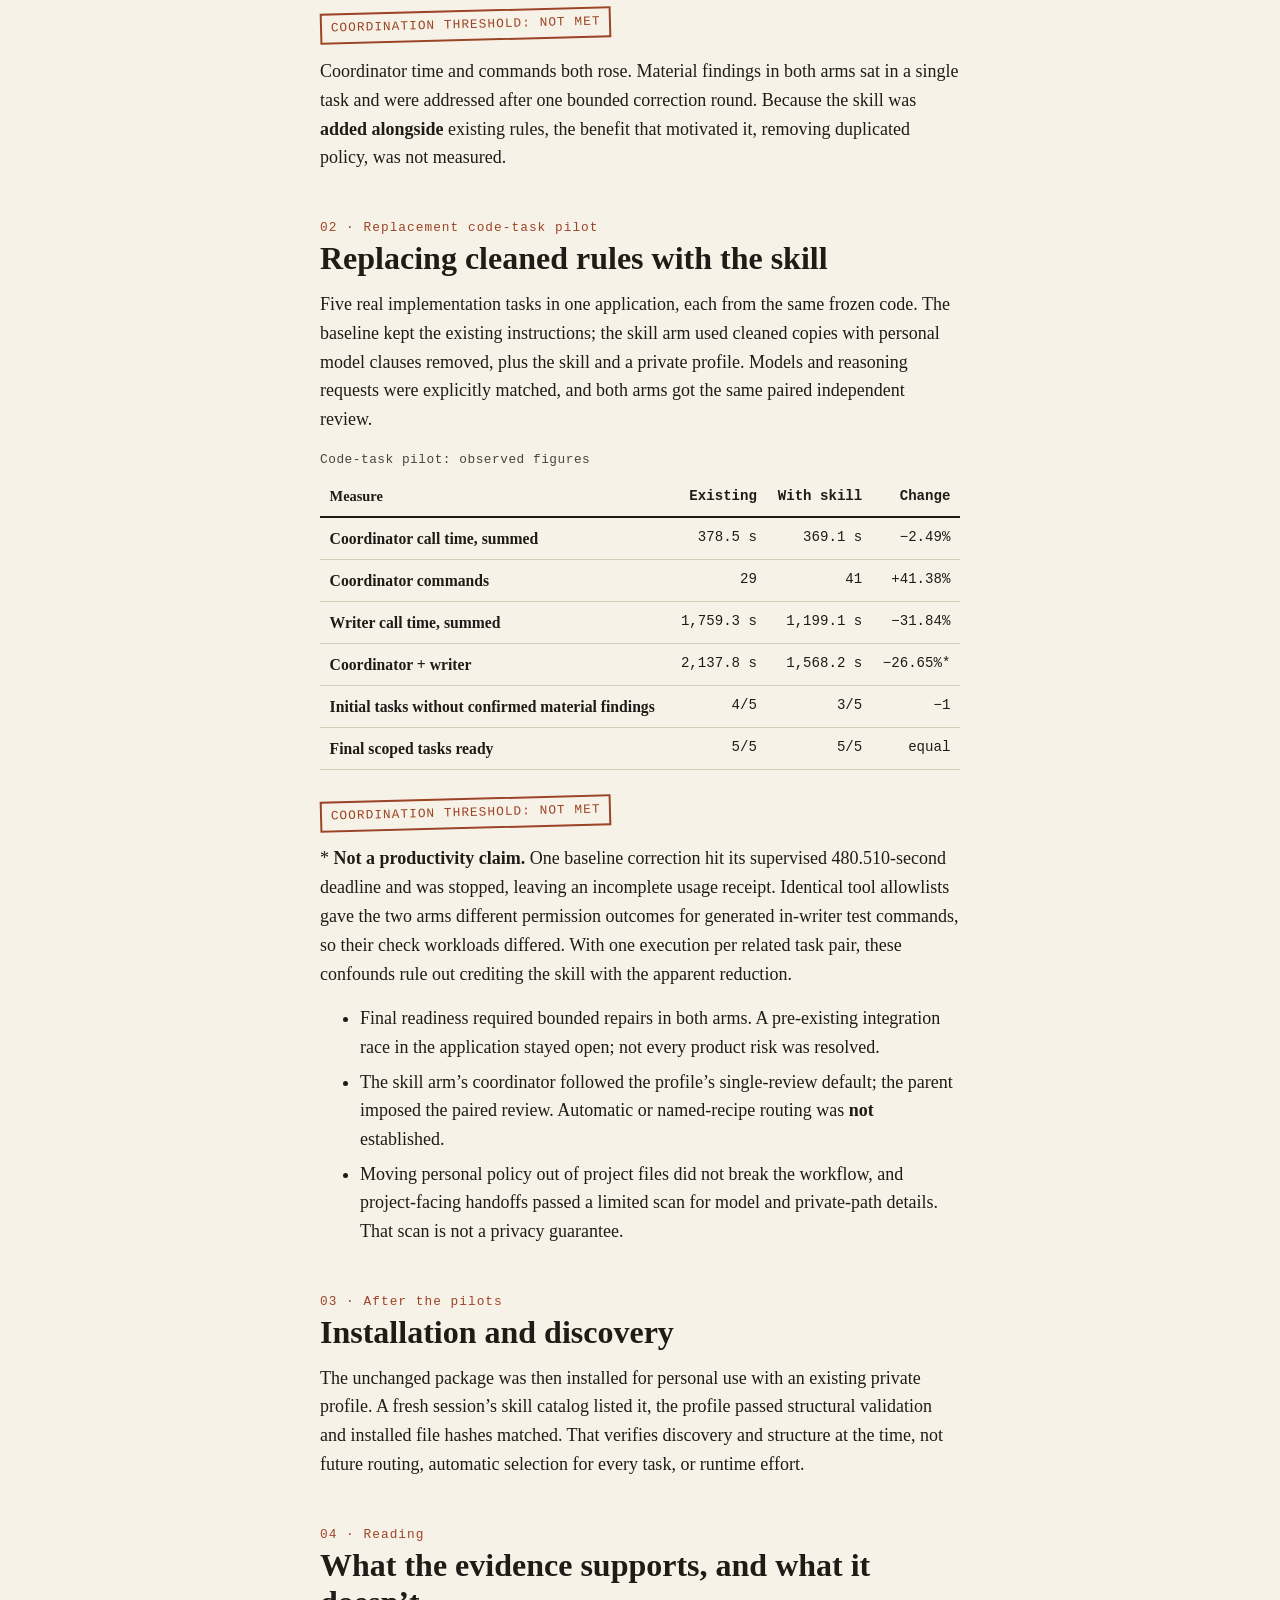
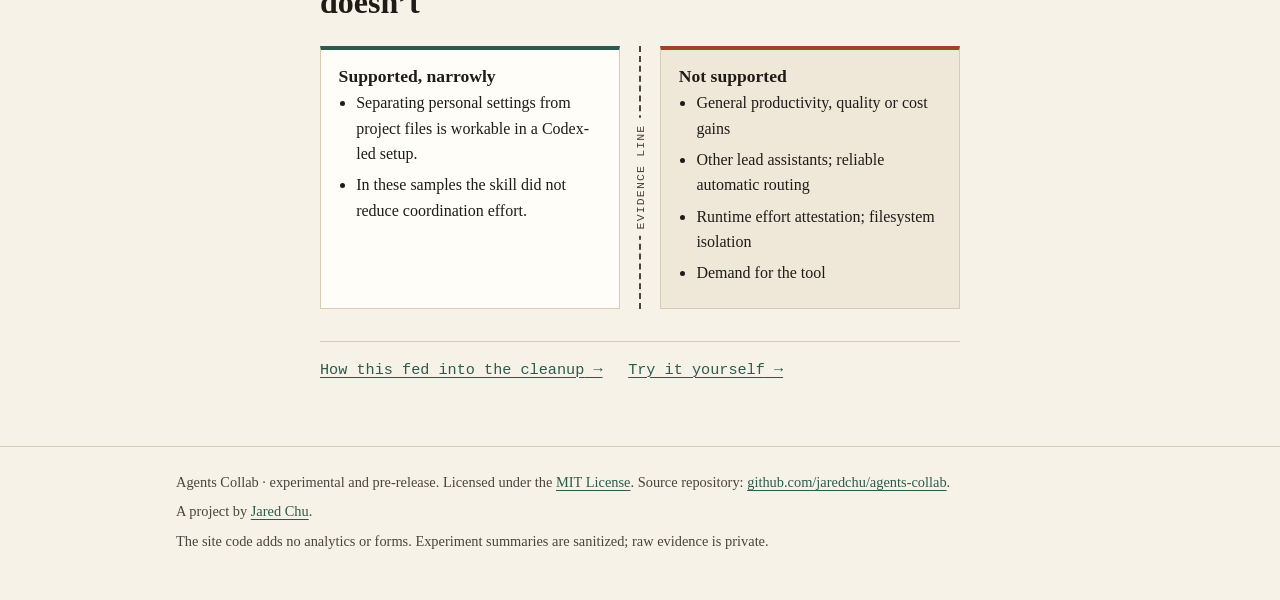
==== commit 86c99408: "Move site to Cloudflare Pages with SEO discovery and automatic deployment" ====
--- a/website/experiments/index.html
+++ b/website/experiments/index.html
@@ -6,10 +6,28 @@
   <link rel="icon" href="../favicon.ico" type="image/x-icon" sizes="16x16 32x32 48x48">
   <link rel="icon" href="../assets/favicon-32.png" type="image/png" sizes="32x32">
   <link rel="apple-touch-icon" href="../assets/apple-touch-icon.png" sizes="180x180">
-  <title>Experiments — Agents Collab</title>
-  <meta name="description" content="Manual versus Rust CLI, independent review, routing and earlier Agents Collab trials, with frozen criteria and limitations.">
+  <title>AI collaboration experiments and results — Agents Collab</title>
+  <meta name="description" content="Read Agents Collab experiments on independent review, skill activation and the Rust CLI, with methods, results, source artifacts and limitations.">
   <link rel="stylesheet" href="../assets/site.css">
   <script src="../assets/site.js" defer></script>
+  <link rel="canonical" href="https://agents-collab.com/experiments/">
+  <meta name="author" content="Jared Chu">
+  <meta name="robots" content="index, follow, max-image-preview:large">
+  <meta property="og:type" content="website">
+  <meta property="og:site_name" content="Agents Collab">
+  <meta property="og:title" content="AI collaboration experiments and results — Agents Collab">
+  <meta property="og:description" content="Read Agents Collab experiments on independent review, skill activation and the Rust CLI, with methods, results, source artifacts and limitations.">
+  <meta property="og:url" content="https://agents-collab.com/experiments/">
+  <meta property="og:image" content="https://agents-collab.com/assets/mark.png">
+  <meta property="og:image:width" content="512">
+  <meta property="og:image:height" content="512">
+  <meta property="og:image:alt" content="Agents Collab abstract evergreen and rust mark">
+  <meta name="twitter:card" content="summary">
+  <meta name="twitter:title" content="AI collaboration experiments and results — Agents Collab">
+  <meta name="twitter:description" content="Read Agents Collab experiments on independent review, skill activation and the Rust CLI, with methods, results, source artifacts and limitations.">
+  <meta name="twitter:image" content="https://agents-collab.com/assets/mark.png">
+  <link rel="alternate" type="application/json" href="https://agents-collab.com/manifest.json" title="Agents Collab content map">
+  <script type="application/ld+json">{"@context":"https://schema.org","@graph":[{"@type":"Person","@id":"https://agents-collab.com/#creator","name":"Jared Chu","url":"https://cv.jaredchu.com/"},{"@type":"SoftwareSourceCode","@id":"https://agents-collab.com/#project","name":"Agents Collab","url":"https://agents-collab.com/","description":"Experimental agent skill for configured collaboration and independent reviews, with an optional local Rust record backend.","codeRepository":"https://github.com/jaredchu/agents-collab","license":"https://github.com/jaredchu/agents-collab/blob/main/LICENSE","creator":{"@id":"https://agents-collab.com/#creator"}},{"@type":"WebSite","@id":"https://agents-collab.com/#website","name":"Agents Collab","url":"https://agents-collab.com/","inLanguage":"en","creator":{"@id":"https://agents-collab.com/#creator"},"about":{"@id":"https://agents-collab.com/#project"}},{"@type":"CollectionPage","@id":"https://agents-collab.com/experiments/#page","url":"https://agents-collab.com/experiments/","name":"AI collaboration experiments and results — Agents Collab","description":"Read Agents Collab experiments on independent review, skill activation and the Rust CLI, with methods, results, source artifacts and limitations.","inLanguage":"en","dateModified":"2026-11-09","isPartOf":{"@id":"https://agents-collab.com/#website"},"about":{"@id":"https://agents-collab.com/#project"},"breadcrumb":{"@id":"https://agents-collab.com/experiments/#breadcrumb"}},{"@type":"BreadcrumbList","@id":"https://agents-collab.com/experiments/#breadcrumb","itemListElement":[{"@type":"ListItem","position":1,"name":"Home","item":"https://agents-collab.com/"},{"@type":"ListItem","position":2,"name":"Experiments","item":"https://agents-collab.com/experiments/"}]}]}</script>
 </head>
 <body>
   <a class="skip-link" href="#main">Skip to content</a>
@@ -31,7 +49,9 @@
   <main id="main">
     <article class="page">
       <p class="kicker">Notebook entry · 9 November 2026</p>
+      <p class="breadcrumb"><a href="../">Home</a> / Experiments</p>
       <h1>Testing collaboration and its tooling</h1>
+      <p class="page-meta">Project by <a href="https://cv.jaredchu.com/">Jared Chu</a> · Updated <time datetime="2026-11-09">9 November 2026</time></p>
       <p class="lede">The latest three-case trial compared the same skill with and without its Rust CLI. Both paths produced passing code and recovered a missing reviewer receipt. No added CLI usefulness was demonstrated. Earlier quality and routing studies remain below, with their limits.</p>
 
       <h2 id="cli-usefulness"><span class="num">9 November 2026 · Six workflows complete</span>Same skill, with and without the Rust CLI</h2>
--- a/website/assets/site.css
+++ b/website/assets/site.css
@@ -134,6 +134,7 @@
   color: var(--ink-soft);
 }
 .lede { font-size: 1.3rem; line-height: 1.5; color: var(--ink-soft); }
+.page-meta, .breadcrumb { font-size: 0.9rem; color: var(--ink-soft); }
 
 hr { border: 0; border-top: 1px solid var(--rule); margin: 3rem 0; }
 
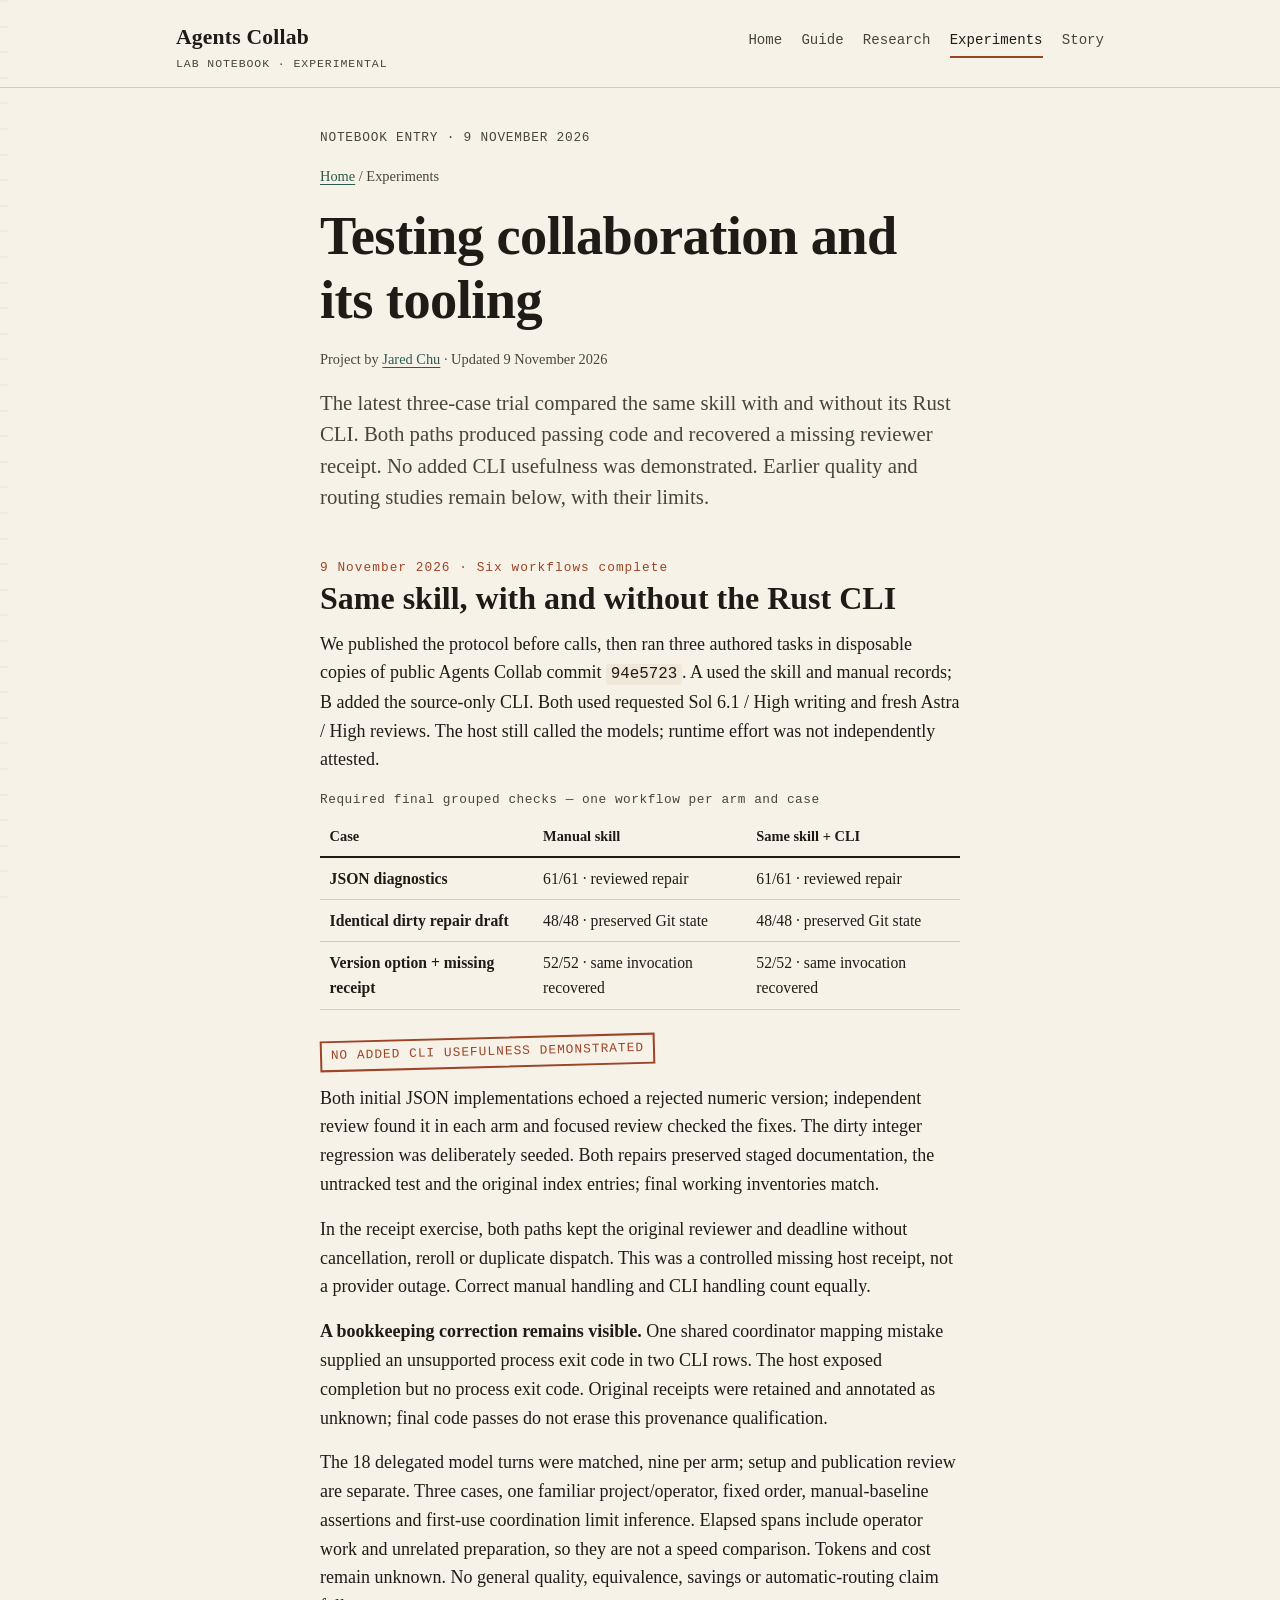
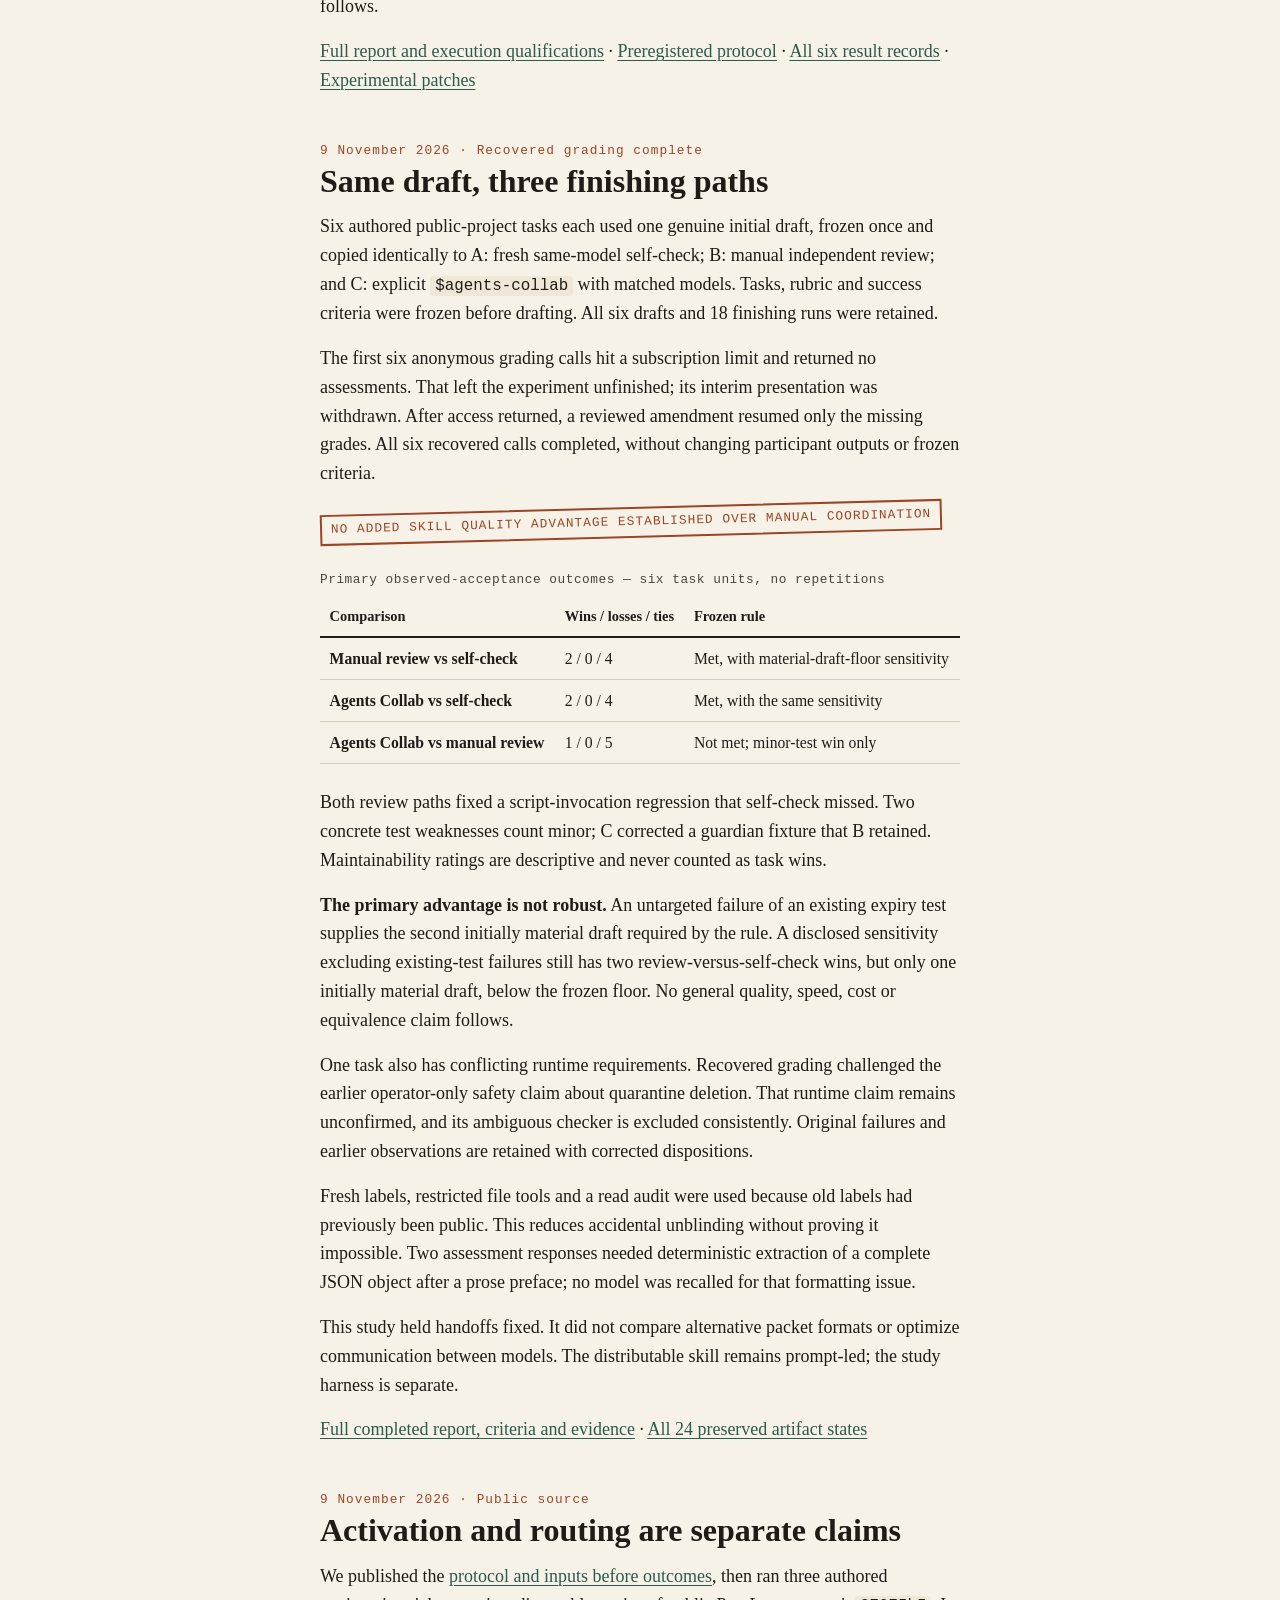
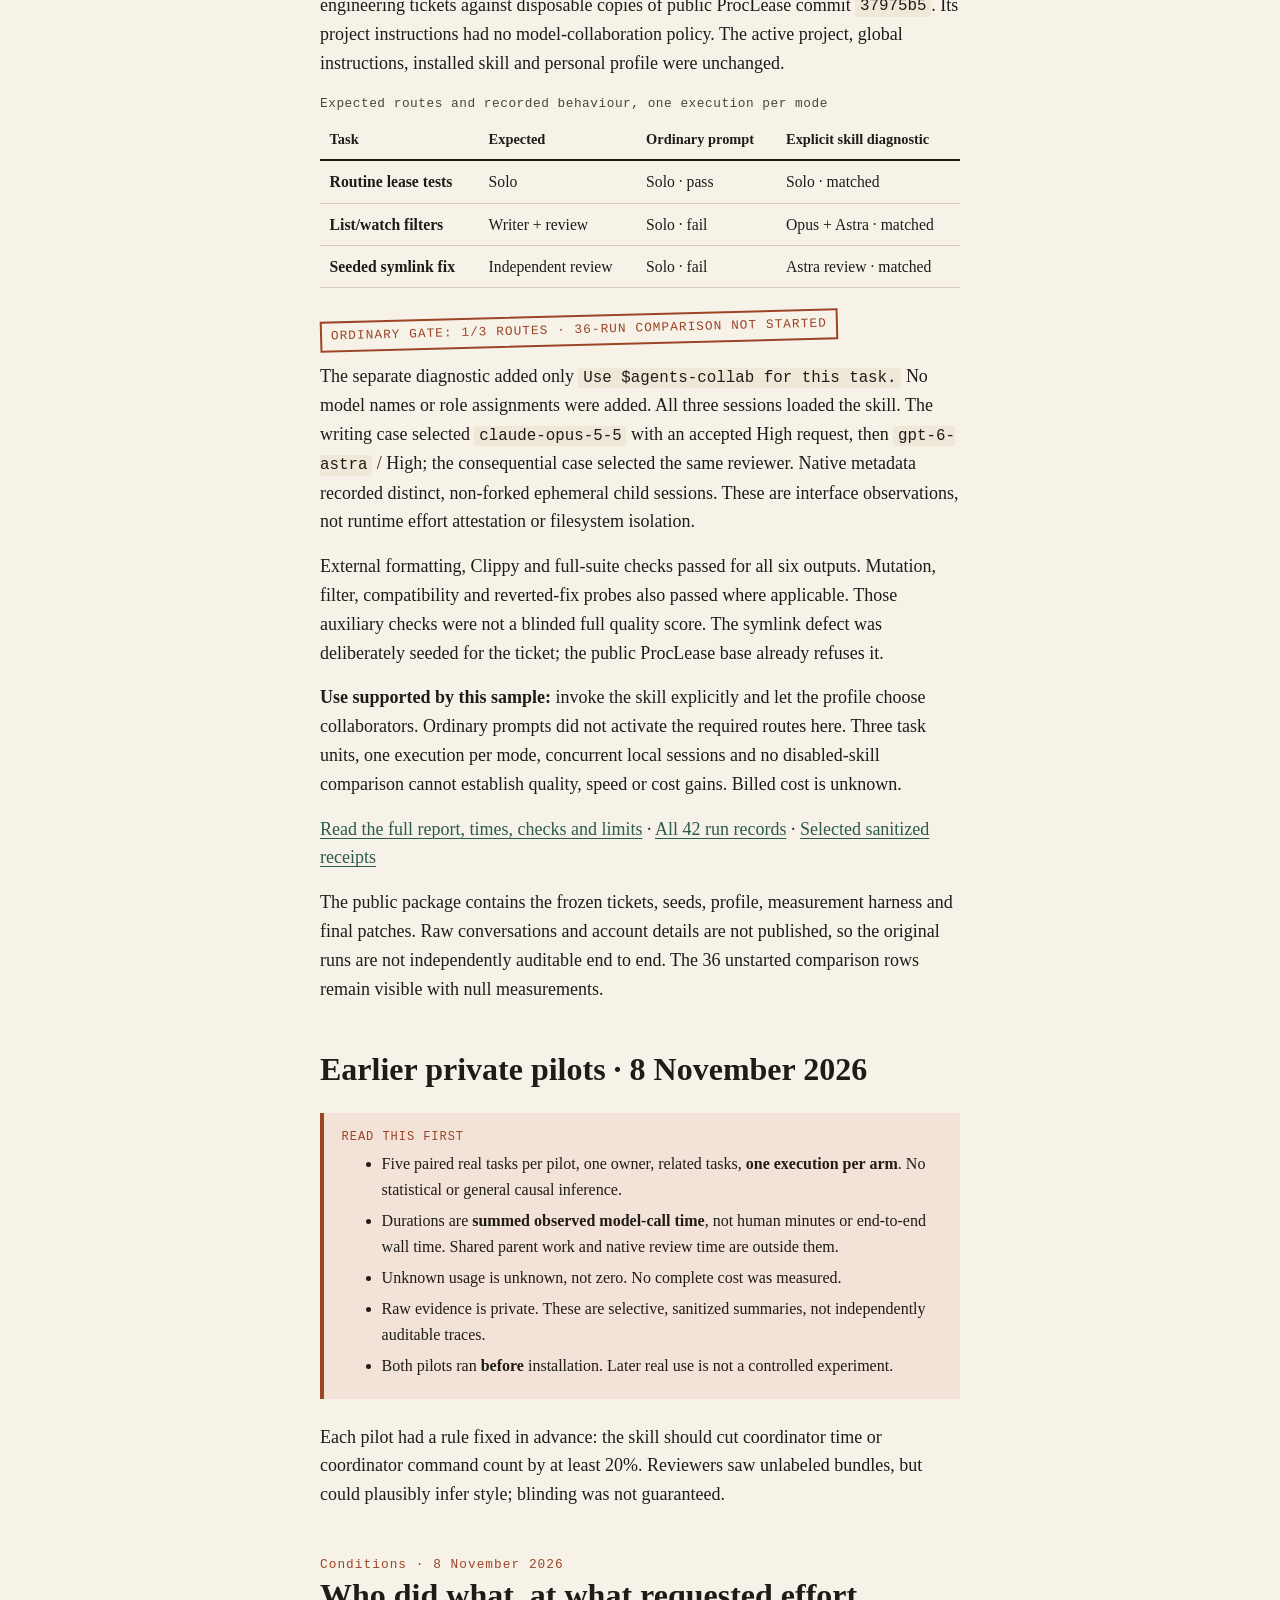
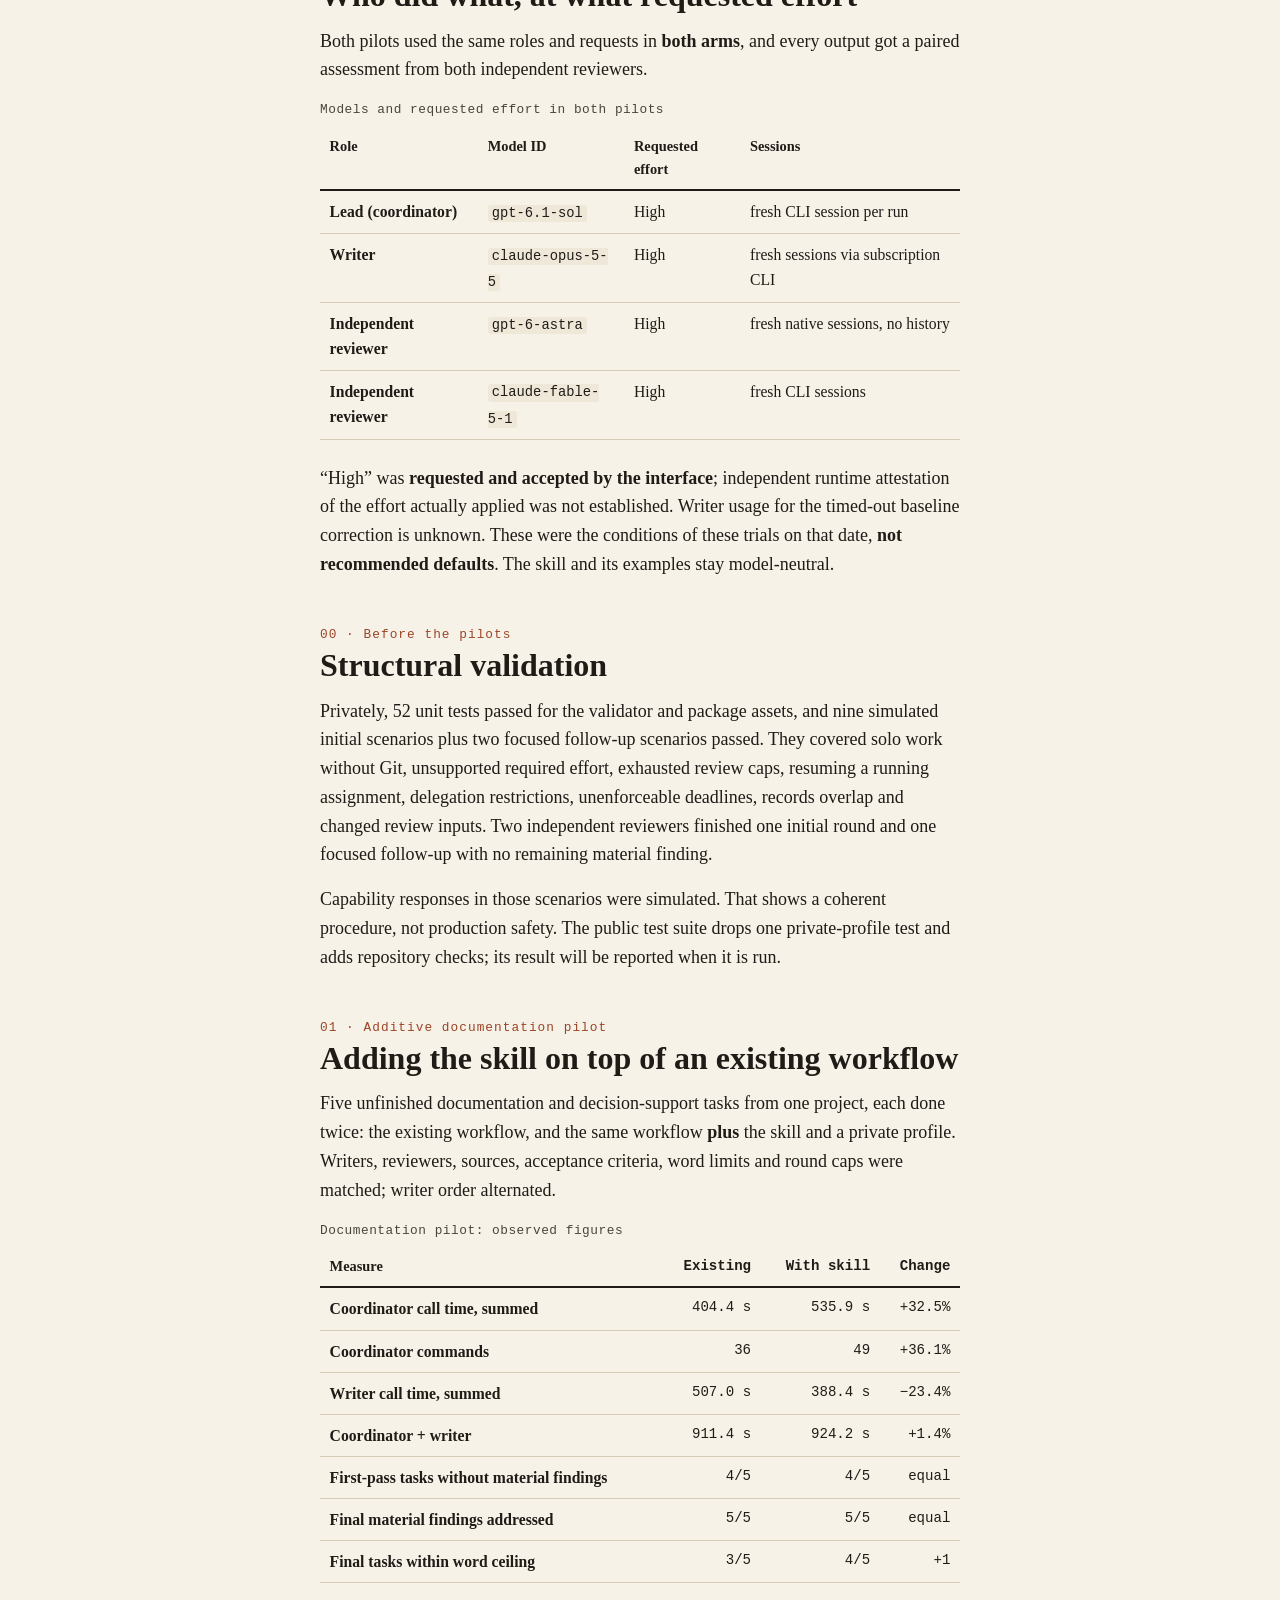
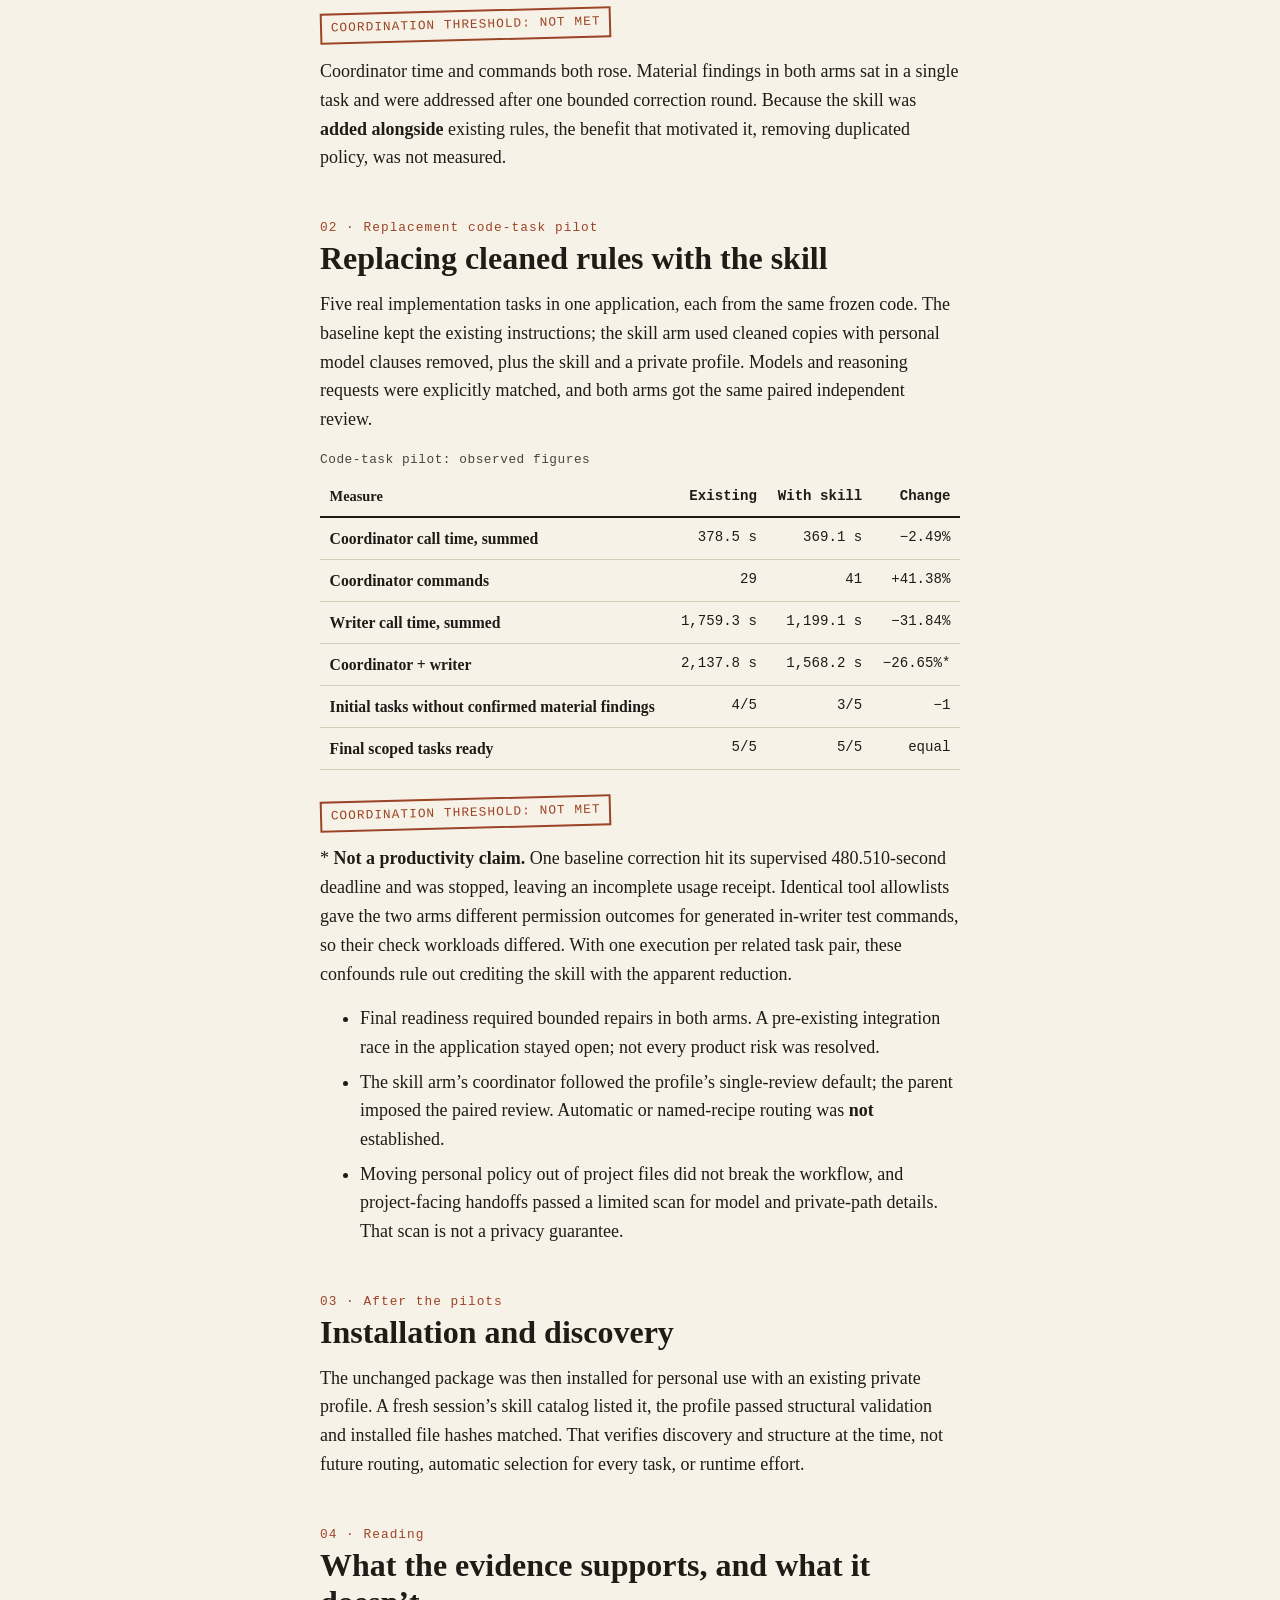
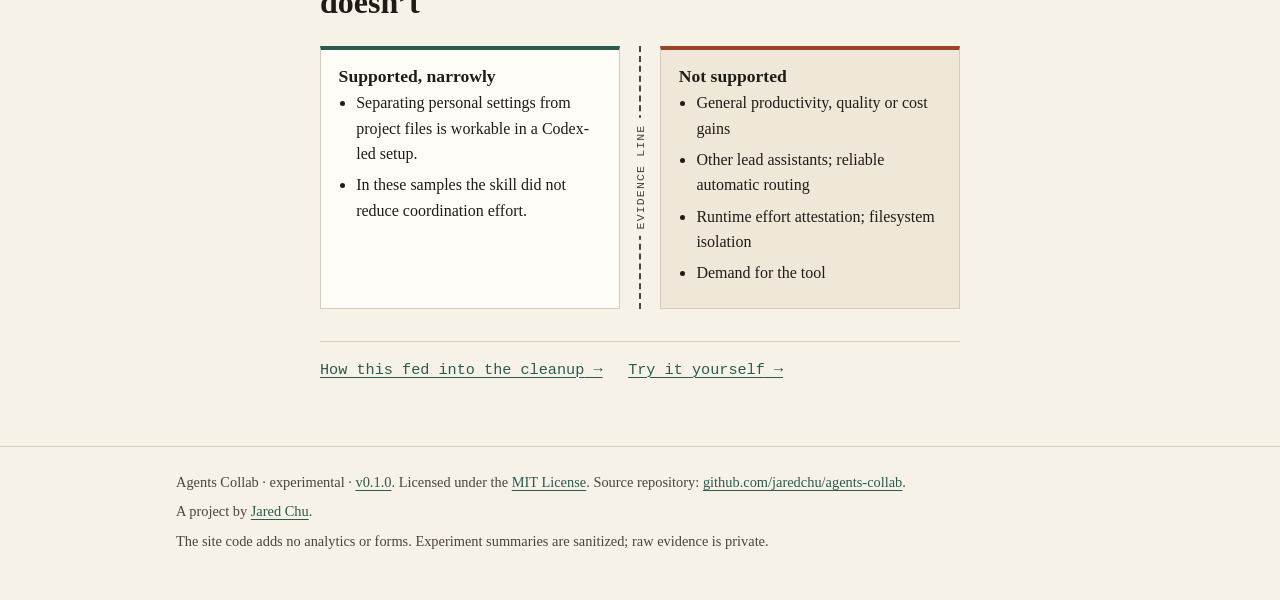
==== commit c2f94729: "Update documentation for the v0.1.0 release" ====
--- a/website/experiments/index.html
+++ b/website/experiments/index.html
@@ -227,7 +227,7 @@
 
   <footer class="site-footer">
     <div class="inner">
-      <p>Agents Collab · experimental and pre-release. Licensed under the <a href="https://github.com/jaredchu/agents-collab/blob/main/LICENSE">MIT License</a>. Source repository: <a href="https://github.com/jaredchu/agents-collab">github.com/jaredchu/agents-collab</a>.</p>
+      <p>Agents Collab · experimental · <a href="https://github.com/jaredchu/agents-collab/releases/tag/v0.1.0">v0.1.0</a>. Licensed under the <a href="https://github.com/jaredchu/agents-collab/blob/main/LICENSE">MIT License</a>. Source repository: <a href="https://github.com/jaredchu/agents-collab">github.com/jaredchu/agents-collab</a>.</p>
       <p>A project by <a href="https://cv.jaredchu.com/">Jared Chu</a>.</p>
       <p>The site code adds no analytics or forms. Experiment summaries are sanitized; raw evidence is private.</p>
     </div>
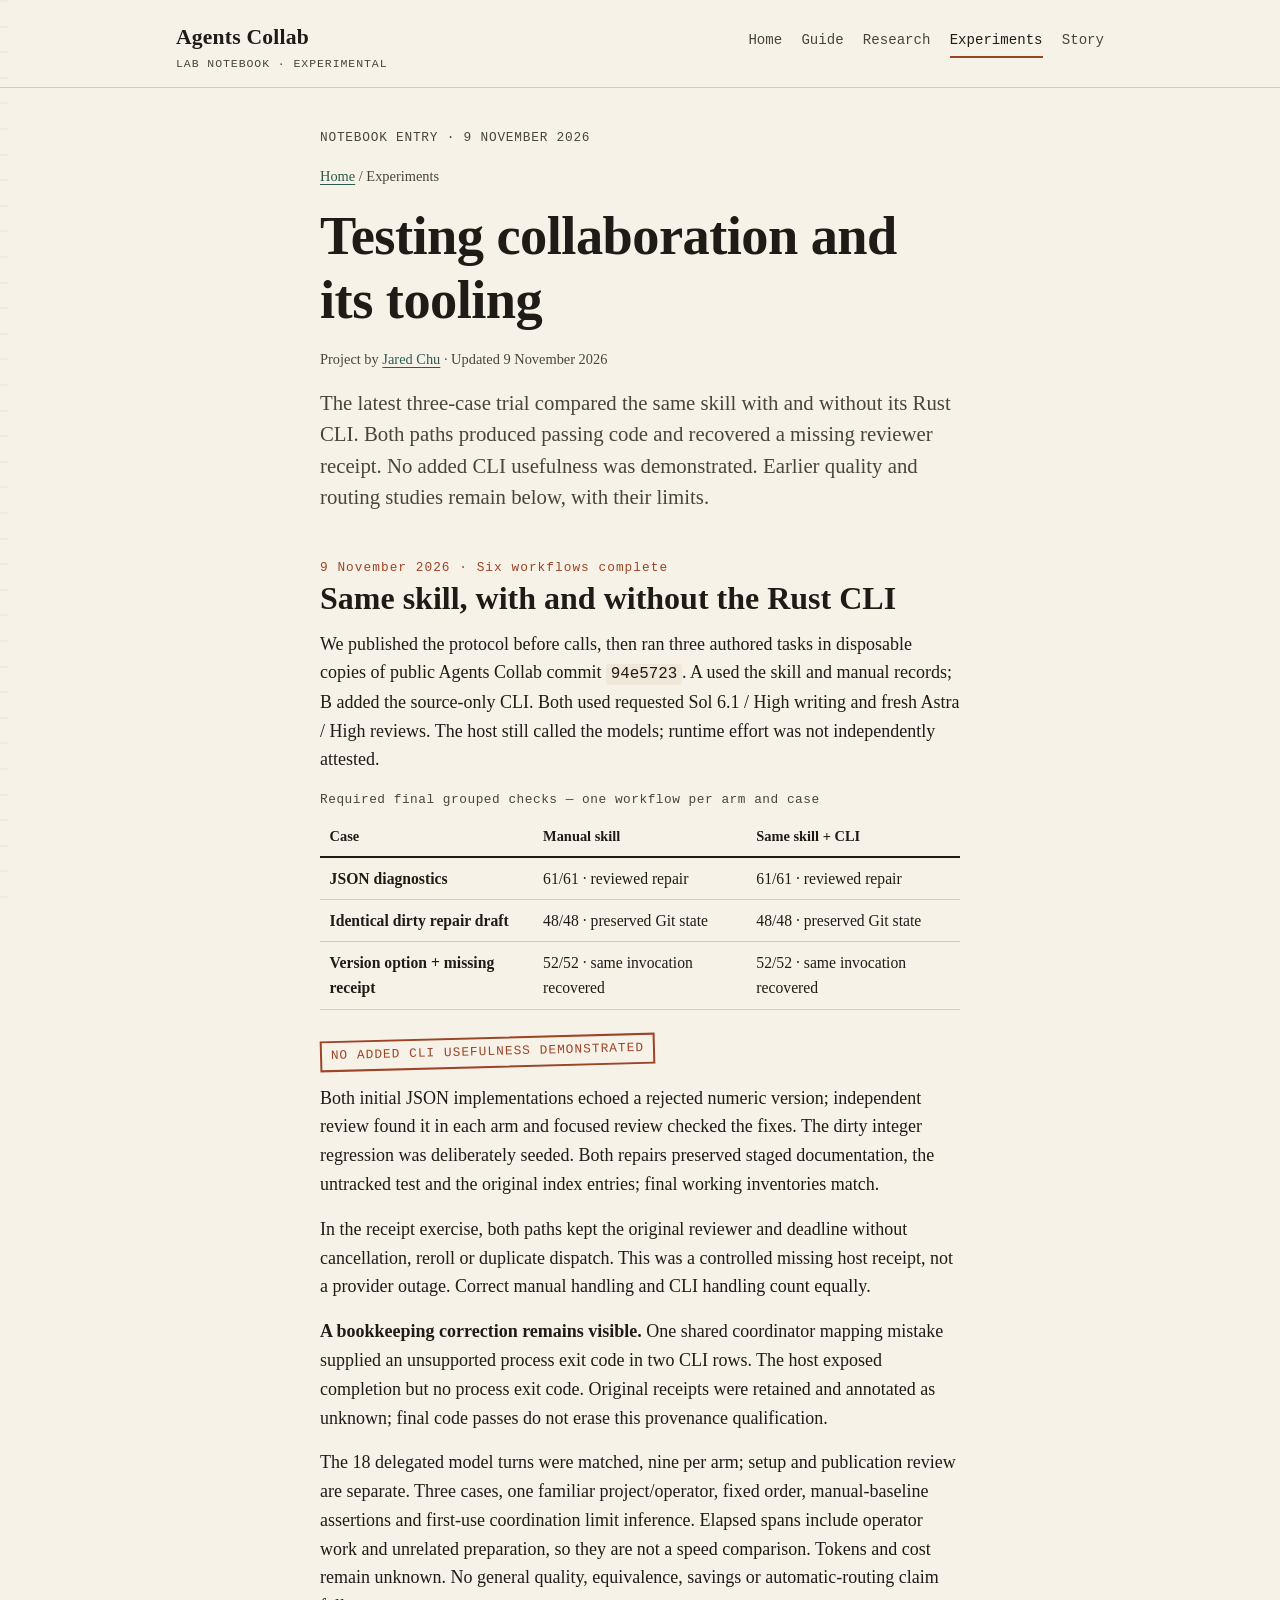
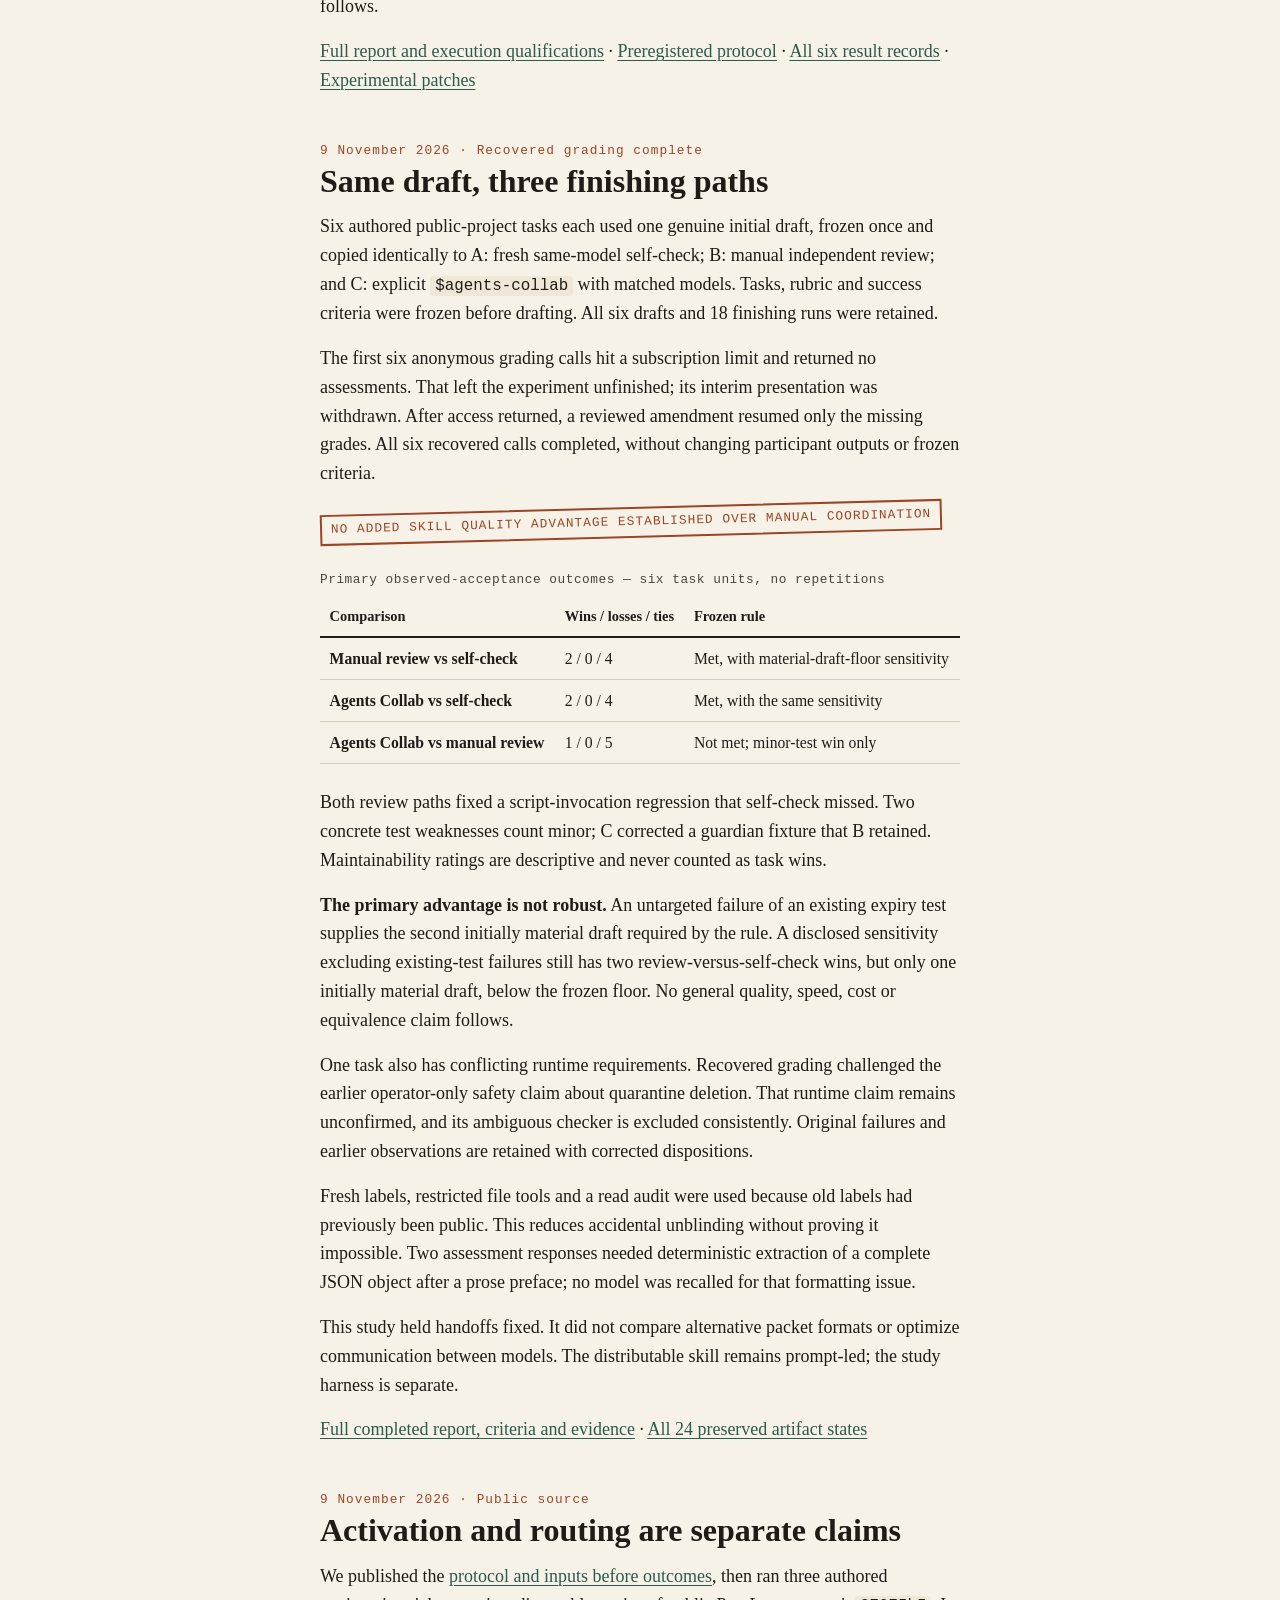
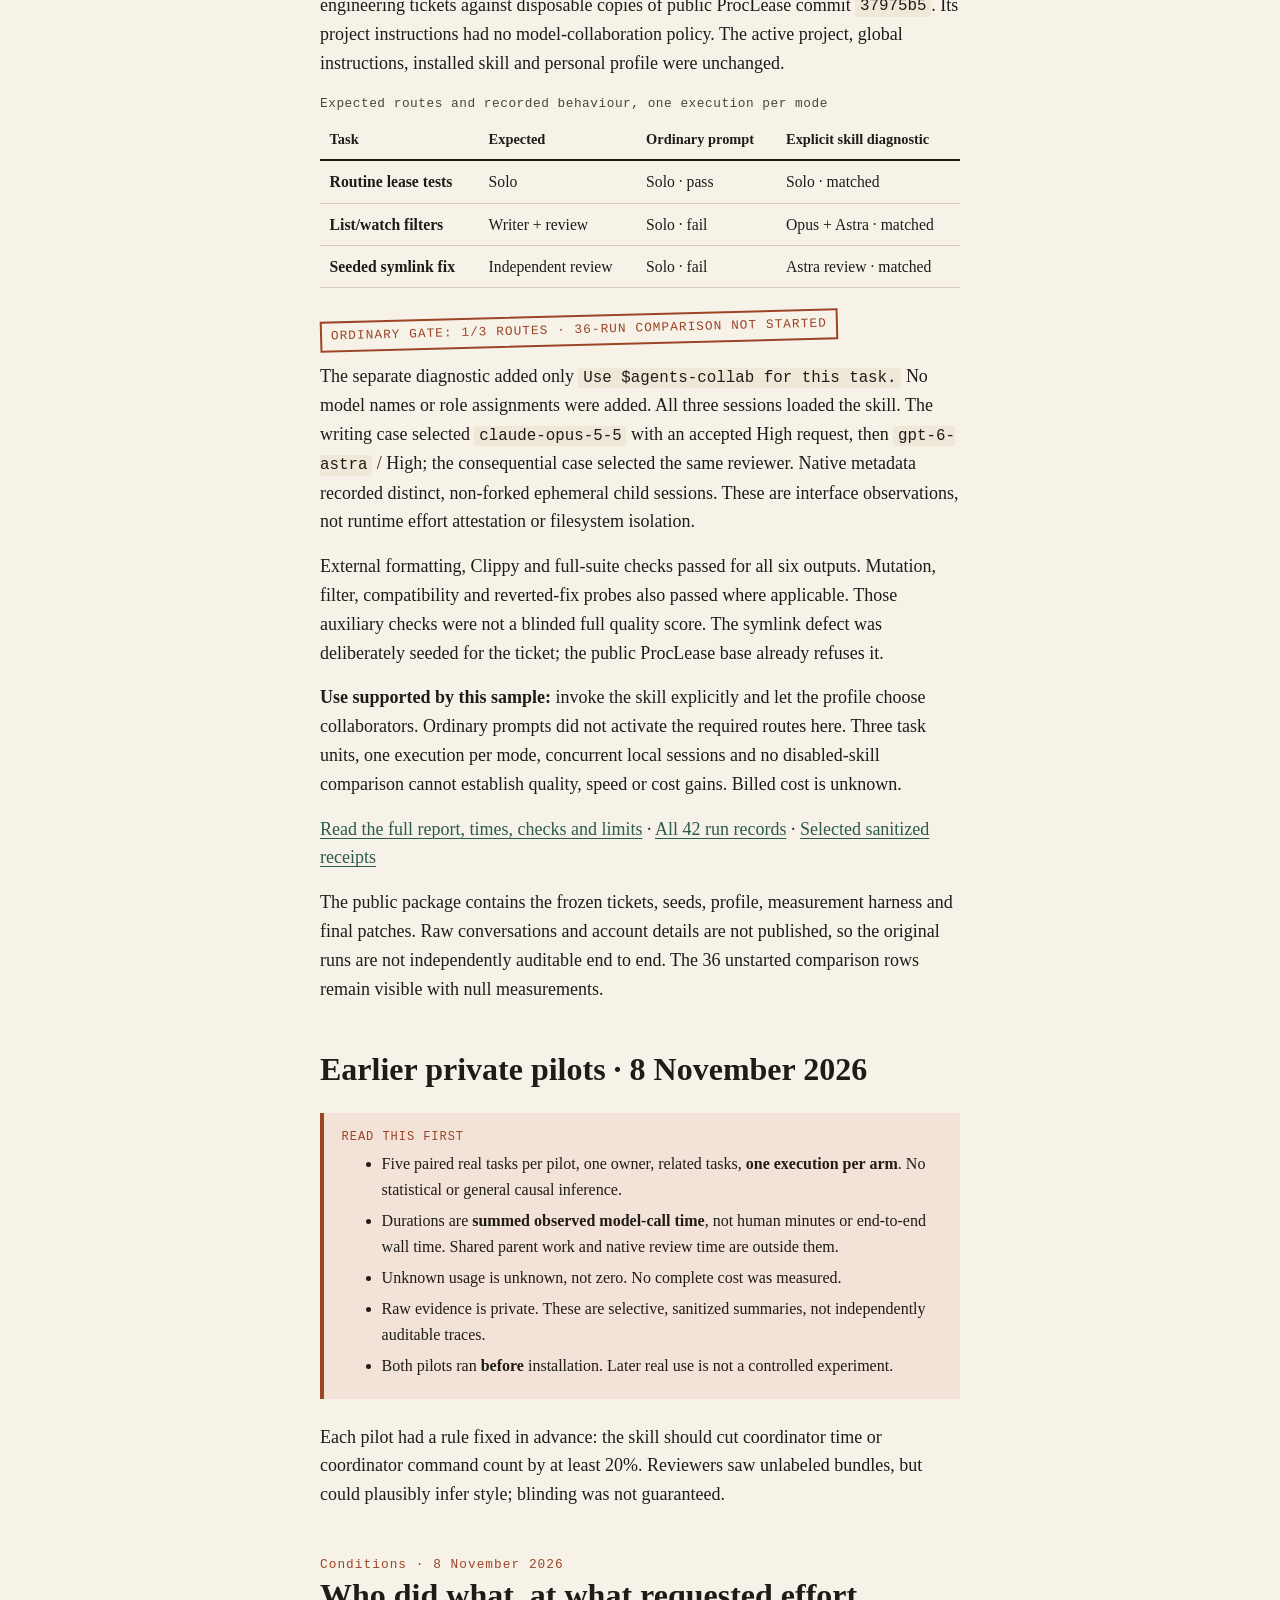
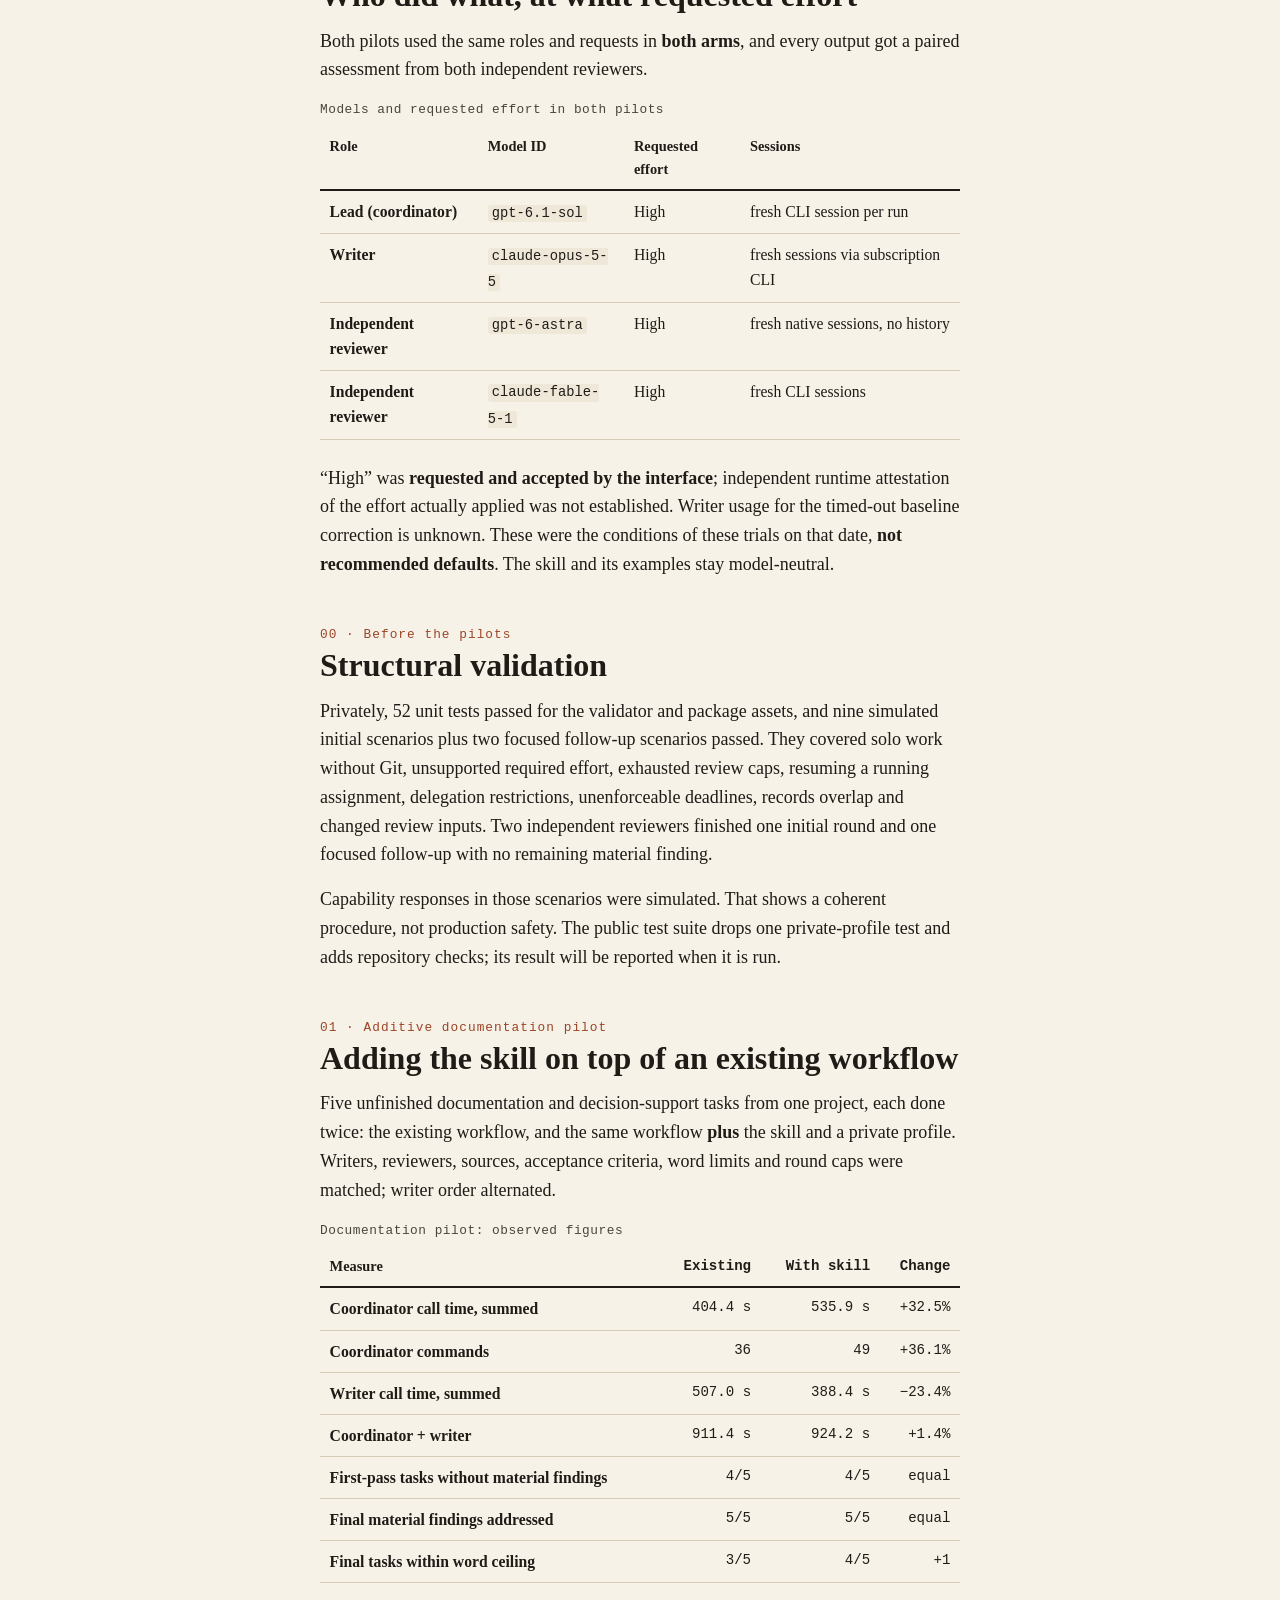
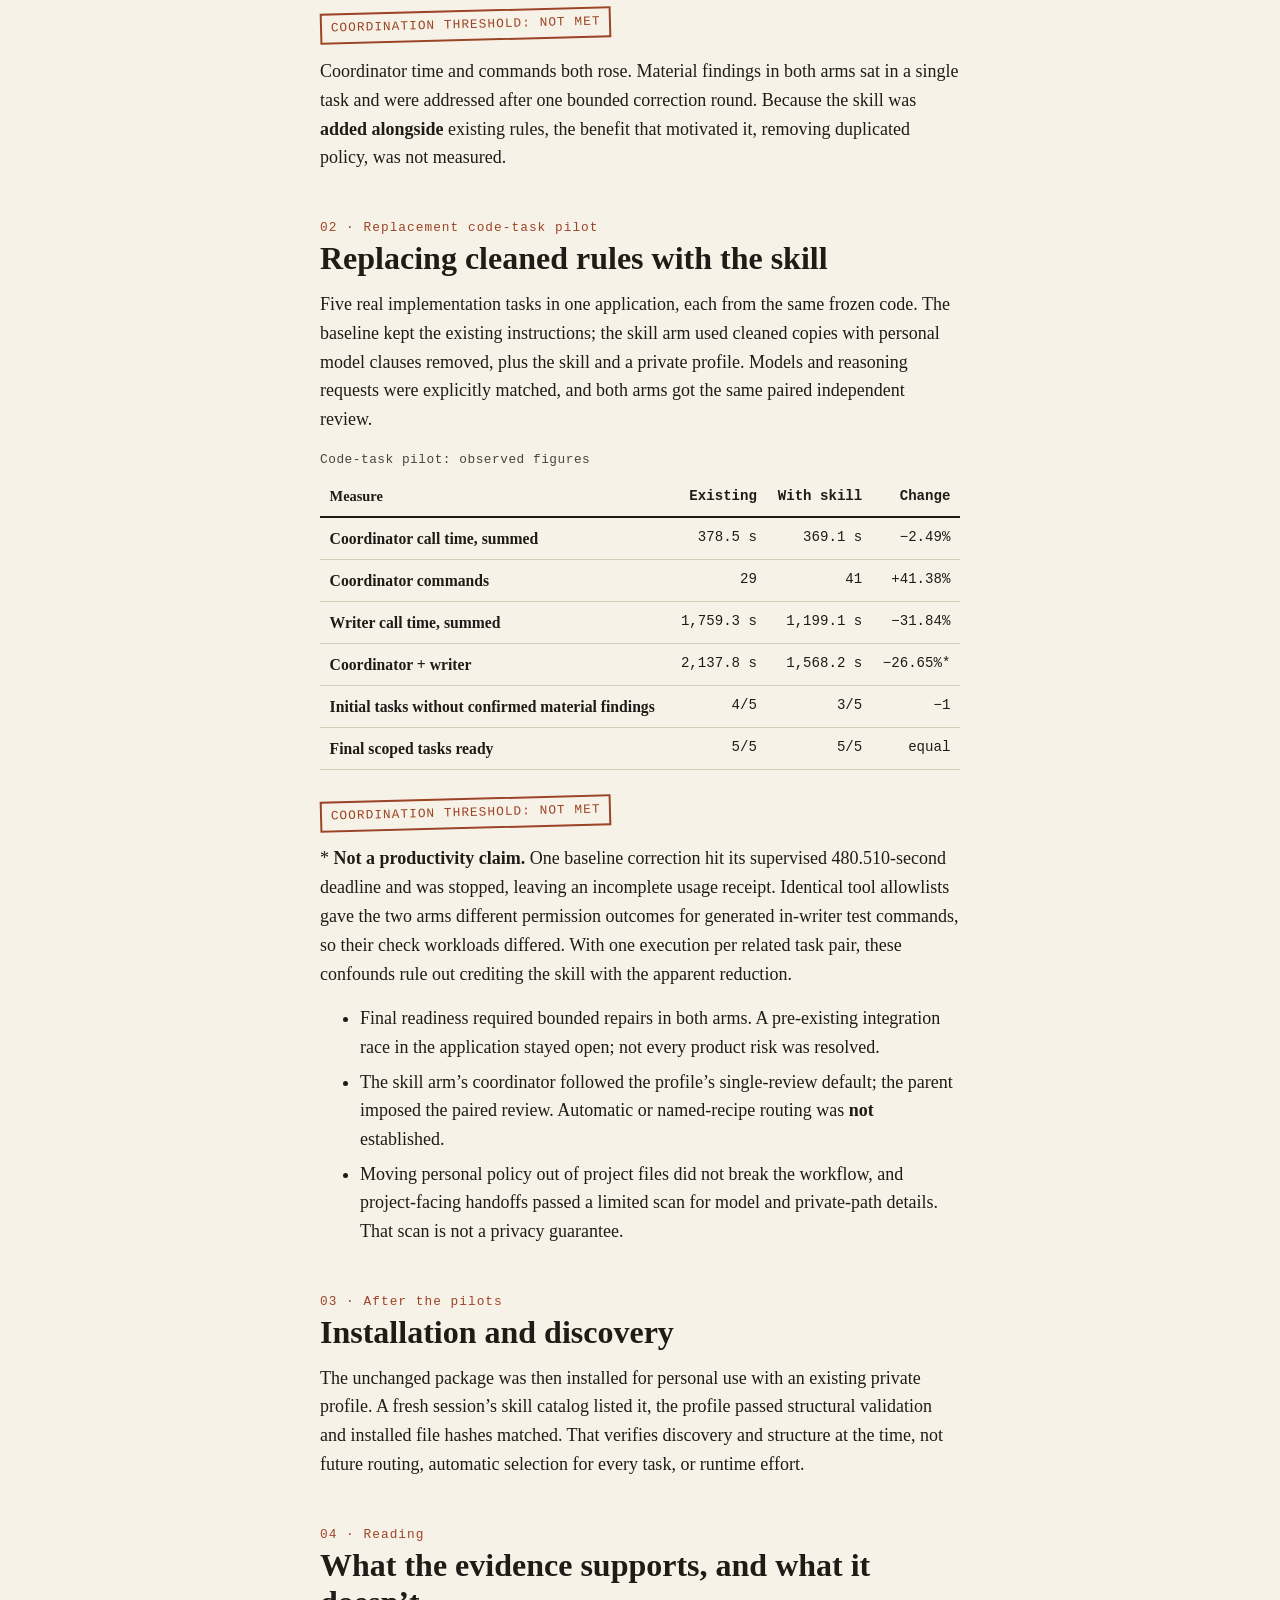
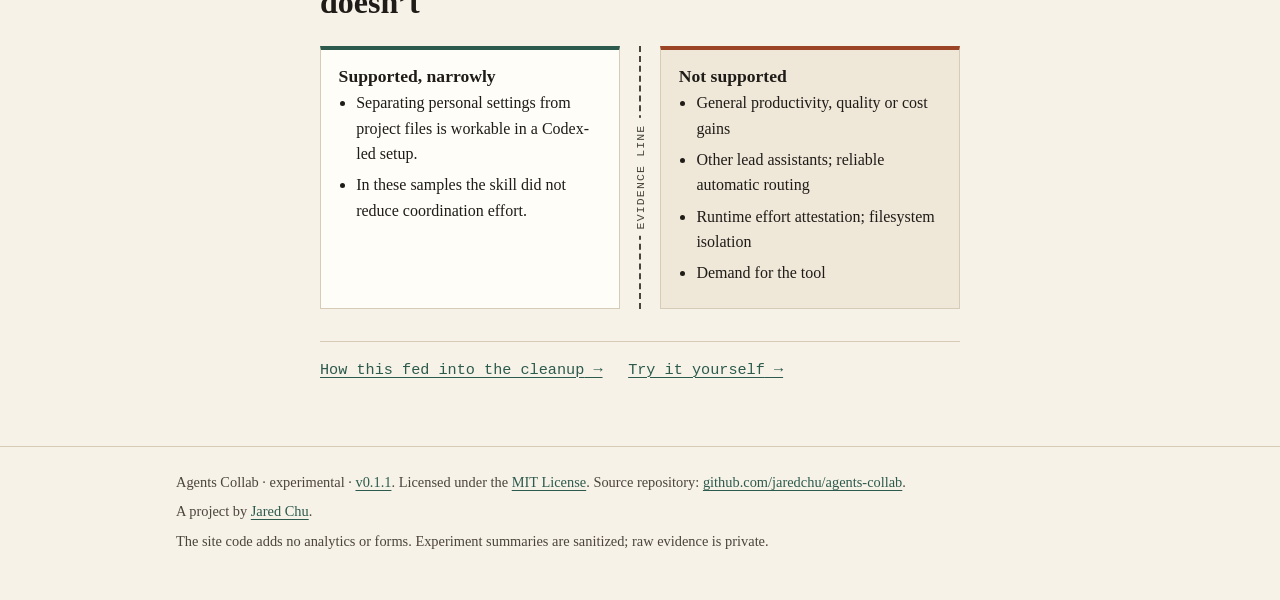
==== commit d9bc90cb: "Update Agents Collab install pins to v0.1.1 Link the public site and installation docs to the verifi" ====
--- a/website/experiments/index.html
+++ b/website/experiments/index.html
@@ -227,7 +227,7 @@
 
   <footer class="site-footer">
     <div class="inner">
-      <p>Agents Collab · experimental · <a href="https://github.com/jaredchu/agents-collab/releases/tag/v0.1.0">v0.1.0</a>. Licensed under the <a href="https://github.com/jaredchu/agents-collab/blob/main/LICENSE">MIT License</a>. Source repository: <a href="https://github.com/jaredchu/agents-collab">github.com/jaredchu/agents-collab</a>.</p>
+      <p>Agents Collab · experimental · <a href="https://github.com/jaredchu/agents-collab/releases/tag/v0.1.1">v0.1.1</a>. Licensed under the <a href="https://github.com/jaredchu/agents-collab/blob/main/LICENSE">MIT License</a>. Source repository: <a href="https://github.com/jaredchu/agents-collab">github.com/jaredchu/agents-collab</a>.</p>
       <p>A project by <a href="https://cv.jaredchu.com/">Jared Chu</a>.</p>
       <p>The site code adds no analytics or forms. Experiment summaries are sanitized; raw evidence is private.</p>
     </div>
